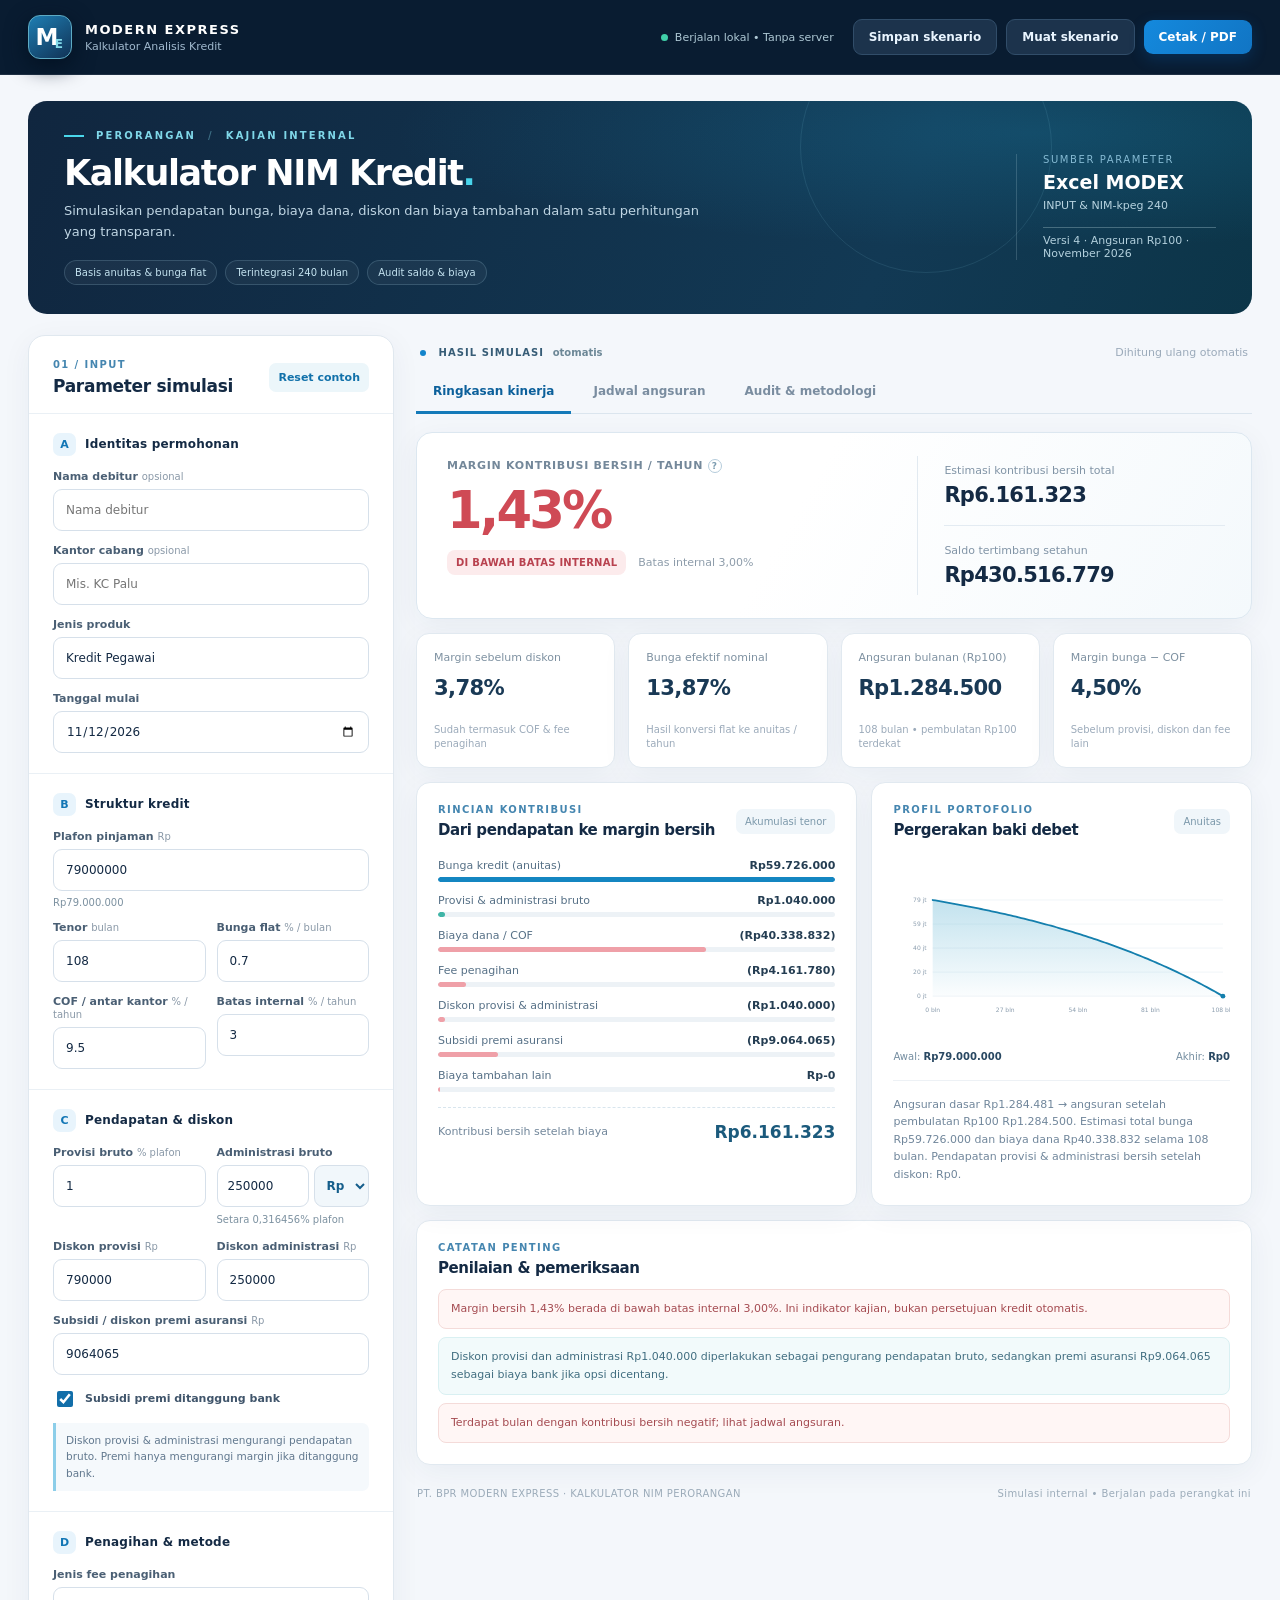
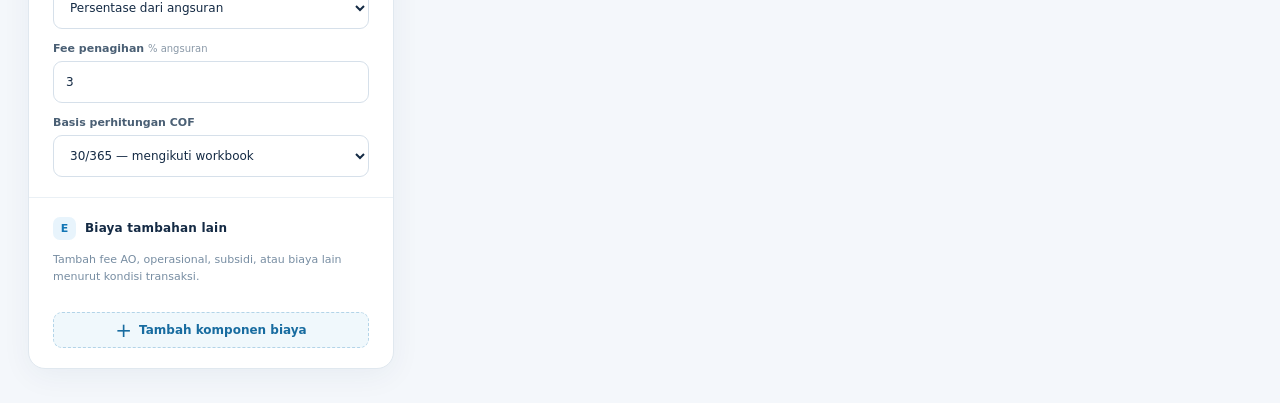
==== kalkulator-nim/index.html @ c5d316b3 "Publikasikan Kalkulator NIM MODEX V5 sebagai aplikasi web terpisah" ====
<!doctype html>
<html lang="id">
<head>
  <meta charset="utf-8">
  <meta name="viewport" content="width=device-width, initial-scale=1">
  <meta name="theme-color" content="#0a1c31">
  <meta name="description" content="Kalkulator estimasi NIM dan margin kontribusi kredit perorangan PT. BPR Modern Express — offline dan responsif.">
  <title>Kalkulator NIM Perorangan V5 | Modern Express</title>
  <style>
:root{--navy:#0c1d33;--ink:#142a44;--blue:#117ad1;--cyan:#12b7d9;--pale:#edf5fb;--bg:#f4f7fb;--line:#dce5ee;--muted:#708197;--soft:#91a1b1;--red:#cf4a55;--green:#158a73;--shadow:0 7px 30px rgba(15,47,83,.055);font-synthesis:none}
*{box-sizing:border-box}html{scroll-behavior:smooth}body{margin:0;font-family:Inter,ui-sans-serif,system-ui,-apple-system,"Segoe UI",Roboto,Arial,sans-serif;background:var(--bg);color:var(--ink);font-size:14px;-webkit-font-smoothing:antialiased}
button,input,select{font:inherit}button{cursor:pointer}button:focus-visible,input:focus-visible,select:focus-visible{outline:3px solid #7dc7ef;outline-offset:2px}input,select{width:100%;border:1px solid #d6e0ea;border-radius:9px;background:white;color:#142a44;padding:11px 12px;min-height:42px;transition:border-color .15s,box-shadow .15s}input:focus,select:focus{outline:0;border-color:#268dd6;box-shadow:0 0 0 3px rgba(17,122,209,.11)}input[type=checkbox]{width:16px;min-height:16px;height:16px;accent-color:#126ea9;flex-shrink:0}input[type=number]{font-variant-numeric:tabular-nums;appearance:textfield;-moz-appearance:textfield}
/* Hilangkan tombol panah/spinner bawaan pada seluruh kolom angka. */
input[type=number]::-webkit-outer-spin-button,input[type=number]::-webkit-inner-spin-button{-webkit-appearance:none;margin:0}
.administration-controls{display:grid;grid-template-columns:minmax(0,1fr) 55px;gap:5px;min-width:0}
.administration-controls>input{min-width:0;padding-left:10px;padding-right:8px}
.administration-controls>select{min-width:0;padding:10px 6px;background:#f1f7fb;color:#155e8b;font-weight:800;text-align:center;cursor:pointer}
.administration-controls:focus-within>select{border-color:#78b8df}
#administrationHint{display:block;line-height:1.35;min-height:14px;white-space:normal}select{appearance:auto}button{border:0}button:disabled{opacity:.6;cursor:not-allowed}
.topbar{height:75px;display:flex;align-items:center;justify-content:space-between;gap:16px;padding:0 max(28px,calc((100vw - 1550px)/2));background:#091c31;color:white;border-bottom:1px solid rgba(255,255,255,.09)}.brand{display:flex;align-items:center;gap:13px}.brandmark{width:44px;height:44px;display:grid;place-items:center;position:relative;border:1px solid #5dabc4;border-radius:12px;background:linear-gradient(145deg,#1e7eb3,#113255);color:white;box-shadow:0 7px 21px #031223}.brandmark span{font-weight:900;font-size:23px;transform:translateX(-3px)}.brandmark small{position:absolute;font-weight:900;right:8px;bottom:7px;font-size:12px;color:#83dbea}.brand-copy{display:flex;flex-direction:column;gap:3px}.brand-copy strong{font-weight:780;font-size:13px;letter-spacing:1.5px}.brand-copy span{font-size:11px;color:#a2bacf}.top-actions{display:flex;gap:9px;align-items:center}.offline{font-size:11px;color:#aec8d4;margin-right:10px;white-space:nowrap}.offline-dot{display:inline-block;width:7px;height:7px;border-radius:50%;background:#40d0a9;margin-right:7px}.button{display:inline-flex;align-items:center;justify-content:center;gap:7px;border-radius:9px;padding:10px 15px;font-size:12px;font-weight:730;text-decoration:none;white-space:nowrap;transition:transform .15s,background .15s}.button:hover{transform:translateY(-1px)}.button-muted{background:#1c334c;color:#e9f5ff;border:1px solid #314d69}.button-muted:hover{background:#254562}.button-primary{background:linear-gradient(125deg,#1489dd,#1175c4);color:white;box-shadow:0 5px 15px rgba(0,114,218,.22)}.button-secondary{background:#eef5fc;color:#175782;border:1px solid #d6e8f3}.button-secondary:hover{background:#dfeefa}.file-label{cursor:pointer}.shell{max-width:1606px;margin:0 auto;padding:26px 28px 34px}
.intro{min-height:182px;background:radial-gradient(ellipse at 82% 15%,rgba(30,150,195,.22),transparent 45%),linear-gradient(112deg,#10263f,#123954 70%,#0c3548);color:white;border-radius:19px;padding:29px 36px;display:flex;justify-content:space-between;align-items:center;gap:30px;position:relative;overflow:hidden}.intro:after{content:"";position:absolute;right:200px;top:-80px;width:250px;height:250px;border:1px solid rgba(152,230,255,.10);border-radius:50%;pointer-events:none}.intro-copy{z-index:1}.eyebrow{color:#7fd7e8;font-size:10px;letter-spacing:2.15px;font-weight:760;display:flex;align-items:center;gap:12px}.eyebrow-line{height:2px;width:20px;background:#4ad7eb}.eyebrow-sep{opacity:.4}.intro h1{margin:12px 0 8px;font-size:clamp(24px,2.8vw,35px);font-weight:790;letter-spacing:-1.4px}.title-dot{color:#48d4eb}.intro p{margin:0;color:#c0d6e4;max-width:660px;line-height:1.6;font-size:13px}.chips{display:flex;gap:8px;flex-wrap:wrap;margin-top:17px}.chips span{font-size:10px;color:#c4e3f0;border:1px solid rgba(164,211,229,.2);padding:6px 10px;border-radius:30px;background:rgba(255,255,255,.045)}.intro-stamp{z-index:1;width:200px;flex-shrink:0;border-left:1px solid rgba(225,248,255,.17);padding-left:26px;display:flex;flex-direction:column;gap:6px}.stamp-label{font-size:10px;letter-spacing:1.6px;color:#85bad3}.intro-stamp strong{font-size:19px}.intro-stamp>span:nth-child(3){font-size:11px;color:#b7d3e0}.stamp-line{height:1px;background:#466d7f;margin-top:9px}.intro-stamp small{font-size:11px;color:#b3d0dd}
.workspace{display:grid;grid-template-columns:minmax(310px,366px) minmax(0,1fr);align-items:start;gap:22px;margin-top:21px}.sidebar{background:white;border:1px solid #e0e8ef;border-radius:17px;box-shadow:var(--shadow);overflow:hidden}.side-heading{display:flex;align-items:center;justify-content:space-between;padding:23px 24px 17px}.side-heading p,.panel-head p{margin:0 0 6px;font-size:10px;letter-spacing:1.4px;font-weight:770;color:#4586b0}.side-heading h2{margin:0;font-size:17px;letter-spacing:-.3px}.text-button{font-size:11px;font-weight:750;color:#1171aa;background:#ecf6fa;padding:8px 9px;border-radius:7px}.input-section{border-top:1px solid #eaf0f5;padding:19px 24px 20px}.section-heading{display:flex;align-items:center;gap:9px;margin-bottom:14px}.section-num{width:23px;height:23px;border-radius:7px;display:grid;place-items:center;background:#e8f4fc;color:#1276b5;font-size:11px;font-weight:770}.section-heading h3{font-size:12px;letter-spacing:.2px;margin:0}.fields{display:flex;flex-direction:column;gap:13px}.field{display:flex;flex-direction:column;gap:6px;min-width:0}.field>span{color:#4a5f74;font-size:11px;font-weight:730}.field>span em{font-weight:500;color:#8998a7;font-size:10px;font-style:normal}.field input,.field select{font-size:12px}.two-fields{display:grid;grid-template-columns:1fr 1fr;gap:11px}.input-hint{color:#7c91a0;font-size:10px;min-height:10px}.checkrow{display:flex;align-items:center;gap:9px;font-size:11px;font-weight:670;color:#40556b}.help-note{border-left:3px solid #8ccee9;color:#61788e;background:#f5f9fc;border-radius:0 7px 7px 0;padding:9px 10px;font-size:10.5px;line-height:1.6}.section-caption{color:#778da2;font-size:11px;line-height:1.55;margin:-3px 0 14px}.extra-list{display:flex;flex-direction:column;gap:11px}.extra-item{border:1px solid #dfebf3;background:#f7fafc;border-radius:10px;padding:12px}.extra-item-head{display:flex;justify-content:space-between;align-items:center;gap:5px;margin-bottom:9px}.extra-item-head label{display:flex;gap:7px;align-items:center;font-size:11px;font-weight:750;color:#405f76}.remove-cost{color:#af3945;background:transparent;padding:5px 7px;border-radius:6px;font-size:11px}.remove-cost:hover{background:#fceced}.extra-fields{display:grid;grid-template-columns:1fr 1fr;gap:8px}.extra-fields .field:first-child{grid-column:1 / -1}.extra-fields input,.extra-fields select{padding:8px 9px;min-height:36px}.button-add{margin-top:13px;width:100%;border:1px dashed #b3d4e8;color:#186ca0;background:#f0f8fc}.add-icon{font-size:20px;line-height:12px;font-weight:400}
.results{min-width:0}.results-bar{display:flex;justify-content:space-between;align-items:center;padding:11px 4px 13px;font-size:10px;letter-spacing:1.05px;font-weight:800;color:#365c76}.results-bar strong{font-weight:550;letter-spacing:0;color:#6c8796;margin-left:4px}.blue-signal{display:inline-block;background:#1284cb;width:6px;height:6px;border-radius:50%;margin-right:8px}.small-muted{font-size:11px;color:#9baaba;font-weight:500;letter-spacing:0}.nav-tabs{display:flex;gap:5px;border-bottom:1px solid #dbe5ee;margin-bottom:18px}.tab{background:transparent;padding:12px 17px 13px;color:#7a8da0;border-bottom:3px solid transparent;margin-bottom:-1px;font-size:12px;font-weight:760}.tab.active{color:#0c609b;border-color:#147ab9}.tab:hover{color:#0b76ae}.tab-panel[hidden]{display:none!important}.kpi-hero{border:1px solid #dce7f0;border-radius:16px;background:linear-gradient(120deg,#fff 45%,#f4f9fc);box-shadow:var(--shadow);display:grid;grid-template-columns:1.5fr 1fr;overflow:hidden;min-height:187px}.kpi-main{padding:26px 30px}.kpi-eyebrow{color:#74889a;font-size:11px;font-weight:790;letter-spacing:.7px}.help-pop{display:inline-grid;place-items:center;border-radius:50%;width:14px;height:14px;color:#7c9cb0;border:1px solid #b5ccdb;font-weight:600;font-size:9px;cursor:help}.hero-value{font-size:clamp(40px,4vw,58px);font-weight:825;letter-spacing:-2.8px;color:#146896;margin:7px 0 10px;font-variant-numeric:tabular-nums}.hero-value.bad{color:var(--red)}.hero-value.good{color:var(--green)}.kpi-foot{display:flex;gap:12px;align-items:center;flex-wrap:wrap;color:#8d9caa;font-size:11px}.status-pill{display:inline-flex;align-items:center;border-radius:8px;background:#edf3fa;color:#537692;padding:7px 9px;font-size:10px;font-weight:820;letter-spacing:.25px}.status-pill.good{background:#e4f6f0;color:#137966}.status-pill.bad{background:#fcebec;color:#b8424f}.kpi-side{border-left:1px solid #e2eaf1;margin:23px 0;padding:8px 26px;display:flex;flex-direction:column;justify-content:center;gap:18px}.side-metric{display:flex;flex-direction:column;gap:6px}.side-metric span{font-size:11px;color:#8194a6}.side-metric strong{font-size:21px;font-weight:800;letter-spacing:-.7px;font-variant-numeric:tabular-nums}.side-divider{height:1px;background:#e3ebf2}.metric-grid{display:grid;grid-template-columns:repeat(4,minmax(0,1fr));gap:13px;margin:14px 0}.metric-card{border-radius:13px;background:white;border:1px solid #e1e9f0;box-shadow:var(--shadow);padding:17px 17px 16px;min-height:135px;display:flex;flex-direction:column;gap:11px}.metric-card span{font-size:11px;color:#7e91a1}.metric-card strong{font-size:clamp(16px,1.65vw,24px);color:#193955;font-weight:800;white-space:nowrap;letter-spacing:-.65px;font-variant-numeric:tabular-nums}.metric-card small{color:#9baaba;font-size:10px;line-height:1.4;margin-top:auto}.two-panels{display:grid;grid-template-columns:1.16fr 1fr;gap:14px}.panel{background:white;border:1px solid #e1e9f0;border-radius:14px;box-shadow:var(--shadow);padding:21px;min-width:0}.panel-head{display:flex;align-items:center;justify-content:space-between;gap:10px;margin-bottom:20px}.panel-head h3{margin:0;font-size:15px;letter-spacing:-.4px}.panel-tag{font-size:10px;color:#7b98aa;background:#f0f6fa;padding:7px 9px;border-radius:7px}.breakdown{display:flex;flex-direction:column;gap:12px}.bar-item{display:flex;flex-direction:column;gap:5px}.bar-label{display:flex;justify-content:space-between;gap:9px;font-size:11px;color:#567086}.bar-label strong{color:#243d52;white-space:nowrap;font-size:11px}.bar-track{height:5px;background:#edf2f6;border-radius:40px;overflow:hidden}.bar-fill{height:100%;border-radius:40px;background:#1486c1;min-width:2px}.bar-fill.cost{background:#efa0a8}.bar-fill.fee{background:#40b5a7}.breakdown-total{border-top:1px dashed #d8e5ee;margin-top:15px;padding-top:14px;display:flex;align-items:center;justify-content:space-between;gap:12px;font-size:11px;color:#71869a}.breakdown-total strong{font-size:17px;color:#1b5a7c;white-space:nowrap}.balance-chart{min-height:192px;display:flex;align-items:center}.balance-chart svg{display:block;width:100%;height:auto;max-height:220px}.chart-footer{display:flex;justify-content:space-between;gap:10px;font-size:10px;color:#748da0}.chart-footer b{color:#294862}.mini-insight{border-top:1px solid #edf1f5;margin-top:18px;padding-top:15px;color:#70869b;font-size:11px;line-height:1.6}.insight-panel{margin-top:14px}.insight-panel .panel-head{margin-bottom:12px}.warnings{display:flex;gap:8px;flex-direction:column}.warning{border-radius:8px;background:#f5f9fc;border:1px solid #e5edf5;padding:10px 12px;color:#60778a;line-height:1.65;font-size:11px}.warning.urgent{background:#fff6f5;color:#a54b51;border-color:#f4dbd9}.warning.info{background:#f2fafb;color:#416e80;border-color:#d9f0f2}.footer{display:flex;justify-content:space-between;gap:20px;color:#9babb9;font-size:10px;letter-spacing:.4px;padding:23px 1px}.errorbox{border-radius:12px;background:#fff0ef;border:1px solid #eccac9;color:#ae3f47;padding:14px;margin-top:17px;font-weight:700}
.panel-head-action{align-items:center;flex-wrap:wrap}.inline-buttons{display:flex;align-items:center;gap:8px;flex-wrap:wrap}.year-select{display:flex;align-items:center;gap:8px;font-size:11px;color:#688197}.year-select select{min-height:35px;padding:7px 10px;width:auto;font-size:11px}.schedule-intro{display:flex;justify-content:space-between;gap:10px;font-size:11px;color:#8497a7;margin-bottom:10px}.table-scroller{overflow:auto;max-height:640px;border-radius:8px;border:1px solid #e5edf3}.data-table{border-collapse:collapse;width:100%;white-space:nowrap;font-size:11px;font-variant-numeric:tabular-nums}.data-table thead th{position:sticky;top:0;background:#163956;color:#e9f9ff;text-align:left;padding:12px 11px;z-index:1;font-weight:730}.data-table th.num,.data-table td.num{text-align:right}.data-table td{padding:11px;border-bottom:1px solid #edf2f6;color:#4b657b}.data-table tr:nth-child(even) td{background:#f7fafc}.data-table tfoot td{font-weight:800;background:#e9f2f9!important;color:#204b68;padding:13px 11px}.data-table td.negative{color:#c74d56;font-weight:700}.data-table td.positive{color:#167c70}.audit-grid{display:grid;grid-template-columns:1fr 1.25fr;gap:14px}.audit-label{font-size:10px;border-radius:7px;background:#edf7f4;color:#208570;padding:8px}.audit-label.failed{background:#fceaea;color:#b7474f}.audit-checks{display:flex;flex-direction:column;gap:0}.audit-row{padding:12px 0;border-bottom:1px solid #eaf0f4;display:flex;align-items:center;justify-content:space-between;gap:12px;font-size:11px}.audit-row:last-child{border:0}.audit-row span{color:#5d7185}.audit-row strong{color:#17826f;white-space:nowrap}.audit-row strong.failed{color:#c14a55}.audit-rerun{margin-top:20px}.method-list>div{padding:0 0 13px;margin-bottom:12px;border-bottom:1px solid #eaf0f4}.method-list>div:last-child{border:0;margin:0;padding:0}.method-list strong{font-size:11px;color:#28445c}.method-list p{font-size:11px;line-height:1.7;color:#688094;margin:6px 0 0}.method-note{margin-top:14px;background:#eef5f9;border:1px solid #dbe9f0;color:#667c90;font-size:11px;line-height:1.75;border-radius:12px;padding:17px 18px}.method-note strong{color:#375772}.toast{position:fixed;bottom:20px;right:20px;background:#12354b;color:white;border-radius:10px;padding:13px 17px;box-shadow:0 10px 30px #09182733;pointer-events:none;opacity:0;transform:translateY(12px);transition:all .2s;z-index:30;font-size:12px}.toast.show{opacity:1;transform:translateY(0)}.print-area{display:none}
@media(max-width:1220px){.workspace{grid-template-columns:330px minmax(0,1fr)}.metric-grid{grid-template-columns:repeat(2,1fr)}.two-panels{grid-template-columns:1fr}.audit-grid{grid-template-columns:1fr}.hero-value{font-size:49px}}
@media(max-width:850px){.topbar{height:auto;min-height:68px;padding:12px 19px;flex-wrap:wrap}.top-actions{width:100%;overflow-x:auto;padding-bottom:2px}.offline{margin-right:auto}.shell{padding:16px}.workspace{grid-template-columns:1fr}.intro{padding:24px;min-height:auto}.intro-stamp{display:none}.sidebar{display:grid;grid-template-columns:repeat(2,minmax(0,1fr))}.side-heading{grid-column:1/-1}.input-section:nth-of-type(odd){border-left:1px solid #eaf0f5}.extra-section{grid-column:1/-1}.results{min-width:0}.results-bar{padding-top:4px}}
@media(max-width:560px){.shell{padding:12px}.topbar{padding:12px}.brand-copy strong{font-size:11px}.button{padding:9px 11px;font-size:11px}.intro{border-radius:13px}.intro h1{font-size:26px}.chips{gap:6px}.chips span{font-size:9px}.sidebar{display:block}.input-section{border-left:0!important;padding:18px}.side-heading{padding:19px 18px}.results-bar{margin-top:6px}.small-muted{display:none}.nav-tabs{overflow:auto;white-space:nowrap}.tab{padding:12px;font-size:11px}.kpi-hero{grid-template-columns:1fr}.kpi-main{padding:22px}.kpi-side{border-left:0;border-top:1px solid #e7eef5;display:grid;grid-template-columns:1fr 1fr;gap:10px;margin:0;padding:18px 20px}.side-divider{display:none}.side-metric strong{font-size:16px}.hero-value{font-size:45px}.metric-grid{gap:9px}.metric-card{padding:14px;min-height:125px}.metric-card strong{font-size:17px}.panel{padding:17px}.footer{flex-direction:column;gap:6px}.inline-buttons{width:100%}.panel-head-action{align-items:start}.schedule-intro{flex-direction:column}.extra-fields{grid-template-columns:1fr 1fr}}


[hidden]{display:none!important}
@media(max-width:560px){.top-actions{overflow:visible;flex-wrap:wrap;gap:6px}.top-actions .offline{width:100%;margin-right:0}.top-actions .button{flex:1;padding:9px 7px;font-size:10px;white-space:normal;text-align:center}}

/* Ekspor Excel; kontrol ringkas, tidak menutupi filter periode. */
.excel-controls{display:flex;align-items:center;gap:7px;flex-wrap:wrap}.excel-select{height:36px;max-width:175px;border:1px solid #c8dce8;border-radius:8px;background:#f8fcfa;color:#28536a;font-size:11px;font-weight:700;padding:7px 9px}.button-excel{background:#e2f5ed!important;border:1px solid #a9dfc9!important;color:#117259!important;font-weight:800!important}.button-excel:hover{background:#c9eedf!important;border-color:#78cbb0!important}.button-excel:disabled{opacity:.5;cursor:not-allowed}
@media(max-width:560px){.excel-controls{width:100%}.excel-select{flex:1;max-width:none}.excel-controls .button-excel{flex:0 0 auto}.inline-buttons .button-secondary{flex:1}}

@media print {
  /* Disiapkan untuk A4; mode potret atau lanskap dipilih saat tombol cetak diklik. */
  @page {size:A4 portrait; margin:12mm 13mm}
  html,body{margin:0!important;padding:0!important;width:auto!important;min-width:0!important;background:#fff!important;color:#172b43!important}
  body>*:not(.print-area){display:none!important}
  .print-area{display:block!important; width:100%!important; max-width:none!important; padding:0!important; margin:0!important; font:10pt/1.34 Arial,"Segoe UI",sans-serif!important; color:#17314b!important; -webkit-print-color-adjust:exact;print-color-adjust:exact}
  .print-area *{box-sizing:border-box}
  .report-shell{width:100%;margin:0 auto}
  .print-band{height:6px;border-radius:2px;background:linear-gradient(90deg,#092b48 0%,#0879bd 65%,#50bfd1 100%)!important;margin-bottom:13px}
  .print-header{display:flex;align-items:center;justify-content:space-between;gap:18px;padding-bottom:12px;border-bottom:1.5px solid #b9cede}
  .print-bank{display:flex;align-items:center;gap:11px;min-width:0}
  .print-mark{width:41px;height:41px;flex:0 0 41px;display:flex;align-items:center;justify-content:center;background:linear-gradient(145deg,#194d79,#0b2c48)!important;color:#fff!important;border:2px solid #6bbacc;border-radius:9px;font-weight:900;font-size:15px;box-shadow:2px 3px 0 #c7dae8}
  .print-bank strong{font-weight:900;color:#103a60;font-size:15px;letter-spacing:.2px;display:block}
  .print-bank span{font-size:8.6px;color:#698092;letter-spacing:.65px;display:block;margin-top:3px}
  .print-code{text-align:right;flex:0 0 auto}.print-code strong{font-size:11px;color:#1a5f8b;display:block;letter-spacing:.9px}.print-code small{font-size:9px;color:#678197;display:block;margin-top:4px}
  .print-doc-title{padding:13px 0 10px;display:flex;justify-content:space-between;align-items:end;gap:10px}
  .print-doc-title h2{margin:0;color:#163b59;font-size:16px;letter-spacing:-.2px}.print-doc-title p{margin:3px 0 0;color:#74889b;font-size:9px}
  .print-tag{font-size:8.5px;letter-spacing:.35px;color:#356d90;border:1px solid #b7d5e7;background:#eff7fb!important;border-radius:5px;padding:5px 8px;white-space:nowrap}
  .print-kpis{display:grid;grid-template-columns:1.5fr 1fr 1fr;gap:8px;margin-bottom:14px}
  .print-kpi{border:1px solid #d4e2ec;border-bottom:3px solid #b9cedb;border-radius:10px;background:linear-gradient(155deg,#fff,#f3f8fc)!important;box-shadow:2px 3px 0 #e5eef4;padding:10px 12px;min-width:0}
  .print-kpi.primary{background:linear-gradient(130deg,#123653,#1a6385)!important;color:#fff!important;border-color:#0f5075;border-bottom-color:#73bbcb}
  .print-kpi .pk-label{font-size:8.3px;letter-spacing:.45px;text-transform:uppercase;color:#697f91;font-weight:700;display:block}
  .print-kpi.primary .pk-label{color:#c4e2ef!important}
  .print-kpi .pk-value{font-size:17px;color:#173d5e;font-weight:900;display:block;margin:4px 0 1px;line-height:1.12;letter-spacing:-.3px;white-space:nowrap}
  .print-kpi.primary .pk-value{font-size:23px;color:#fff!important}
  .print-kpi .pk-caption{font-size:8px;color:#7b90a2;display:block;margin-top:5px}
  .print-kpi.primary .pk-caption{color:#d8e9f0!important}
  .print-section-heading{font-size:10.6px;color:#174f75;text-transform:uppercase;letter-spacing:.65px;border-left:4px solid #1a90c6;padding-left:8px;margin:12px 0 8px;font-weight:800;page-break-after:avoid}
  .print-profile{display:grid;grid-template-columns:repeat(3,minmax(0,1fr));border:1px solid #d5e1ea;border-radius:9px;overflow:hidden;background:white}
  .print-profile .profile-cell{padding:8px 10px;min-width:0;min-height:47px;border-right:1px solid #e5edf3;border-bottom:1px solid #e5edf3;background:linear-gradient(180deg,#fff,#fbfdff)!important}
  .print-profile .profile-cell:nth-child(3n){border-right:0}.print-profile .profile-cell:nth-last-child(-n+3){border-bottom:0}
  .print-profile .profile-label{display:block;font-size:8.3px;font-weight:700;color:#7b8e9e;margin-bottom:4px}
  .print-profile .profile-value{display:block;font-size:10px;color:#213f56;font-weight:800;line-height:1.2;overflow-wrap:anywhere}
  .print-table{border-collapse:collapse;width:100%;table-layout:auto;font-size:9.5px;margin:4px 0 0; font-variant-numeric:tabular-nums}
  .print-table th{background:#193d5a!important;color:#fff!important;font-size:9px;padding:8px 10px;text-align:left;font-weight:800;border:0}
  .print-table th:last-child{text-align:right}
  .print-table td{padding:6px 10px;border-bottom:1px solid #e4ebf1;color:#253f56;vertical-align:middle}
  .print-table td:last-child{text-align:right;font-weight:700;white-space:nowrap}
  .print-table tbody tr:nth-child(even){background:#f6f9fc!important}
  .print-table tbody tr.net-row{background:linear-gradient(90deg,#eaf5f9,#daeefa)!important}
  .print-table tbody tr.net-row td{border-top:2px solid #87b4d0;border-bottom:2px solid #87b4d0;font-size:10.5px;font-weight:900;color:#114e75;padding:9px 10px}
  .print-table .num-neg{color:#ba4653!important}.print-table .num-pos{color:#167969!important}
  .print-review{border:1px solid #d9e5ed;border-left:4px solid #1b83b4;border-radius:8px;background:linear-gradient(105deg,#f1f8fc,#fff)!important;padding:10px 12px;margin-top:12px;page-break-inside:avoid}
  .print-review.bad{border-left-color:#d76571;background:linear-gradient(105deg,#fdf2f2,#fff)!important}
  .print-review .review-top{display:flex;justify-content:space-between;gap:12px;align-items:center;font-size:10px;font-weight:900;color:#244963}
  .print-review.bad .review-top{color:#a13e49}
  .print-review p{font-size:9px;line-height:1.5;margin:5px 0 0;color:#516b7e}
  .print-disclaimer{margin:10px 0 0;padding-left:9px;border-left:2px solid #b3c7d8;font-size:8.2px;line-height:1.4;color:#728496;page-break-inside:avoid}
  .print-signatures{display:grid;grid-template-columns:repeat(2,1fr);gap:40px;margin:16px 12px 0;page-break-inside:avoid}
  .print-signatures .sig{text-align:center;font-size:9px;color:#5b7183;min-height:55px}
  .print-signatures .sig strong{display:block;font-size:9px;margin-bottom:37px;color:#294b63}
  .print-signatures .sig span{display:block;border-top:1px solid #9aaebe;margin:0 auto;padding-top:4px;max-width:175px}
  .print-bottom{border-top:1px solid #d8e4ec;margin-top:11px;padding-top:6px;display:flex;justify-content:space-between;gap:10px;font-size:8px;color:#8c9eae}
  .print-schedule-header{padding-bottom:8px}
  .print-schedule-meta{display:grid;grid-template-columns:repeat(4,minmax(0,1fr));gap:7px;margin:10px 0 13px}
  .print-schedule-meta .sm-item{padding:8px 10px;border:1px solid #dbe7ee;background:#f3f8fc!important;border-radius:6px;min-width:0}
  .print-schedule-meta span{display:block;font-size:8px;color:#788a99}.print-schedule-meta strong{font-size:10px;color:#204860;display:block;margin-top:2px;white-space:nowrap}
  .print-schedule-table{font-size:7.2px;table-layout:fixed;width:100%;margin-top:6px}
  .print-schedule-table thead{display:table-header-group}
  .print-schedule-table tfoot{display:table-footer-group}
  .print-schedule-table th{padding:7px 3px;font-size:7px;text-align:right;white-space:normal;line-height:1.15}
  .print-schedule-table td{padding:5px 3px;text-align:right;border-bottom:1px solid #e8edf2;white-space:nowrap;font-size:7.1px;font-weight:400!important}
  .print-schedule-table tr{break-inside:avoid;page-break-inside:avoid}
  .print-schedule-table th:first-child,.print-schedule-table td:first-child{text-align:center;width:4%}
  .print-schedule-table .sum-row td{background:#e5f1f8!important;color:#194d71;font-weight:800!important;border-top:2px solid #7faecc;padding-top:8px;padding-bottom:8px}
  .print-schedule-note{font-size:8.5px;color:#648092;margin:9px 0 2px;line-height:1.4}
  .print-schedule .print-bottom{margin-top:12px}
  .print-schedule .print-signatures{margin-top:16px}
  .print-schedule .report-shell{width:100%}
}

</style>
<style id="printPaperStyle">@media print{@page{size:A4 portrait;margin:12mm 13mm}}</style>
</head>
<body>
  <header class="topbar">
    <div class="brand">
      <div class="brandmark" aria-hidden="true"><span>M</span><small>E</small></div>
      <div class="brand-copy"><strong>MODERN EXPRESS</strong><span>Kalkulator Analisis Kredit</span></div>
    </div>
    <div class="top-actions">
      <span class="offline"><span class="offline-dot"></span>Berjalan lokal • Tanpa server</span>
      <button type="button" id="btnExportScenario" class="button button-muted">Simpan skenario</button>
      <label for="importScenario" class="button button-muted file-label">Muat skenario</label>
      <input id="importScenario" type="file" accept="application/json,.json" hidden>
      <button type="button" id="btnPrint" class="button button-primary">Cetak / PDF</button>
    </div>
  </header>

  <main class="shell">
    <section class="intro">
      <div class="intro-copy">
        <div class="eyebrow"><span class="eyebrow-line"></span> PERORANGAN <span class="eyebrow-sep">/</span> KAJIAN INTERNAL</div>
        <h1>Kalkulator NIM Kredit<span class="title-dot">.</span></h1>
        <p>Simulasikan pendapatan bunga, biaya dana, diskon dan biaya tambahan dalam satu perhitungan yang transparan.</p>
        <div class="chips"><span>Basis anuitas &amp; bunga flat</span><span>Terintegrasi 240 bulan</span><span>Audit saldo &amp; biaya</span></div>
      </div>
      <div class="intro-stamp" aria-label="Sumber data kalkulator">
        <span class="stamp-label">SUMBER PARAMETER</span>
        <strong>Excel MODEX</strong>
        <span>INPUT &amp; NIM-kpeg 240</span>
        <div class="stamp-line"></div>
        <small>Versi 4 · Angsuran Rp100 · November 2026</small>
      </div>
    </section>

    <div id="errorBox" class="errorbox" role="alert" hidden></div>
    <div class="workspace">
      <aside class="sidebar" aria-label="Form simulasi kredit">
        <div class="side-heading"><div><p>01 / INPUT</p><h2>Parameter simulasi</h2></div><button type="button" id="btnReset" class="text-button">Reset contoh</button></div>
        <section class="input-section">
          <div class="section-heading"><span class="section-num">A</span><h3>Identitas permohonan</h3></div>
          <div class="fields">
            <label class="field"><span>Nama debitur <em>opsional</em></span><input id="debtor" data-field="debtor" type="text" placeholder="Nama debitur" autocomplete="off" maxlength="100"></label>
            <label class="field"><span>Kantor cabang <em>opsional</em></span><input id="office" data-field="office" type="text" placeholder="Mis. KC Palu" maxlength="80"></label>
            <label class="field"><span>Jenis produk</span><input id="product" data-field="product" type="text" maxlength="80" value="Kredit Pegawai"></label>
            <label class="field"><span>Tanggal mulai</span><input id="startingDate" data-field="startingDate" type="date"></label>
          </div>
        </section>
        <section class="input-section">
          <div class="section-heading"><span class="section-num">B</span><h3>Struktur kredit</h3></div>
          <div class="fields">
            <label class="field field-wide"><span>Plafon pinjaman <em>Rp</em></span><input id="principal" data-field="principal" type="number" min="1" step="1000000" inputmode="numeric"><small id="principalHint" class="input-hint"></small></label>
            <div class="two-fields">
              <label class="field"><span>Tenor <em>bulan</em></span><input id="tenor" data-field="tenor" type="number" min="1" max="240" step="1"></label>
              <label class="field"><span>Bunga flat <em>% / bulan</em></span><input id="flatMonthlyPct" data-field="flatMonthlyPct" type="number" min="0" max="100" step="0.01"></label>
            </div>
            <div class="two-fields">
              <label class="field"><span>COF / antar kantor <em>% / tahun</em></span><input id="cofAnnualPct" data-field="cofAnnualPct" type="number" min="0" max="100" step="0.01"></label>
              <label class="field"><span>Batas internal <em>% / tahun</em></span><input id="minimumMarginPct" data-field="minimumMarginPct" type="number" min="0" max="100" step="0.1"></label>
            </div>
          </div>
        </section>
        <section class="input-section">
          <div class="section-heading"><span class="section-num">C</span><h3>Pendapatan &amp; diskon</h3></div>
          <div class="fields">
            <div class="two-fields">
              <label class="field"><span>Provisi bruto <em>% plafon</em></span><input id="provisionPct" data-field="provisionPct" type="number" min="0" step="0.01"></label>
              <div class="field"><span>Administrasi bruto</span>
                <div class="administration-controls">
                  <input id="administration" data-field="administration" type="number" min="0" step="any" inputmode="decimal" aria-label="Nilai administrasi bruto">
                  <select id="administrationMode" data-field="administrationMode" aria-label="Satuan administrasi bruto"><option value="nominal">Rp</option><option value="percent">%</option></select>
                </div>
                <small id="administrationHint" class="input-hint" aria-live="polite"></small>
              </div>
            </div>
            <div class="two-fields">
              <label class="field"><span>Diskon provisi <em>Rp</em></span><input id="discountProvision" data-field="discountProvision" type="number" min="0" step="10000"></label>
              <label class="field"><span>Diskon administrasi <em>Rp</em></span><input id="discountAdministration" data-field="discountAdministration" type="number" min="0" step="10000"></label>
            </div>
            <label class="field"><span>Subsidi / diskon premi asuransi <em>Rp</em></span><input id="insuranceSubsidy" data-field="insuranceSubsidy" type="number" min="0" step="10000"></label>
            <label class="checkrow"><input type="checkbox" id="insuranceBorne" data-field="insuranceBorne"><span>Subsidi premi ditanggung bank</span></label>
            <div class="help-note">Diskon provisi &amp; administrasi mengurangi pendapatan bruto. Premi hanya mengurangi margin jika ditanggung bank.</div>
          </div>
        </section>
        <section class="input-section">
          <div class="section-heading"><span class="section-num">D</span><h3>Penagihan &amp; metode</h3></div>
          <div class="fields">
            <label class="field"><span>Jenis fee penagihan</span><select id="collectionMode" data-field="collectionMode"><option value="percent">Persentase dari angsuran</option><option value="nominal">Nominal tetap per bulan</option></select></label>
            <label class="field" id="collectionPctWrap"><span>Fee penagihan <em>% angsuran</em></span><input id="collectionPct" data-field="collectionPct" type="number" min="0" step="0.1"></label>
            <label class="field" id="collectionNominalWrap" hidden><span>Fee penagihan <em>Rp / bulan</em></span><input id="collectionNominal" data-field="collectionNominal" type="number" min="0" step="10000"></label>
            <label class="field"><span>Basis perhitungan COF</span><select id="cofBasis" data-field="cofBasis"><option value="30/365">30/365 — mengikuti workbook</option><option value="1/12">1/12 — proporsi bulanan</option></select></label>
          </div>
        </section>
        <section class="input-section extra-section">
          <div class="section-heading"><span class="section-num">E</span><h3>Biaya tambahan lain</h3></div>
          <p class="section-caption">Tambah fee AO, operasional, subsidi, atau biaya lain menurut kondisi transaksi.</p>
          <div id="extraList" class="extra-list"></div>
          <button id="btnAddCost" type="button" class="button button-add"><span class="add-icon">+</span> Tambah komponen biaya</button>
        </section>
      </aside>

      <div class="results">
        <div class="results-bar"><span><span class="blue-signal"></span> HASIL SIMULASI <strong>otomatis</strong></span><span id="lastModified" class="small-muted">Setiap input dihitung ulang</span></div>
        <div class="nav-tabs" role="tablist" aria-label="Tampilan hasil">
          <button type="button" class="tab active" role="tab" aria-selected="true" data-tab="overview">Ringkasan kinerja</button>
          <button type="button" class="tab" role="tab" aria-selected="false" data-tab="schedule">Jadwal angsuran</button>
          <button type="button" class="tab" role="tab" aria-selected="false" data-tab="audit">Audit &amp; metodologi</button>
        </div>

        <section id="panelOverview" class="tab-panel">
          <div class="kpi-hero">
            <div class="kpi-main"><div class="kpi-eyebrow">MARGIN KONTRIBUSI BERSIH / TAHUN <span class="help-pop" title="Margin tertimbang berdasarkan saldo awal bulanan, termasuk biaya dan diskon yang dibebankan pada bank.">?</span></div>
              <div id="resultNim" class="hero-value">–</div>
              <div class="kpi-foot"><span id="decisionBadge" class="status-pill">–</span><span id="minimumLabel">Batas internal 3%</span></div>
            </div>
            <div class="kpi-side"><div class="side-metric"><span>Estimasi kontribusi bersih total</span><strong id="resultTotalNet">–</strong></div><div class="side-divider"></div><div class="side-metric"><span>Saldo tertimbang setahun</span><strong id="resultExposure">–</strong></div></div>
          </div>
          <div class="metric-grid">
            <div class="metric-card"><span>Margin sebelum diskon</span><strong id="resultBefore">–</strong><small>Sudah termasuk COF &amp; fee penagihan</small></div>
            <div class="metric-card"><span>Bunga efektif nominal</span><strong id="resultEffective">–</strong><small>Hasil konversi flat ke anuitas / tahun</small></div>
            <div class="metric-card"><span>Angsuran bulanan (Rp100)</span><strong id="resultPayment">–</strong><small id="resultTenor">–</small></div>
            <div class="metric-card"><span>Margin bunga − COF</span><strong id="resultGross">–</strong><small>Sebelum provisi, diskon dan fee lain</small></div>
          </div>
          <div class="two-panels">
            <section class="panel breakdown-panel"><div class="panel-head"><div><p>RINCIAN KONTRIBUSI</p><h3>Dari pendapatan ke margin bersih</h3></div><span class="panel-tag">Akumulasi tenor</span></div><div id="breakdown" class="breakdown"></div><div class="breakdown-total"><span>Kontribusi bersih setelah biaya</span><strong id="breakdownTotal">–</strong></div></section>
            <section class="panel"><div class="panel-head"><div><p>PROFIL PORTOFOLIO</p><h3>Pergerakan baki debet</h3></div><span class="panel-tag">Anuitas</span></div><div id="balanceChart" class="balance-chart" role="img" aria-label="Grafik posisi baki debet sepanjang tenor"></div><div class="chart-footer"><span>Awal: <b id="chartStart">–</b></span><span>Akhir: <b id="chartEnd">–</b></span></div><div class="mini-insight" id="summaryInsights">–</div></section>
          </div>
          <section class="panel insight-panel"><div class="panel-head"><div><p>CATATAN PENTING</p><h3>Penilaian &amp; pemeriksaan</h3></div></div><div id="warnings" class="warnings"></div></section>
        </section>

        <section id="panelSchedule" class="tab-panel" hidden>
          <div class="panel"><div class="panel-head panel-head-action"><div><p>REKAP POKOK &amp; BUNGA</p><h3>Jadwal angsuran terperinci</h3></div><div class="inline-buttons"><label class="year-select">Periode <select id="yearFilter" aria-label="Filter tahun angsuran"><option value="all">Seluruh tenor</option></select></label><div class="excel-controls"><select id="excelMode" class="excel-select" aria-label="Jenis laporan Excel"><option value="full">Laporan lengkap</option><option value="schedule">Jadwal sesuai periode</option><option value="summary">Ringkasan NIM</option></select><button type="button" id="btnExcel" class="button button-excel">Unduh Excel (.xlsx)</button></div><button type="button" id="btnCSV" class="button button-secondary">Unduh CSV</button><button type="button" id="btnPrintSchedule" class="button button-secondary">Cetak jadwal</button></div></div>
          <div class="schedule-intro"><span id="rowsLabel">–</span><span>Angsuran dibulatkan ke Rp100 terdekat dalam perhitungan. Komponen lain tampil dalam Rupiah penuh.</span></div>
          <div class="table-scroller"><table class="data-table" id="scheduleTable"><thead><tr><th>Bulan</th><th>Tgl angsuran</th><th class="num">Saldo awal</th><th class="num">Pokok</th><th class="num">Bunga</th><th class="num">Angsuran</th><th class="num">COF</th><th class="num">Fee penagihan</th><th class="num">Provisi &amp; adm neto</th><th class="num">Biaya lain</th><th class="num">Kontribusi bersih</th><th class="num">Saldo akhir</th></tr></thead><tbody id="scheduleBody"></tbody><tfoot id="scheduleFoot"></tfoot></table></div></div>
        </section>

        <section id="panelAudit" class="tab-panel" hidden>
          <div class="audit-grid"><section class="panel audit-panel"><div class="panel-head"><div><p>REKONSILIASI OTOMATIS</p><h3>Kontrol integritas perhitungan</h3></div><span id="auditStatus" class="audit-label">–</span></div><div id="auditChecks" class="audit-checks"></div><button type="button" id="btnRerun" class="button button-secondary audit-rerun">Jalankan ulang uji</button></section>
          <section class="panel audit-panel"><div class="panel-head"><div><p>KETERBUKAAN RUMUS</p><h3>Metodologi simulasi</h3></div></div><div class="method-list"><div><strong>1. Bunga flat dan pembulatan angsuran Rp100</strong><p>Bunga flat total = plafon × bunga flat bulanan × tenor. Angsuran dasar = (plafon + bunga flat total) / tenor. Angsuran yang digunakan = pembulatan ke kelipatan Rp100 terdekat (dibulatkan ke atas jika perlu agar pokok terlunasi).</p></div><div><strong>2. Konversi suku bunga efektif</strong><p>Bunga efektif bulanan diperoleh secara numerik berdasarkan <b>angsuran yang sudah dibulatkan</b>, bukan nominal sebelum pembulatan. Bunga nominal efektif tahunan = bunga efektif bulanan × 12. Angsuran terakhir disesuaikan untuk memastikan saldo akhir Rp0.</p></div><div><strong>3. Dana, fee dan diskon</strong><p>COF = saldo awal × COF tahunan × 30/365 (atau 1/12). Fee penagihan memakai % dari angsuran atau nominal tetap; provisi dihitung sebagai persentase plafon; administrasi dapat dipilih sebagai nominal Rp atau persentase plafon. Kedua komponen dialokasikan sekali sepanjang tenor.</p></div><div><strong>4. Biaya tambahan &amp; NIM internal</strong><p>Biaya sekali bayar dialokasikan selama tenor; biaya bulanan × tenor; biaya tahunan × tenor/12. Margin kontribusi tertimbang = total kontribusi bersih × 12 / total saldo awal bulanan × 100%.</p></div></div></section></div>
          <div class="method-note"><strong>Perhatian:</strong> Margin kontribusi perorangan ini merupakan alat pricing/kajian internal, bukan rasio NIM resmi laporan keuangan BPR. Pembebanan provisi, administrasi, fee dan biaya langsung dalam laporan akuntansi perlu mengikuti kebijakan serta metode suku bunga efektif yang berlaku. Pastikan seluruh diskon benar-benar merupakan pengurang pendapatan atau beban bank sebelum penilaian kredit.</div>
        </section>
        <footer class="footer"><span>PT. BPR MODERN EXPRESS · KALKULATOR NIM PERORANGAN</span><span>Simulasi internal • Berjalan pada perangkat ini</span></footer>
      </div>
    </div>
  </main>
  <div id="toast" class="toast" aria-live="polite"></div>
  <div id="printArea" class="print-area"></div>
  <script>
/* Kalkulator NIM Perorangan MODEX — mesin matematika murni, tanpa dependensi. */
(function (root, factory) {
  const value = factory();
  if (typeof module === 'object' && module.exports) module.exports = value;
  else root.NIMEngine = value;
})(typeof globalThis === 'object' ? globalThis : this, function () {
  'use strict';
  const SOURCE_DEFAULTS = Object.freeze({
    bank: 'PT. BPR Modern Express',
    office: '', debtor: '', product: 'Kredit Pegawai',
    principal: 79000000, tenor: 108, flatMonthlyPct: 0.7, cofAnnualPct: 9.5,
    provisionPct: 1, administration: 250000, administrationMode: 'nominal',
    discountProvision: 790000, discountAdministration: 250000,
    insuranceSubsidy: 9064065, insuranceBorne: true,
    collectionMode: 'percent', collectionPct: 3, collectionNominal: 0,
    cofBasis: '30/365', minimumMarginPct: 3,
    startingDate: '2026-11-12',
    extraCosts: []
  });

  function number(x) { const n = Number(x); return Number.isFinite(n) ? n : NaN; }
  function finiteNonnegative(x, label) {
    const n = number(x);
    if (!Number.isFinite(n) || n < 0) throw new Error(label + ' harus berupa angka ≥ 0.');
    return n;
  }
  function paymentFromRate(principal, monthlyRate, months) {
    if (Math.abs(monthlyRate) < 1e-13) return principal / months;
    const factor = Math.pow(1 + monthlyRate, -months);
    return principal * monthlyRate / (1 - factor);
  }
  function solveMonthlyRate(principal, payment, months) {
    if (payment < principal / months - 0.00001) throw new Error('Angsuran tidak cukup untuk melunasi pokok.');
    if (Math.abs(payment - principal / months) < 1e-8) return 0;
    let low = 0, high = 0.1;
    while (paymentFromRate(principal, high, months) < payment && high < 100) high *= 2;
    for (let i = 0; i < 100; i++) {
      const mid = (low + high) / 2;
      if (paymentFromRate(principal, mid, months) > payment) high = mid;
      else low = mid;
    }
    return (low + high) / 2;
  }
  function roundNearZero(x) { return Math.abs(x) < 1e-7 ? 0 : x; }
  function safeDivide(a, b) { return b > 0 ? a / b : 0; }
  function daysInMonth(d) { return new Date(d.getFullYear(), d.getMonth() + 1, 0).getDate(); }
  function plusMonths(iso, months) {
    const d = /^\d{4}-\d{2}-\d{2}$/.test(iso || '') ? new Date(iso + 'T12:00:00') : new Date('2026-11-12T12:00:00');
    if (Number.isNaN(d.valueOf())) throw new Error('Tanggal mulai tidak valid.');
    const target = new Date(d.getFullYear(), d.getMonth() + months, 1, 12);
    target.setDate(Math.min(d.getDate(), daysInMonth(target)));
    return target.getFullYear() + '-' + String(target.getMonth() + 1).padStart(2, '0') + '-' + String(target.getDate()).padStart(2, '0');
  }
  function calculate(raw) {
    const data = { ...SOURCE_DEFAULTS, ...(raw || {}) };
    const principal = finiteNonnegative(data.principal, 'Plafon');
    const tenor = number(data.tenor);
    if (principal <= 0) throw new Error('Plafon kredit harus lebih dari Rp0.');
    if (!Number.isInteger(tenor) || tenor < 1 || tenor > 240) throw new Error('Tenor harus 1–240 bulan.');
    const flatMonthlyPct = finiteNonnegative(data.flatMonthlyPct, 'Bunga flat bulanan');
    const cofAnnualPct = finiteNonnegative(data.cofAnnualPct, 'Bunga antar kantor/COF');
    if (flatMonthlyPct > 100 || cofAnnualPct > 100) throw new Error('Suku bunga tidak boleh lebih dari 100%.');
    const provisionPct = finiteNonnegative(data.provisionPct, 'Provisi');
    const administration = finiteNonnegative(data.administration, 'Administrasi');
    if (!['nominal', 'percent'].includes(data.administrationMode)) throw new Error('Satuan administrasi tidak valid. Pilih Rp atau %.');
    if (data.administrationMode === 'percent' && administration > 100) throw new Error('Administrasi dalam % tidak boleh melampaui 100% plafon.');
    const administrationNominal = data.administrationMode === 'percent' ? principal * administration / 100 : administration;
    const discountProvision = finiteNonnegative(data.discountProvision, 'Diskon provisi');
    const discountAdministration = finiteNonnegative(data.discountAdministration, 'Diskon administrasi');
    const insuranceSubsidy = finiteNonnegative(data.insuranceSubsidy, 'Subsidi premi asuransi');
    const collectionPct = finiteNonnegative(data.collectionPct, 'Fee penagihan (%)');
    const collectionNominal = finiteNonnegative(data.collectionNominal, 'Fee penagihan (Rp)');
    const minimumMarginPct = finiteNonnegative(data.minimumMarginPct, 'Batas margin');
    if (!['percent','nominal'].includes(data.collectionMode)) throw new Error('Jenis fee penagihan tidak valid.');
    if (!['30/365','1/12'].includes(data.cofBasis)) throw new Error('Basis COF tidak valid.');
    if (!Array.isArray(data.extraCosts)) throw new Error('Biaya tambahan tidak valid.');

    const extras = data.extraCosts.map((c, i) => {
      const amount = finiteNonnegative(c.amount, 'Biaya tambahan ' + (i+1));
      if (!['once','monthly','annual'].includes(c.frequency)) throw new Error('Frekuensi biaya tambahan tidak valid.');
      return { id: String(c.id || i), name: String(c.name || 'Biaya lain'), amount, frequency: c.frequency, enabled: c.enabled !== false };
    });
    const extraTotal = extras.reduce((sum, c) => sum + (c.enabled ? c.amount * (c.frequency === 'monthly' ? tenor : c.frequency === 'annual' ? tenor / 12 : 1) : 0), 0);
    const grossProvision = principal * provisionPct / 100;
    const grossFees = grossProvision + administrationNominal;
    const discountedFees = discountProvision + discountAdministration;
    const feesAfterDiscount = grossFees - discountedFees;
    const insuranceCost = data.insuranceBorne ? insuranceSubsidy : 0;
    const flatMonth = flatMonthlyPct / 100;
    const flatInterestTotal = principal * flatMonth * tenor;
    // Angsuran adalah nominal yang benar-benar dibayar, dibulatkan ke kelipatan Rp100.
    // Jangan hanya membulatkan tampilan: angsuran ini digunakan untuk EIR, pokok, bunga, fee, NIM dan ekspor.
    const installmentRaw = (principal + flatInterestTotal) / tenor;
    const roundingIncrement = 100;
    const installmentNearest = Math.round(installmentRaw / roundingIncrement) * roundingIncrement;
    const minimumAmortizingInstallment = Math.ceil((principal / tenor - 1e-10) / roundingIncrement) * roundingIncrement;
    // Pada bunga sangat rendah, pembulatan terdekat bisa kurang dari pokok/tenor.
    // Naikkan ke ratusan berikutnya agar tidak menghasilkan bunga negatif atau jadwal gagal lunas.
    const installment = Math.max(installmentNearest, minimumAmortizingInstallment);
    const roundingAdjustment = (installment - installmentRaw) * tenor;
    const effectiveMonthly = solveMonthlyRate(principal, installment, tenor);
    const cofAnnual = cofAnnualPct / 100;
    const schedule = [];
    const totals = { principal: 0, interest: 0, payment: 0, cof: 0, collection: 0, grossFees: 0, discountedFees: 0, insurance: 0, extras: 0, beforeDiscount: 0, net: 0, openingBalances: 0 };
    let opening = principal;
    let minNet = Number.POSITIVE_INFINITY;
    for (let month = 1; month <= tenor; month++) {
      const interest = opening * effectiveMonthly;
      const principalPart = month === tenor ? opening : installment - interest;
      const paid = month === tenor ? principalPart + interest : installment;
      const closing = roundNearZero(opening - principalPart);
      const cof = opening * cofAnnual * (data.cofBasis === '30/365' ? 30/365 : 1/12);
      const collection = data.collectionMode === 'percent' ? paid * collectionPct / 100 : collectionNominal;
      const grossMonthlyFees = grossFees / tenor;
      const discountedMonthlyFees = discountedFees / tenor;
      const monthlyInsurance = insuranceCost / tenor;
      const monthlyExtra = extraTotal / tenor;
      const beforeDiscount = interest + grossMonthlyFees - cof - collection;
      const net = beforeDiscount - discountedMonthlyFees - monthlyInsurance - monthlyExtra;
      const annualizedNetPct = opening > 0 ? (net * 12 / opening) * 100 : 0;
      const row = { month, date: plusMonths(data.startingDate, month), opening, principal: principalPart, interest, payment: paid, closing, cof, collection, grossFees: grossMonthlyFees, discountedFees: discountedMonthlyFees, insurance: monthlyInsurance, extras: monthlyExtra, beforeDiscount, net, annualizedNetPct };
      schedule.push(row);
      totals.principal += principalPart;
      totals.interest += interest;
      totals.payment += paid;
      totals.cof += cof;
      totals.collection += collection;
      totals.grossFees += grossMonthlyFees;
      totals.discountedFees += discountedMonthlyFees;
      totals.insurance += monthlyInsurance;
      totals.extras += monthlyExtra;
      totals.beforeDiscount += beforeDiscount;
      totals.net += net;
      totals.openingBalances += opening;
      minNet = Math.min(minNet, net);
      opening = closing;
    }
    // Sesuai sheet referensi: tahunan = 12 x jumlah pendapatan bersih / jumlah saldo awal bulanan.
    const yearExposure = totals.openingBalances / 12;
    const grossMarginPct = safeDivide(totals.interest - totals.cof, yearExposure) * 100;
    const beforeDiscountPct = safeDivide(totals.beforeDiscount, yearExposure) * 100;
    const netMarginPct = safeDivide(totals.net, yearExposure) * 100;
    const simpleMonthlyPct = schedule.reduce((sum, x) => sum + x.annualizedNetPct, 0) / tenor;
    const warnings = [];
    if (discountProvision > grossProvision + 0.01) warnings.push('Diskon provisi melampaui provisi bruto. Pastikan selisih merupakan subsidi bank dan tidak dibebankan dua kali.');
    if (discountAdministration > administrationNominal + 0.01) warnings.push('Diskon administrasi melampaui pendapatan administrasi. Periksa dasar biaya dan penanggungnya.');
    if (feesAfterDiscount < -0.01) warnings.push('Pendapatan provisi & administrasi setelah diskon bernilai negatif; kelebihan diskon diklasifikasikan sebagai beban dalam kalkulasi internal.');
    if (extraTotal > 0) warnings.push('Biaya tambahan tahunan dialokasikan prorata setara bulanan untuk analisis, bukan jadwal arus kas aktual.');
    if (minNet < 0) warnings.push('Terdapat bulan dengan kontribusi bersih negatif; lihat jadwal angsuran.');
    if (installment !== installmentNearest) warnings.push('Angsuran dibulatkan ke atas Rp100 untuk memastikan pokok dapat dilunasi tanpa bunga efektif negatif.');
    return {
      source: 'KALKULATOR_NIM_MODEX.xlsx / INPUT dan NIM-kpeg 240', data, extras, warnings,
      installment, installmentRaw, roundingIncrement, roundingAdjustment, effectiveMonthlyPct: effectiveMonthly * 100, effectiveNominalAnnualPct: effectiveMonthly * 1200,
      flatInterestTotal, grossProvision, administrationNominal, grossFees, feesAfterDiscount, discountedFees, insuranceCost, extraTotal,
      yearExposure, grossMarginPct, beforeDiscountPct, netMarginPct, simpleMonthlyPct,
      decision: netMarginPct >= minimumMarginPct ? 'MEMENUHI BATAS INTERNAL' : 'DI BAWAH BATAS INTERNAL',
      totals, schedule, reconciliation: { originalPrincipal: principal, endingBalance: schedule[schedule.length-1].closing, principalDifference: totals.principal - principal,
        netDifference: totals.interest + totals.grossFees - totals.cof - totals.collection - totals.discountedFees - totals.insurance - totals.extras - totals.net }
    };
  }
  return { SOURCE_DEFAULTS, calculate, solveMonthlyRate, paymentFromRate, plusMonths };
});

</script>
  <script>
/* MODEX XLSX Export — OOXML + ZIP (store), murni JavaScript; bekerja offline. */
(function(root, factory){
  const out = factory();
  if(typeof module==='object' && module.exports) module.exports=out;
  else root.NIMExcelExport=out;
})(typeof globalThis==='object'?globalThis:this,function(){
'use strict';
const enc=new TextEncoder();
const X='http://schemas.openxmlformats.org/spreadsheetml/2006/main';
const NR='http://schemas.openxmlformats.org/officeDocument/2006/relationships';
const F={plain:0,title:1,subtitle:2,section:3,header:4,label:5,text:6,num:7,pct:8,date:9,hero:10,positive:11,negative:12,input:13,totalLabel:14,totalNum:15,totalPct:16,note:17,lightLabel:18,lightNum:19,pass:20,fail:21,metricLabel:22,badPct:23};
const numFmt='#,##0;[Red](#,##0);"-"';
const pctFmt='0.00%;[Red](0.00%);"-"';
function esc(x){return String(x??'').replace(/[<>&"']/g,c=>({'<':'&lt;','>':'&gt;','&':'&amp;','"':'&quot;',"'":'&apos;'}[c]));}
function colName(n){let s='';for(;n>0;n=Math.floor((n-1)/26))s=String.fromCharCode(65+(n-1)%26)+s;return s;}
function serial(iso){const parts=String(iso).split('-').map(Number);return (Date.UTC(parts[0],parts[1]-1,parts[2])-Date.UTC(1899,11,30))/86400000;}
function unit(v){return Number.isFinite(v)?v:0;}
function cell(v,s=F.text,f){return {v,s,f};}
function sheet(name,widths){return {name,widths,rows:new Map(),merged:[],heights:new Map(),freeze:0,autoFilter:null,cf:null,orientation:'landscape'};}
function set(sh,r,c,v,sty=F.text,f){let row=sh.rows.get(r);if(!row){row=new Map();sh.rows.set(r,row);}row.set(c,cell(v,sty,f));}
function merge(sh,r,c1,c2,value,sty=F.text){set(sh,r,c1,value,sty);if(c2>c1) sh.merged.push(`${colName(c1)}${r}:${colName(c2)}${r}`);}
function heading(sh,title,subtitle,cols){merge(sh,1,1,cols,title,F.title);merge(sh,2,1,cols,subtitle,F.subtitle);sh.heights.set(1,34);sh.heights.set(2,24);}
function section(sh,row,title,lastCol=8){merge(sh,row,1,lastCol,title,F.section);sh.heights.set(row,25);}
function kv(sh,row,label,value,kind='text',col=1){merge(sh,row,col,col+2,label,F.label);merge(sh,row,col+3,col+3,value,kind==='num'?F.num:kind==='pct'?F.pct:kind==='date'?F.date:F.text);sh.heights.set(row,24);}
function simpleRow(sh,row,label,value,kind='text'){merge(sh,row,1,4,label,F.label);merge(sh,row,5,8,value,kind==='num'?F.num:kind==='pct'?F.pct:kind==='date'?F.date:F.text);sh.heights.set(row,23);}
function asPct(v){return unit(v)/100;}
function reportSummary(r,linkSchedule){
  const s=sheet('Ringkasan NIM',[22,19,18,19,18,18,18,18]);
  heading(s,'PT. BPR MODERN EXPRESS  |  KALKULATOR NIM PERORANGAN','LAPORAN SIMULASI INTERNAL  •  Semua nilai uang dalam Rupiah (Rp)  •  Bukan NIM resmi laporan keuangan',8);
  section(s,4,'RINGKASAN MARGIN & KEPUTUSAN');
  merge(s,5,1,4,'MARGIN KONTRIBUSI BERSIH / TAHUN',F.metricLabel);
  const totalRow=7+r.schedule.length;
  if(linkSchedule){
    set(s,5,5,asPct(r.netMarginPct),r.netMarginPct>=r.data.minimumMarginPct?F.hero:F.badPct,`IFERROR('Jadwal Angsuran'!M${totalRow}*12/'Jadwal Angsuran'!C${totalRow},0)`);
    s.merged.push('E5:H5');
  } else merge(s,5,5,8,asPct(r.netMarginPct),r.netMarginPct>=r.data.minimumMarginPct?F.hero:F.badPct);
  s.heights.set(5,36);
  merge(s,6,1,4,'Target minimum margin bersih / tahun',F.lightLabel);merge(s,6,5,8,asPct(r.data.minimumMarginPct),F.pct);
  merge(s,7,1,4,'Status kajian',F.lightLabel);merge(s,7,5,8,r.decision,r.netMarginPct>=r.data.minimumMarginPct?F.pass:F.fail);
  simpleRow(s,8,'Margin sebelum diskon & biaya tambahan',asPct(r.beforeDiscountPct),'pct');
  simpleRow(s,9,'Margin bunga setelah COF',asPct(r.grossMarginPct),'pct');
  simpleRow(s,10,'Suku bunga anuitas efektif nominal / tahun',asPct(r.effectiveNominalAnnualPct),'pct');
  simpleRow(s,11,'Angsuran setelah pembulatan Rp100',r.installment,'num');
  simpleRow(s,12,'Kontribusi bersih selama tenor',r.totals.net,'num');
  simpleRow(s,13,'Eksposur rerata tahunan (jumlah saldo awal / 12)',r.yearExposure,'num');
  simpleRow(s,14,'Angsuran sebelum pembulatan (Rp)',r.installmentRaw,'num');
  section(s,15,'IDENTITAS DAN STRUKTUR KREDIT');
  const entries=[
    ['Nama debitur',r.data.debtor||'Belum diisi','text'],
    ['Kantor cabang',r.data.office||'Belum diisi','text'],
    ['Jenis produk',r.data.product||'–','text'],
    ['Tanggal mulai kredit',r.data.startingDate,'date'],
    ['Plafon kredit',r.data.principal,'num'],
    ['Tenor (bulan)',r.data.tenor,'num'],
    ['Bunga flat per bulan',asPct(r.data.flatMonthlyPct),'pct'],
    ['COF / bunga antar kantor tahunan',asPct(r.data.cofAnnualPct),'pct'],
    ['Basis perhitungan COF',r.data.cofBasis,'text'],
    ['Provisi bruto terhadap plafon',asPct(r.data.provisionPct),'pct'],
    ['Administrasi bruto (ekuivalen Rp)',r.administrationNominal,'num'],
    ['Dasar input administrasi',r.data.administrationMode==='percent'?`${r.data.administration}% plafon`:'Nominal Rp','text'],
    ['Fee penagihan',r.data.collectionMode==='percent'?`${r.data.collectionPct}% dari angsuran`:`Rp${Math.round(r.data.collectionNominal)} / bulan`,'text'],
    ['Subsidi premi ditanggung bank',r.data.insuranceBorne?'YA':'TIDAK','text']
  ];
  entries.forEach(([k,v,t],i)=>{const row=16+i;if(t==='date'){if(/^\d{4}-\d{2}-\d{2}$/.test(String(v)))simpleRow(s,row,k,serial(v),'date');else simpleRow(s,row,k,'Tidak ditentukan','text');}else simpleRow(s,row,k,v,t);});
  section(s,32,'REKAP KONTRIBUSI DAN BIAYA (AKUMULASI TENOR)');
  const t=r.totals;
  const costs=[['Pendapatan bunga kredit',t.interest],['Pendapatan provisi & administrasi bruto',t.grossFees],['Biaya dana / COF',-t.cof],['Fee penagihan',-t.collection],['Diskon provisi & administrasi',-t.discountedFees],['Subsidi premi asuransi (beban bank)',-t.insurance],['Biaya tambahan lainnya',-t.extras]];
  costs.forEach(([name,val],i)=>simpleRow(s,33+i,name,val,'num'));
  merge(s,40,1,4,'TOTAL KONTRIBUSI BERSIH',F.totalLabel);merge(s,40,5,8,t.net,F.totalNum);s.heights.set(40,28);
  section(s,42,'CATATAN ANALISIS');
  merge(s,43,1,8,'Margin internal = akumulasi kontribusi bersih × 12 / jumlah saldo awal seluruh bulan. Hasil simulasi dapat berbeda dari NIM resmi BPR.',F.note);
  merge(s,44,1,8,'Diskon dan subsidi wajib dikonfirmasi penanggungnya; perhitungan ini mengalokasikan biaya secara rata selama tenor, bukan jurnal akuntansi EIR.',F.note);
  merge(s,45,1,8,'Angsuran dibulatkan ke kelipatan Rp100 terdekat sebelum EIR/jadwal dihitung. Angsuran terakhir menutup saldo tepat Rp0.',F.note);
  [43,44,45].forEach(x=>s.heights.set(x,28));s.freeze=4;
  return s;
}
function reportSchedule(r,onlyYear){
  const selected=r.schedule.filter(x=>onlyYear==='all'||Math.ceil(x.month/12)===Number(onlyYear));
  const title=onlyYear==='all'?'SELURUH TENOR':`PERIODE ANGSURAN TAHUN KE-${onlyYear}`;
  const s=sheet('Jadwal Angsuran',[9,17,18,18,18,19,18,18,20,19,18,18,21,19,16]);
  heading(s,'JADWAL ANGSURAN & KONTRIBUSI NIM','PT. BPR MODERN EXPRESS  •  '+title+'  •  Nilai uang Rp  •  Seluruh angka menggunakan presisi perhitungan',15);
  merge(s,4,1,15,`DEBITUR: ${r.data.debtor||'Belum diisi'}    |    CABANG: ${r.data.office||'Belum diisi'}    |    PRODUK: ${r.data.product}    |    TENOR: ${r.data.tenor} bulan`,F.note);
  merge(s,5,1,15,'Angsuran kelipatan Rp100 digunakan dalam perhitungan EIR, bunga, pokok, fee, NIM. Bulan terakhir disesuaikan untuk saldo akhir Rp0.',F.note);
  const heads=['Bulan','Tanggal','Saldo awal (Rp)','Pokok (Rp)','Bunga (Rp)','Angsuran (Rp)','COF (Rp)','Fee penagihan (Rp)','Prov & adm bruto (Rp)','Diskon prov & adm (Rp)','Subsidi premi (Rp)','Biaya tambahan (Rp)','Kontribusi bersih (Rp)','Saldo akhir (Rp)','Margin bln / tahun'];
  heads.forEach((v,i)=>set(s,6,i+1,v,F.header));s.heights.set(6,32);
  selected.forEach((x,i)=>{
    const row=7+i;
    const vals=[x.month,serial(x.date),x.opening,x.principal,x.interest,x.payment,x.cof,x.collection,x.grossFees,x.discountedFees,x.insurance,x.extras,x.net,x.closing,x.annualizedNetPct/100];
    vals.forEach((v,c)=>set(s,row,c+1,v,c===1?F.date:c===14?F.pct:c===12?(v<0?F.negative:F.positive):c===0?F.lightLabel:F.num));
  });
  const endRow=6+selected.length;
  const totalRow=endRow+1;
  set(s,totalRow,1,'TOTAL',F.totalLabel);s.merged.push(`A${totalRow}:B${totalRow}`);
  for(let c=3;c<=13;c++){
    let v=0;
    if(c===3) v=selected.reduce((acc,x)=>acc+x.opening,0);
    else {
      const fields=['','','opening','principal','interest','payment','cof','collection','grossFees','discountedFees','insurance','extras','net'];
      v=selected.reduce((acc,x)=>acc+x[fields[c]],0);
    }
    set(s,totalRow,c,v,F.totalNum,`SUM(${colName(c)}7:${colName(c)}${endRow})`);
  }
  set(s,totalRow,14,selected.length?selected[selected.length-1].closing:0,F.totalNum);
  const openingSum=selected.reduce((a,x)=>a+x.opening,0),netSum=selected.reduce((a,x)=>a+x.net,0);
  set(s,totalRow,15,openingSum?netSum*12/openingSum:0,F.totalPct,`IFERROR(M${totalRow}*12/C${totalRow},0)`);
  s.heights.set(totalRow,29);s.freeze=6;
  s.autoFilter=`A6:O${endRow}`;
  s.cf={ref:`M7:M${endRow}`,type:'negative'};
  merge(s,totalRow+2,1,15,'CATATAN: Saldo awal pada baris TOTAL dijumlah untuk dasar margin tertimbang, bukan saldo portofolio pada satu tanggal.',F.note);
  merge(s,totalRow+3,1,15,'Margin ini adalah estimasi pricing internal, bukan rasio NIM resmi berdasarkan laporan keuangan bank.',F.note);
  s.heights.set(totalRow+2,25);s.heights.set(totalRow+3,25);
  return s;
}
function reportCosts(r){
  const s=sheet('Rincian Biaya',[32,20,24,24,24,24,18,18]);
  heading(s,'RINCIAN PENDAPATAN, DISKON & BIAYA','PT. BPR MODERN EXPRESS  •  Alokasi analisis selama tenor  •  Dalam Rupiah (Rp)',8);
  section(s,4,'PENDAPATAN & POTONGAN');
  const items=[['Provisi bruto',r.grossProvision],['Administrasi bruto',r.administrationNominal],['TOTAL PENDAPATAN BIAYA BRUTO',r.grossFees],['Diskon provisi',-r.data.discountProvision],['Diskon administrasi',-r.data.discountAdministration],['PENDAPATAN BIAYA NETO',r.feesAfterDiscount],['Premi asuransi yang ditanggung bank',-r.insuranceCost],['Total seluruh biaya tambahan',-r.extraTotal]];
  items.forEach(([name,val],i)=>{const isTotal=[2,5].includes(i);merge(s,i+5,1,4,name,isTotal?F.totalLabel:F.label);merge(s,i+5,5,8,val,isTotal?F.totalNum:F.num);s.heights.set(i+5,23);});
  section(s,14,'DAFTAR BIAYA TAMBAHAN');
  const heads=['Nama biaya','Nominal input','Frekuensi','Status','Jumlah kejadian / prorata','Total dibebankan'];
  heads.forEach((v,i)=>set(s,15,i+1,v,F.header));s.heights.set(15,32);
  let ctotal=0;
  (r.extras.length?r.extras:[{name:'Tidak ada biaya tambahan',amount:0,frequency:'once',enabled:false}]).forEach((item,i)=>{
    const factor=item.frequency==='monthly'?r.data.tenor:item.frequency==='annual'?r.data.tenor/12:1;
    const val=item.enabled?item.amount*factor:0;
    const row=i+16;
    ctotal+=val;
    set(s,row,1,item.name,F.text);set(s,row,2,item.amount,F.num);set(s,row,3,item.frequency==='monthly'?'Bulanan':item.frequency==='annual'?'Tahunan':'Sekali',F.text);set(s,row,4,item.enabled?'Aktif':'Nonaktif',item.enabled?F.pass:F.lightLabel);set(s,row,5,factor,F.num);set(s,row,6,val,F.num);
    s.heights.set(row,22);
  });
  const totalRow=16+Math.max(1,r.extras.length);merge(s,totalRow,1,5,'TOTAL BIAYA TAMBAHAN',F.totalLabel);set(s,totalRow,6,ctotal,F.totalNum,`SUM(F16:F${totalRow-1})`);s.heights.set(totalRow,27);
  merge(s,totalRow+2,1,8,'Metodologi biaya: sekali = 1×; bulanan = tenor×; tahunan = tenor / 12×. Dialokasikan merata dalam simulasi kontribusi.',F.note);
  merge(s,totalRow+3,1,8,'Diskon provisi dan administrasi diperlakukan sebagai pengurang penghasilan. Jika melebihi komponen bruto, lakukan verifikasi subsidi.',F.note);
  s.freeze=15;return s;
}
function reportAudit(r){
  const s=sheet('Audit & Metode',[36,20,24,24,24,20,18,18]);
  heading(s,'AUDIT PERHITUNGAN & METODOLOGI','PT. BPR MODERN EXPRESS  •  Rekonsiliasi kalkulator kredit perorangan',8);
  section(s,4,'KONTROL OTOMATIS');
  const tests=[
    ['Pokok seluruh tenor sama dengan plafon',Math.abs(r.reconciliation.principalDifference)<0.01,r.reconciliation.principalDifference],
    ['Saldo akhir tepat nol',Math.abs(r.reconciliation.endingBalance)<0.01,r.reconciliation.endingBalance],
    ['Kontribusi bersih sudah direkonsiliasi',Math.abs(r.reconciliation.netDifference)<0.01,r.reconciliation.netDifference],
    ['Jumlah angsuran sesuai tenor',r.schedule.length===r.data.tenor,r.schedule.length],
    ['Angsuran merupakan kelipatan Rp100',Math.abs(r.installment/100-Math.round(r.installment/100))<1e-8,r.installment],
    ['Provisi bruto tidak diduplikasi',Math.abs(r.totals.grossFees-r.grossFees)<0.01,r.totals.grossFees],
    ['Administrasi sesuai Rp / %',Math.abs(r.grossFees-r.grossProvision-r.administrationNominal)<0.01,r.administrationNominal],
    ['Diskon tercatat sekali',Math.abs(r.totals.discountedFees-r.discountedFees)<0.01,r.discountedFees],
    ['Premi sesuai opsi biaya bank',Math.abs(r.totals.insurance-r.insuranceCost)<0.01,r.insuranceCost],
    ['Biaya tambahan dialokasikan penuh',Math.abs(r.totals.extras-r.extraTotal)<0.01,r.extraTotal],
    ['Tidak ada angka tak hingga',r.schedule.every(x=>Object.values(x).every(v=>typeof v!=='number'||Number.isFinite(v))),r.data.tenor]
  ];
  merge(s,6,1,4,'Pemeriksaan',F.header);set(s,6,5,'Status',F.header);merge(s,6,6,8,'Nilai pembanding (Rp / angka)',F.header);
  tests.forEach(([name,ok,value],i)=>{const row=i+7;merge(s,row,1,4,name,F.text);set(s,row,5,ok?'LULUS':'GAGAL',ok?F.pass:F.fail);merge(s,row,6,8,value,F.num);s.heights.set(row,27);});
  const done=tests.every(x=>x[1]);merge(s,18,1,4,'STATUS AUDIT KESELURUHAN',F.totalLabel);merge(s,18,5,8,done?`LULUS ${tests.length}/${tests.length}`:'PERLU PEMERIKSAAN',done?F.pass:F.fail);
  section(s,20,'ASUMSI & METODE');
  const methodology=[
    'Angsuran dasar = (plafon + plafon × bunga flat bulanan × tenor) / tenor; dibulatkan ke Rp100 terdekat.',
    'Bunga efektif dihitung dari angsuran yang telah dibulatkan Rp100; saldo akhir dilunasi pada tenor terakhir.',
    'COF bulanan = saldo awal × COF tahunan × 30/365 atau 1/12 sesuai pilihan.',
    'Provisi & administrasi bruto dikurangi diskon; dialokasikan selama tenor hanya untuk analisis margin.',
    'Margin tertimbang / tahun = jumlah kontribusi bersih × 12 / jumlah saldo awal bulanan.',
    'Biaya tambahan tahunan × tenor / 12; nominal bulanan × tenor; sekali bayar satu kali.',
    'Laporan ini bukan NIM resmi per OJK; pencatatan akuntansi bergantung metode EIR dan kebijakan bank.'
  ];
  methodology.forEach((x,i)=>{merge(s,21+i,1,8,`${i+1}. ${x}`,F.note);s.heights.set(21+i,29);});
  section(s,29,'PERINGATAN ANALISIS');
  (r.warnings.length?r.warnings:['Tidak ada peringatan dari model perhitungan.']).forEach((x,i)=>{merge(s,30+i,1,8,x,F.note);s.heights.set(30+i,29);});
  s.freeze=6;return s;
}
function stylesXML(){
  const rgb=x=>'FF'+x;
  const fonts=[
    ['000000',11,false],['FFFFFF',17,true],['4A6980',10,false],['FFFFFF',11,true],['FFFFFF',10,true],
    ['36536B',10,true],['233A53',10,false],['1C6B53',17,true],['067C71',10,true],['BC3446',10,true],['1C65B3',10,false],['BC3446',17,true]
  ];
  const fontXml=fonts.map(([c,size,b])=>`<font><sz val="${size}"/><color rgb="${rgb(c)}"/><name val="Aptos"/>${b?'<b/>':''}</font>`).join('');
  const fills=['FFFFFF','153C57','ECF4F9','DFECF5','E6F6F2','FFF2F1','FEF8E7','D7EAF5','F3F7FA'];
  const fillXml='<fill><patternFill patternType="none"/></fill><fill><patternFill patternType="gray125"/></fill>'+fills.slice(1).map(c=>`<fill><patternFill patternType="solid"><fgColor rgb="${rgb(c)}"/><bgColor indexed="64"/></patternFill></fill>`).join('');
  // fillId: 0=none, 1=gray, 2=navy, 3=slate, 4=light blue, 5=mint, 6=pale red, 7=yellow, 8=total blue, 9=light gray.
  const xfs=[
    [0,0,0,'left'],[1,2,0,'left'],[2,3,0,'left'],[3,2,0,'left'],[4,2,0,'center'],
    [5,0,0,'left'],[6,0,0,'left'],[6,0,164,'right'],[6,0,165,'right'],[6,0,166,'center'],
    [7,5,165,'right'],[8,0,164,'right'],[9,6,164,'right'],[10,7,164,'right'],
    [3,8,0,'left'],[3,8,164,'right'],[3,8,165,'right'],[2,9,0,'left'],
    [5,9,0,'left'],[6,9,164,'right'],[8,5,0,'center'],[9,6,0,'center'],[5,4,0,'left'],[11,6,165,'right']
  ];
  const xfXml=xfs.map(([fontId,fillId,numFmtId,hor])=>`<xf numFmtId="${numFmtId}" fontId="${fontId}" fillId="${fillId}" borderId="0" xfId="0" applyFont="1" applyFill="1" applyNumberFormat="1" applyAlignment="1"><alignment horizontal="${hor}" vertical="center" wrapText="1"/></xf>`).join('');
  return `<?xml version="1.0" encoding="UTF-8" standalone="yes"?><styleSheet xmlns="${X}"><numFmts count="3"><numFmt numFmtId="164" formatCode="${esc(numFmt)}"/><numFmt numFmtId="165" formatCode="${esc(pctFmt)}"/><numFmt numFmtId="166" formatCode="dd mmm yyyy"/></numFmts><fonts count="${fonts.length}">${fontXml}</fonts><fills count="${fills.length+1}">${fillXml}</fills><borders count="1"><border><left/><right/><top/><bottom/><diagonal/></border></borders><cellStyleXfs count="1"><xf numFmtId="0" fontId="0" fillId="0" borderId="0"/></cellStyleXfs><cellXfs count="${xfs.length}">${xfXml}</cellXfs><cellStyles count="1"><cellStyle name="Normal" xfId="0" builtinId="0"/></cellStyles><dxfs count="1"><dxf><font><color rgb="FFBB3D50"/></font><fill><patternFill patternType="solid"><fgColor rgb="FFFCECEC"/><bgColor indexed="64"/></patternFill></fill></dxf></dxfs></styleSheet>`;
}
function cellXML(obj,c,r){
  const ref=colName(c)+r,sty=` s="${obj.s}"`;
  if(obj.f){return `<c r="${ref}"${sty}><f>${esc(obj.f)}</f><v>${Number.isFinite(obj.v)?obj.v:0}</v></c>`;}
  if(typeof obj.v==='number')return `<c r="${ref}"${sty}><v>${unit(obj.v)}</v></c>`;
  if(typeof obj.v==='boolean')return `<c r="${ref}"${sty} t="b"><v>${obj.v?1:0}</v></c>`;
  return `<c r="${ref}"${sty} t="inlineStr"><is><t xml:space="preserve">${esc(obj.v)}</t></is></c>`;
}
function sheetXML(sh){
  const rows=[...sh.rows].sort((a,b)=>a[0]-b[0]);
  const last=rows.length?rows.at(-1)[0]:1;
  const cols=sh.widths.map((w,i)=>`<col min="${i+1}" max="${i+1}" width="${w}" customWidth="1"/>`).join('');
  const rowsXml=rows.map(([r,items])=>`<row r="${r}"${sh.heights.has(r)?` ht="${sh.heights.get(r)}" customHeight="1"`:''}>${[...items].sort((a,b)=>a[0]-b[0]).map(([c,obj])=>cellXML(obj,c,r)).join('')}</row>`).join('');
  const pane=sh.freeze?`<pane ySplit="${sh.freeze}" topLeftCell="A${sh.freeze+1}" activePane="bottomLeft" state="frozen"/><selection pane="bottomLeft" activeCell="A${sh.freeze+1}" sqref="A${sh.freeze+1}"/>`:'';
  const merges=sh.merged.length?`<mergeCells count="${sh.merged.length}">${sh.merged.map(ref=>`<mergeCell ref="${ref}"/>`).join('')}</mergeCells>`:'';
  const filter=sh.autoFilter?`<autoFilter ref="${sh.autoFilter}"/>`:'';
  const conditional=sh.cf?`<conditionalFormatting sqref="${sh.cf.ref}"><cfRule type="cellIs" dxfId="0" priority="1" operator="lessThan"><formula>0</formula></cfRule></conditionalFormatting>`:'';
  return `<?xml version="1.0" encoding="UTF-8" standalone="yes"?><worksheet xmlns="${X}"><dimension ref="A1:${colName(sh.widths.length)}${last}"/><sheetViews><sheetView showGridLines="0" workbookViewId="0">${pane}</sheetView></sheetViews><sheetFormatPr defaultRowHeight="19"/><cols>${cols}</cols><sheetData>${rowsXml}</sheetData>${merges}${conditional}${filter}<printOptions horizontalCentered="1"/><pageMargins left="0.35" right="0.35" top="0.50" bottom="0.50" header="0.20" footer="0.20"/><pageSetup paperSize="9" orientation="${sh.orientation}" fitToWidth="1" fitToHeight="0"/></worksheet>`;
}
function makeXmlFiles(sheets){
  const files={};
  const office='http://schemas.openxmlformats.org/officeDocument/2006/relationships';
  files['[Content_Types].xml']=`<?xml version="1.0" encoding="UTF-8" standalone="yes"?><Types xmlns="http://schemas.openxmlformats.org/package/2006/content-types"><Default Extension="rels" ContentType="application/vnd.openxmlformats-package.relationships+xml"/><Default Extension="xml" ContentType="application/xml"/><Override PartName="/xl/workbook.xml" ContentType="application/vnd.openxmlformats-officedocument.spreadsheetml.sheet.main+xml"/><Override PartName="/xl/styles.xml" ContentType="application/vnd.openxmlformats-officedocument.spreadsheetml.styles+xml"/>${sheets.map((_,i)=>`<Override PartName="/xl/worksheets/sheet${i+1}.xml" ContentType="application/vnd.openxmlformats-officedocument.spreadsheetml.worksheet+xml"/>`).join('')}<Override PartName="/docProps/core.xml" ContentType="application/vnd.openxmlformats-package.core-properties+xml"/><Override PartName="/docProps/app.xml" ContentType="application/vnd.openxmlformats-officedocument.extended-properties+xml"/></Types>`;
  files['_rels/.rels']=`<?xml version="1.0" encoding="UTF-8" standalone="yes"?><Relationships xmlns="http://schemas.openxmlformats.org/package/2006/relationships"><Relationship Id="rId1" Type="${office}/officeDocument" Target="xl/workbook.xml"/><Relationship Id="rId2" Type="http://schemas.openxmlformats.org/package/2006/relationships/metadata/core-properties" Target="docProps/core.xml"/><Relationship Id="rId3" Type="${office}/extended-properties" Target="docProps/app.xml"/></Relationships>`;
  files['xl/workbook.xml']=`<?xml version="1.0" encoding="UTF-8" standalone="yes"?><workbook xmlns="${X}" xmlns:r="${NR}"><bookViews><workbookView activeTab="0"/></bookViews><sheets>${sheets.map((sh,i)=>`<sheet name="${esc(sh.name)}" sheetId="${i+1}" r:id="rId${i+1}"/>`).join('')}</sheets><calcPr calcId="191029" fullCalcOnLoad="1"/></workbook>`;
  files['xl/_rels/workbook.xml.rels']=`<?xml version="1.0" encoding="UTF-8" standalone="yes"?><Relationships xmlns="http://schemas.openxmlformats.org/package/2006/relationships">${sheets.map((_,i)=>`<Relationship Id="rId${i+1}" Type="${office}/worksheet" Target="worksheets/sheet${i+1}.xml"/>`).join('')}<Relationship Id="rId${sheets.length+1}" Type="${office}/styles" Target="styles.xml"/></Relationships>`;
  files['xl/styles.xml']=stylesXML();
  sheets.forEach((sh,i)=>files[`xl/worksheets/sheet${i+1}.xml`]=sheetXML(sh));
  files['docProps/core.xml']=`<?xml version="1.0" encoding="UTF-8" standalone="yes"?><cp:coreProperties xmlns:cp="http://schemas.openxmlformats.org/package/2006/metadata/core-properties" xmlns:dc="http://purl.org/dc/elements/1.1/" xmlns:dcterms="http://purl.org/dc/terms/" xmlns:dcmitype="http://purl.org/dc/dcmitype/" xmlns:xsi="http://www.w3.org/2001/XMLSchema-instance"><dc:creator>PT. BPR Modern Express</dc:creator><cp:lastModifiedBy>Kalkulator NIM Perorangan</cp:lastModifiedBy><dc:title>Laporan Simulasi NIM Kredit Perorangan</dc:title><dc:description>Simulasi internal, bukan perhitungan NIM resmi laporan keuangan bank.</dc:description></cp:coreProperties>`;
  files['docProps/app.xml']=`<?xml version="1.0" encoding="UTF-8" standalone="yes"?><Properties xmlns="http://schemas.openxmlformats.org/officeDocument/2006/extended-properties" xmlns:vt="http://schemas.openxmlformats.org/officeDocument/2006/docPropsVTypes"><Application>Kalkulator NIM MODEX</Application><HeadingPairs><vt:vector size="2" baseType="variant"><vt:variant><vt:lpstr>Worksheets</vt:lpstr></vt:variant><vt:variant><vt:i4>${sheets.length}</vt:i4></vt:variant></vt:vector></HeadingPairs><TitlesOfParts><vt:vector size="${sheets.length}" baseType="lpstr">${sheets.map(sh=>`<vt:lpstr>${esc(sh.name)}</vt:lpstr>`).join('')}</vt:vector></TitlesOfParts></Properties>`;
  return files;
}
const crcTable=new Uint32Array(256);
for(let i=0;i<256;i++){let c=i;for(let j=0;j<8;j++)c=(c&1)?(0xEDB88320^(c>>>1)):(c>>>1);crcTable[i]=c>>>0;}
function crc32(buf){let c=-1;for(let i=0;i<buf.length;i++)c=crcTable[(c^buf[i])&255]^(c>>>8);return (c^(-1))>>>0;}
function u16(b,o,v){b[o]=v&255;b[o+1]=(v>>>8)&255;}
function u32(b,o,v){u16(b,o,v);u16(b,o+2,v>>>16);}
function concat(arrays){const size=arrays.reduce((a,b)=>a+b.length,0),out=new Uint8Array(size);let offset=0;for(const v of arrays){out.set(v,offset);offset+=v.length;}return out;}
function zipStore(files){
  const locals=[],central=[];let localOffset=0;let count=0;
  for(const [path,content] of Object.entries(files)){
    const name=enc.encode(path),data=enc.encode(content),crc=crc32(data);
    const local=new Uint8Array(30+name.length);u32(local,0,0x04034b50);u16(local,4,20);u16(local,6,0x0800);u16(local,8,0);u16(local,10,0);u16(local,12,0);u32(local,14,crc);u32(local,18,data.length);u32(local,22,data.length);u16(local,26,name.length);u16(local,28,0);local.set(name,30);
    locals.push(local,data);
    const cen=new Uint8Array(46+name.length);u32(cen,0,0x02014b50);u16(cen,4,20);u16(cen,6,20);u16(cen,8,0x0800);u16(cen,10,0);u16(cen,12,0);u16(cen,14,0);u32(cen,16,crc);u32(cen,20,data.length);u32(cen,24,data.length);u16(cen,28,name.length);u16(cen,30,0);u16(cen,32,0);u16(cen,34,0);u16(cen,36,0);u32(cen,38,0);u32(cen,42,localOffset);cen.set(name,46);central.push(cen);
    localOffset+=local.length+data.length;count++;
  }
  const centralBin=concat(central);const footer=new Uint8Array(22);u32(footer,0,0x06054b50);u16(footer,4,0);u16(footer,6,0);u16(footer,8,count);u16(footer,10,count);u32(footer,12,centralBin.length);u32(footer,16,localOffset);u16(footer,20,0);return concat([...locals,centralBin,footer]);
}
function exportWorkbook(result,mode,year='all'){
  if(!result||!result.schedule||!result.data)throw Error('Hitung simulasi terlebih dahulu.');
  let sheets;
  if(mode==='schedule')sheets=[reportSchedule(result,year)];
  else if(mode==='summary')sheets=[reportSummary(result,false)];
  else if(mode==='full')sheets=[reportSummary(result,true),reportSchedule(result,'all'),reportCosts(result),reportAudit(result)];
  else throw Error('Jenis laporan Excel tidak dikenal.');
  return zipStore(makeXmlFiles(sheets));
}
return {exportWorkbook, reportSummary, reportSchedule, reportCosts, reportAudit};
});

</script>
  <script>
(function () {
  'use strict';
  const engine = window.NIMEngine;
  const baseDefaults = structuredClone(engine.SOURCE_DEFAULTS);
  const STORAGE_KEY = 'modex_nim_personal_v1';
  const numberFields = new Set(['principal','tenor','flatMonthlyPct','cofAnnualPct','minimumMarginPct','provisionPct','administration','discountProvision','discountAdministration','insuranceSubsidy','collectionPct','collectionNominal']);
  const formFields = ['debtor','office','product','startingDate','principal','tenor','flatMonthlyPct','cofAnnualPct','provisionPct','administration','administrationMode','discountProvision','discountAdministration','insuranceSubsidy','insuranceBorne','collectionMode','collectionPct','collectionNominal','cofBasis','minimumMarginPct'];
  const fmtInt = new Intl.NumberFormat('id-ID', {maximumFractionDigits:0});
  const fmtPct = new Intl.NumberFormat('id-ID', {minimumFractionDigits:2, maximumFractionDigits:2});
  const fmtPrecisePct = new Intl.NumberFormat('id-ID', {maximumFractionDigits:6});
  const fmtDate = new Intl.DateTimeFormat('id-ID',{day:'2-digit',month:'short',year:'numeric'});
  let state = loadState();
  let current = null;
  let activeTab = 'overview';
  let costSeq = 0;
  let toastTimer;
  const $ = id => document.getElementById(id);
  const currency = n => (n < -0.5 ? '(Rp' + fmtInt.format(-n) + ')' : 'Rp' + fmtInt.format(n));
  const money = n => (n < -0.5 ? '(' + fmtInt.format(-n) + ')' : fmtInt.format(n));
  const percent = n => fmtPct.format(n) + '%';
  const escapeText = s => String(s ?? '').replace(/[&<>"']/g, c => ({'&':'&amp;','<':'&lt;','>':'&gt;','"':'&quot;',"'":'&#39;'}[c]));
  const finite = n => Number.isFinite(n) ? n : 0;
  function snapshotAllowed(data) {
    const obj = { ...baseDefaults };
    for (const field of formFields) if (Object.prototype.hasOwnProperty.call(data,field)) {
      const x = data[field];
      if (numberFields.has(field)) obj[field] = Number(x);
      else if (field==='insuranceBorne') obj[field]=Boolean(x);
      else obj[field] = String(x ?? '').slice(0,100);
    }
    obj.extraCosts = Array.isArray(data.extraCosts) ? data.extraCosts.slice(0,60).map((c,i)=>({id:String(c.id??(i+1)),name:String(c.name??'Biaya').slice(0,85),amount:Number(c.amount),frequency:String(c.frequency||'once'),enabled:c.enabled!==false})) : [];
    return obj;
  }
  function loadState() {
    try { const raw=localStorage.getItem(STORAGE_KEY); if(raw) return snapshotAllowed(JSON.parse(raw)); }
    catch(e) { /* Penyimpanan opsional untuk mode file lokal */ }
    return structuredClone(baseDefaults);
  }
  function persist() { try { localStorage.setItem(STORAGE_KEY,JSON.stringify(state)); } catch(e) { /* no-op */ } }
  function fillInputs() {
    for (const field of formFields) {
      const el=$(field); if (!el) continue;
      if (el.type==='checkbox') el.checked=Boolean(state[field]);
      else el.value=state[field];
    }
    $('collectionPctWrap').hidden = state.collectionMode !== 'percent';
    $('collectionNominalWrap').hidden = state.collectionMode !== 'nominal';
    renderAdministrationHint();
    renderCosts();
  }
  function renderAdministrationHint() {
    const value=Number(state.administration);
    const principal=Number(state.principal);
    const mode=state.administrationMode || 'nominal';
    const hint=$('administrationHint');
    if (!Number.isFinite(value) || value<0 || !Number.isFinite(principal) || principal<=0) {
      hint.textContent='Isi plafon dan administrasi yang valid.'; return;
    }
    hint.textContent=mode==='percent'
      ? 'Setara '+currency(principal*value/100)
      : 'Setara '+fmtPrecisePct.format(value/principal*100)+'% plafon';
  }
  function onFormEdit(e) {
    const el=e.target; const field=el.dataset.field;
    if (!field) return;
    if(field==='administrationMode') {
      const prev=state.administrationMode || 'nominal';
      const next=el.value;
      const previousAmount=Number(state.administration);
      const principal=Number(state.principal);
      if(prev!==next && Number.isFinite(previousAmount) && Number.isFinite(principal) && principal>0) {
        // Saat mengganti Rp ↔ %, pertahankan nilai administrasi ekuivalen.
        state.administration=prev==='nominal'
          ? Number((previousAmount/principal*100).toFixed(8))
          : Number((previousAmount*principal/100).toFixed(2));
      }
      state.administrationMode=next;
      $('administration').value=Number.isFinite(state.administration)?state.administration:'';
    } else {
      state[field]=el.type==='checkbox' ? el.checked : numberFields.has(field) ? (el.value===''?NaN:Number(el.value)) : el.value;
    }
    if(field==='collectionMode') { $('collectionPctWrap').hidden=state.collectionMode!=='percent';$('collectionNominalWrap').hidden=state.collectionMode!=='nominal'; }
    if(['administration','administrationMode','principal'].includes(field))renderAdministrationHint();
    persist(); update();
  }
  function addCost() {
    costSeq++;
    state.extraCosts.push({id:'biaya-'+Date.now()+'-'+costSeq,name:'Biaya operasional lainnya',amount:0,frequency:'once',enabled:true});
    renderCosts(); persist();update();toast('Baris biaya tambahan ditambahkan.');
  }
  function renderCosts() {
    $('extraList').innerHTML=state.extraCosts.map((c,i)=>`
      <div class="extra-item" data-cost-id="${escapeText(c.id)}">
        <div class="extra-item-head"><label><input type="checkbox" data-cost-prop="enabled" ${c.enabled?'checked':''} aria-label="Aktifkan ${escapeText(c.name)}"><span>Biaya #${i+1} ${c.enabled?'':'(nonaktif)'}</span></label><button type="button" class="remove-cost" data-remove-cost="${escapeText(c.id)}" aria-label="Hapus biaya">Hapus</button></div>
        <div class="extra-fields"><label class="field"><span>Nama komponen</span><input type="text" data-cost-prop="name" value="${escapeText(c.name)}" maxlength="85"></label><label class="field"><span>Nominal <em>Rp</em></span><input type="number" data-cost-prop="amount" min="0" step="10000" value="${escapeText(c.amount)}"></label><label class="field"><span>Frekuensi</span><select data-cost-prop="frequency"><option value="once" ${c.frequency==='once'?'selected':''}>Sekali bayar</option><option value="monthly" ${c.frequency==='monthly'?'selected':''}>Setiap bulan</option><option value="annual" ${c.frequency==='annual'?'selected':''}>Setiap tahun</option></select></label></div>
      </div>`).join('');
  }
  function onCostEdit(e) {
    const target=e.target;
    if (target.dataset.removeCost) {
      state.extraCosts=state.extraCosts.filter(x=>x.id!==target.dataset.removeCost);
      renderCosts();persist();update();return;
    }
    const prop=target.dataset.costProp;
    if (!prop) return;
    const parent=target.closest('[data-cost-id]');
    if(!parent)return;
    const cost=state.extraCosts.find(x=>x.id===parent.dataset.costId);
    if(!cost)return;
    cost[prop]=target.type==='checkbox'?target.checked:prop==='amount'?Number(target.value):target.value;
    if(prop==='enabled') renderCosts();
    persist(); update();
  }
  function update() {
    $('principalHint').textContent=Number.isFinite(Number(state.principal)) && state.principal>0 ? currency(Number(state.principal)) : 'Isi plafon lebih dari Rp0';
    try {
      const result=engine.calculate(state);
      current=result;
      $('errorBox').hidden=true;
      $('btnPrint').disabled=false;
      $('btnCSV').disabled=false;
      $('btnExcel').disabled=false;
      updateOverview(result);
      updateSchedule(result);
      updateAudit(result);
      $('lastModified').textContent='Dihitung ulang otomatis';
    } catch(e) {
      current=null;
      $('errorBox').hidden=false;
      $('errorBox').textContent='Periksa input: '+e.message;
      $('btnPrint').disabled=true;
      $('btnCSV').disabled=true;
      $('btnExcel').disabled=true;
    }
  }
  function updateOverview(r) {
    $('resultNim').textContent=percent(r.netMarginPct);
    $('resultNim').className='hero-value '+(r.netMarginPct>=r.data.minimumMarginPct?'good':'bad');
    $('decisionBadge').textContent=r.decision;
    $('decisionBadge').className='status-pill '+(r.netMarginPct>=r.data.minimumMarginPct?'good':'bad');
    $('minimumLabel').textContent='Batas internal '+percent(r.data.minimumMarginPct);
    $('resultTotalNet').textContent=currency(r.totals.net);
    $('resultExposure').textContent=currency(r.yearExposure);
    $('resultBefore').textContent=percent(r.beforeDiscountPct);
    $('resultEffective').textContent=percent(r.effectiveNominalAnnualPct);
    $('resultPayment').textContent=currency(r.installment);
    $('resultTenor').textContent=r.data.tenor+' bulan • pembulatan Rp100 terdekat';
    $('resultGross').textContent=percent(r.grossMarginPct);
    renderBreakdown(r);
    renderChart(r);
    const t=r.totals;
    $('summaryInsights').textContent='Angsuran dasar '+currency(r.installmentRaw)+' → angsuran setelah pembulatan Rp100 '+currency(r.installment)+'. Estimasi total bunga '+currency(t.interest)+' dan biaya dana '+currency(t.cof)+' selama '+r.data.tenor+' bulan. Pendapatan provisi & administrasi bersih setelah diskon: '+currency(r.feesAfterDiscount)+'.';
    const msg=[];
    msg.push({kind:r.netMarginPct>=r.data.minimumMarginPct?'info':'urgent',text:'Margin bersih '+percent(r.netMarginPct)+(r.netMarginPct>=r.data.minimumMarginPct?' memenuhi':' berada di bawah')+' batas internal '+percent(r.data.minimumMarginPct)+'. Ini indikator kajian, bukan persetujuan kredit otomatis.'});
    msg.push({kind:'info',text:'Diskon provisi dan administrasi '+currency(r.discountedFees)+' diperlakukan sebagai pengurang pendapatan bruto, sedangkan premi asuransi '+currency(r.insuranceCost)+' sebagai biaya bank jika opsi dicentang.'});
    for(const x of r.warnings) msg.push({kind:'urgent',text:x});
    $('warnings').innerHTML=msg.map(x=>'<div class="warning '+x.kind+'">'+escapeText(x.text)+'</div>').join('');
  }
  function renderBreakdown(r) {
    const t=r.totals;
    const items=[
      ['Bunga kredit (anuitas)',t.interest,'income'],
      ['Provisi & administrasi bruto',t.grossFees,'fee'],
      ['Biaya dana / COF',-t.cof,'cost'],
      ['Fee penagihan',-t.collection,'cost'],
      ['Diskon provisi & administrasi',-t.discountedFees,'cost'],
      ['Subsidi premi asuransi',-t.insurance,'cost'],
      ['Biaya tambahan lain',-t.extras,'cost']
    ];
    const max=Math.max(...items.map(x=>Math.abs(x[1])),1);
    $('breakdown').innerHTML=items.map(([label,value,kind])=>`<div class="bar-item"><div class="bar-label"><span>${escapeText(label)}</span><strong>${escapeText(currency(value))}</strong></div><div class="bar-track"><div class="bar-fill ${kind==='income'?'':kind}" style="width:${(Math.abs(value)/max*100).toFixed(2)}%"></div></div></div>`).join('');
    $('breakdownTotal').textContent=currency(t.net);
    $('breakdownTotal').style.color=t.net<0?'#c34a56':'#1b5a7c';
  }
  function renderChart(r) {
    const arr=[{month:0,closing:r.data.principal},...r.schedule];
    const w=560,h=210,padL=66,padR=11,padT=15,padB=35;
    const chartW=w-padL-padR,chartH=h-padT-padB;
    const x=i=>padL+chartW*i/r.data.tenor;
    const y=v=>padT+chartH*(1-v/r.data.principal);
    const points=arr.map(v=>x(v.month).toFixed(2)+','+y(v.closing).toFixed(2)).join(' ');
    const bottom=padT+chartH;
    const area=padL+','+bottom+' '+points+' '+x(r.data.tenor)+','+bottom;
    let grid='';
    for(let i=0;i<=4;i++){
      const yp=padT+chartH*i/4;
      const amount=r.data.principal*(1-i/4)/1000000;
      grid+=`<line x1="${padL}" y1="${yp}" x2="${w-padR}" y2="${yp}" stroke="#e6eef4" stroke-width="1"/><text x="${padL-10}" y="${yp+3}" font-size="10" text-anchor="end" fill="#8a9cad">${amount.toFixed(0)} jt</text>`;
    }
    for(let i=0;i<=4;i++) {const val=Math.round(r.data.tenor*i/4);grid+=`<text x="${x(r.data.tenor*i/4)}" y="${h-8}" text-anchor="middle" font-size="10" fill="#8a9cad">${val} bln</text>`;}
    $('balanceChart').innerHTML=`<svg viewBox="0 0 ${w} ${h}" xmlns="http://www.w3.org/2000/svg" aria-hidden="true"><defs><linearGradient id="area-fill" x1="0" y1="0" x2="0" y2="1"><stop offset="0" stop-color="#2e9cc5" stop-opacity=".29"/><stop offset="1" stop-color="#2e9cc5" stop-opacity=".02"/></linearGradient></defs>${grid}<polygon points="${area}" fill="url(#area-fill)"/><polyline points="${points}" fill="none" stroke="#147fad" stroke-width="3" stroke-linecap="round" stroke-linejoin="round"/><circle cx="${x(r.data.tenor)}" cy="${y(0)}" r="4" fill="#147fad"/></svg>`;
    $('chartStart').textContent=currency(r.data.principal);
    $('chartEnd').textContent=currency(r.schedule.at(-1).closing);
  }
  function fillYears(r) {
    const select=$('yearFilter');const chosen=select.value;
    const n=Math.ceil(r.data.tenor/12);
    select.innerHTML='<option value="all">Seluruh tenor</option>'+Array.from({length:n},(_,i)=>`<option value="${i+1}">Tahun ke-${i+1} (bln ${i*12+1}–${Math.min((i+1)*12,r.data.tenor)})</option>`).join('');
    select.value = chosen==='all'||(Number(chosen)>0&&Number(chosen)<=n) ? chosen : 'all';
  }
  function updateSchedule(r) {
    fillYears(r);
    const year=$('yearFilter').value;
    const shown=r.schedule.filter(row=>year==='all'||Math.ceil(row.month/12)===Number(year));
    const amountClass=n=>n<-.5?'negative':n>.5?'positive':'';
    const date=iso=>fmtDate.format(new Date(iso+'T12:00:00'));
    $('scheduleBody').innerHTML=shown.map(x=>`<tr><td><strong>${x.month}</strong></td><td>${date(x.date)}</td><td class="num">${money(x.opening)}</td><td class="num">${money(x.principal)}</td><td class="num">${money(x.interest)}</td><td class="num">${money(x.payment)}</td><td class="num">${money(x.cof)}</td><td class="num">${money(x.collection)}</td><td class="num ${amountClass(x.grossFees-x.discountedFees)}">${money(x.grossFees-x.discountedFees)}</td><td class="num">${money(x.insurance+x.extras)}</td><td class="num ${amountClass(x.net)}">${money(x.net)}</td><td class="num">${money(x.closing)}</td></tr>`).join('');
    $('rowsLabel').textContent=shown.length+' bulan angsuran ditampilkan';
    const aggregate=k=>shown.reduce((a,x)=>a+x[k],0);
    const last=shown.length?shown.at(-1).closing:0;
    $('scheduleFoot').innerHTML=`<tr><td colspan="2">TOTAL PILIHAN</td><td class="num">–</td><td class="num">${money(aggregate('principal'))}</td><td class="num">${money(aggregate('interest'))}</td><td class="num">${money(aggregate('payment'))}</td><td class="num">${money(aggregate('cof'))}</td><td class="num">${money(aggregate('collection'))}</td><td class="num">${money(aggregate('grossFees')-aggregate('discountedFees'))}</td><td class="num">${money(aggregate('insurance')+aggregate('extras'))}</td><td class="num">${money(aggregate('net'))}</td><td class="num">${money(last)}</td></tr>`;
  }
  function updateAudit(r) {
    const checks=[
      ['Total pokok = plafon',Math.abs(r.reconciliation.principalDifference)<.01,currency(r.totals.principal)],
      ['Saldo akhir tenor = Rp0',Math.abs(r.reconciliation.endingBalance)<.01,currency(r.reconciliation.endingBalance)],
      ['Rekonsiliasi kontribusi bersih',Math.abs(r.reconciliation.netDifference)<.01,currency(r.reconciliation.netDifference)],
      ['Jumlah tenor tepat',r.schedule.length===r.data.tenor,r.schedule.length+' bulan'],
      ['Angsuran kelipatan Rp100',Math.abs((r.installment / 100)-Math.round(r.installment / 100))<1e-8,currency(r.installment)],
      ['Angsuran akhir melunasi kredit',Math.abs(r.schedule.at(-1).closing)<.01,currency(r.schedule.at(-1).payment)],
      ['Pendapatan provisi tercatat sekali',Math.abs(r.totals.grossFees-r.grossFees)<.01,currency(r.totals.grossFees)],
      ['Administrasi sesuai pilihan Rp / %',Math.abs((r.grossFees-r.grossProvision)-r.administrationNominal)<.01,currency(r.administrationNominal)],
      ['Diskon sesuai input',Math.abs(r.totals.discountedFees-r.discountedFees)<.01,currency(r.totals.discountedFees)],
      ['Subsidi premi sesuai pilihan',Math.abs(r.totals.insurance-r.insuranceCost)<.01,currency(r.totals.insurance)],
      ['Biaya tambahan teralokasi penuh',Math.abs(r.totals.extras-r.extraTotal)<.01,currency(r.totals.extras)],
      ['Tidak ada angka NaN / tak hingga',r.schedule.every(x=>Object.values(x).every(v=>typeof v==='number'?Number.isFinite(v):true)),'Valid']
    ];
    const all=checks.every(x=>x[1]);
    $('auditStatus').textContent=all?'LULUS '+checks.length+'/'+checks.length:'PERLU PEMERIKSAAN';
    $('auditStatus').className='audit-label'+(all?'':' failed');
    $('auditChecks').innerHTML=checks.map(([label,valid,value])=>`<div class="audit-row"><span>${escapeText(label)}</span><strong class="${valid?'':'failed'}">${valid?'✓':'✕'} ${escapeText(value)}</strong></div>`).join('');
  }
  function switchTab(tab) {
    activeTab=tab;
    document.querySelectorAll('.tab').forEach(btn=>{const active=btn.dataset.tab===tab;btn.classList.toggle('active',active);btn.setAttribute('aria-selected',active?'true':'false');});
    $('panelOverview').hidden=tab!=='overview';$('panelSchedule').hidden=tab!=='schedule';$('panelAudit').hidden=tab!=='audit';
  }
  function downloadBlob(filename, content, type) {
    const blob=new Blob([content],{type}); const uri=URL.createObjectURL(blob);
    const link=document.createElement('a');link.href=uri;link.download=filename;document.body.appendChild(link);link.click();link.remove();setTimeout(()=>URL.revokeObjectURL(uri),2000);
  }
  function toast(message) { const el=$('toast');el.textContent=message;el.classList.add('show');clearTimeout(toastTimer);toastTimer=setTimeout(()=>el.classList.remove('show'),3000); }
  function exportScenario() {
    const date=new Date().toISOString().slice(0,10);
    const serialized={format:'MODEX_NIM_SIMULASI',version:1,exportedAt:new Date().toISOString(),scenario:state};
    downloadBlob('Skenario_NIM_MODEX_'+date+'.json',JSON.stringify(serialized,null,2),'application/json;charset=utf-8');toast('Skenario berhasil disimpan sebagai JSON.');
  }
  function exportExcel() {
    if (!current) { toast('Simulasi belum valid. Periksa input terlebih dahulu.'); return; }
    const mode=$('excelMode').value;
    const period=mode==='schedule' ? $('yearFilter').value : 'all';
    try {
      const bytes=window.NIMExcelExport.exportWorkbook(current,mode,period);
      const identity=[current.data.office,current.data.debtor].filter(Boolean).join('_').replace(/[^a-zA-Z0-9_-]/g,'_').slice(0,48);
      const kind=mode==='full'?'Laporan_Lengkap':mode==='schedule'?('Jadwal_'+(period==='all'?'Seluruh_Tenor':'Tahun_'+period)):'Ringkasan';
      const suffix=identity?('_'+identity):'';
      downloadBlob('NIM_MODEX_'+kind+suffix+'.xlsx',bytes,'application/vnd.openxmlformats-officedocument.spreadsheetml.sheet');
      toast('Laporan Excel '+(mode==='full'?'lengkap 4 sheet':mode==='schedule'?'jadwal periode':'ringkasan')+' berhasil diunduh.');
    } catch(e) {
      console.error('Excel export:',e);
      toast('Gagal membuat file Excel: '+e.message);
    }
  }
  function exportCSV() {
    if(!current)return;
    const r=current;const head=['Bulan','Tanggal','Saldo Awal (Rp)','Pokok (Rp)','Bunga (Rp)','Angsuran (Rp)','COF (Rp)','Fee Penagihan (Rp)','Prov & Adm Bruto (Rp)','Diskon Prov & Adm (Rp)','Subsidi Premi (Rp)','Biaya Tambahan (Rp)','Kontribusi Bersih (Rp)','Saldo Akhir (Rp)'];
    const data=r.schedule.map(x=>[x.month,x.date,x.opening,x.principal,x.interest,x.payment,x.cof,x.collection,x.grossFees,x.discountedFees,x.insurance,x.extras,x.net,x.closing]);
    const lines=[head,...data].map(row=>row.map(v=>'"'+String(v).replace(/"/g,'""')+'"').join(';')).join('\r\n');
    downloadBlob('Jadwal_NIM_MODEX_'+r.data.tenor+'bulan.csv','\ufeff'+lines,'text/csv;charset=utf-8');toast('Jadwal angsuran berhasil diunduh.');
  }
  function preparePrint(scheduleMode) {
    if (!current) return;
    const r = current, t = r.totals;
    const negative = v => v < -0.5 ? ' num-neg' : v > 0.5 ? ' num-pos' : '';
    const today = fmtDate.format(new Date());
    const bad = r.netMarginPct < r.data.minimumMarginPct;
    const diff = r.netMarginPct - r.data.minimumMarginPct;
    // Ukuran kertas mengikuti jenis laporan: ringkasan potret, jadwal lanskap.
    $('printPaperStyle').textContent = '@media print{@page{size:A4 '+(scheduleMode?'landscape;margin:10mm 9mm':'portrait;margin:12mm 13mm')+'}}';
    const top = `
      <div class="print-band"></div>
      <div class="print-header">
        <div class="print-bank">
          <div class="print-mark">ME</div>
          <div><strong>PT. BPR MODERN EXPRESS</strong><span>ANALISIS MARGIN KREDIT PERORANGAN</span></div>
        </div>
        <div class="print-code"><strong>${scheduleMode?'JADWAL ANGSURAN':'LAPORAN KAJIAN NIM'}</strong><small>Dicetak: ${escapeText(today)}</small></div>
      </div>`;
    let html;
    if (!scheduleMode) {
      const cells = [
        ['Kantor cabang',r.data.office || 'Belum diisi'],
        ['Nama debitur',r.data.debtor || 'Belum diisi'],
        ['Jenis produk',r.data.product || '–'],
        ['Plafon kredit',currency(r.data.principal)],
        ['Tenor / jangka waktu',r.data.tenor+' bulan'],
        ['Tanggal mulai',r.data.startingDate ? fmtDate.format(new Date(r.data.startingDate+'T12:00:00')) : '–'],
        ['Bunga flat per bulan',percent(r.data.flatMonthlyPct)],
        ['Bunga efektif (nominal/tahun)',percent(r.effectiveNominalAnnualPct)],
        ['COF / biaya dana per tahun',percent(r.data.cofAnnualPct)],
        ['Angsuran per bulan',currency(r.installment)],
        ['Provisi bruto',percent(r.data.provisionPct)+' plafon'],
        ['Administrasi bruto',currency(r.administrationNominal) + (r.data.administrationMode==='percent'?' ('+percent(r.data.administration)+' plafon)':'')]
      ];
      const rows = [
        ['Pendapatan bunga sepanjang tenor',t.interest],
        ['Provisi dan administrasi bruto',t.grossFees],
        ['Biaya dana / COF',-t.cof],
        ['Fee penagihan',-t.collection],
        ['Diskon provisi dan administrasi',-t.discountedFees],
        ['Subsidi premi asuransi',-t.insurance],
        ['Biaya tambahan lainnya',-t.extras]
      ];
      html = `<div class="report-shell print-summary">${top}
        <div class="print-doc-title"><div><h2>Ringkasan Kajian Margin Kredit</h2><p>Hasil simulasi otomatis berdasarkan parameter yang dimasukkan</p></div><span class="print-tag">INTERNAL • ESTIMASI</span></div>
        <section class="print-kpis">
          <div class="print-kpi primary"><span class="pk-label">Margin kontribusi bersih / tahun</span><span class="pk-value">${escapeText(percent(r.netMarginPct))}</span><span class="pk-caption">Setelah biaya, fee, dan diskon</span></div>
          <div class="print-kpi"><span class="pk-label">Target minimum internal</span><span class="pk-value">${escapeText(percent(r.data.minimumMarginPct))}</span><span class="pk-caption">Parameter, bukan aturan OJK</span></div>
          <div class="print-kpi"><span class="pk-label">Selisih dari target</span><span class="pk-value" style="color:${bad?'#ba4653':'#157c67'}">${diff>0?'+':''}${escapeText(percent(diff))}</span><span class="pk-caption">Poin persentase</span></div>
        </section>
        <h3 class="print-section-heading">01 / Data dan parameter kredit</h3>
        <section class="print-profile">${cells.map(([a,b])=>`<div class="profile-cell"><span class="profile-label">${escapeText(a)}</span><strong class="profile-value">${escapeText(b)}</strong></div>`).join('')}</section>
        <h3 class="print-section-heading">02 / Rekap pendapatan dan biaya</h3>
        <table class="print-table"><thead><tr><th>Komponen / akumulasi sepanjang tenor</th><th>Nilai (Rp)</th></tr></thead><tbody>
        ${rows.map(([a,b])=>`<tr><td>${escapeText(a)}</td><td class="${negative(b)}">${money(b)}</td></tr>`).join('')}
        <tr class="net-row"><td>JUMLAH KONTRIBUSI BERSIH</td><td class="${negative(t.net)}">${money(t.net)}</td></tr>
        </tbody></table>
        <section class="print-review ${bad?'bad':''}"><div class="review-top"><span>03 / Kesimpulan simulasi</span><span>${bad?'DI BAWAH TARGET':'MEMENUHI TARGET'}</span></div>
          <p>Margin sebelum diskon <b>${escapeText(percent(r.beforeDiscountPct))}</b>, margin setelah biaya <b>${escapeText(percent(r.netMarginPct))}</b>, dibanding target <b>${escapeText(percent(r.data.minimumMarginPct))}</b>. ${bad?'Hasil margin belum memenuhi ambang internal yang dimasukkan.':'Hasil margin memenuhi ambang internal yang dimasukkan.'} Penilaian kelayakan kredit tetap memerlukan pemeriksaan risiko dan kebijakan bank.</p></section>
        <p class="print-disclaimer">Catatan metode: margin kontribusi internal = jumlah kontribusi bersih × 12 ÷ jumlah saldo awal bulanan × 100%. Angsuran anuitas dibulatkan Rp100 terdekat; angsuran terakhir disesuaikan agar saldo akhir Rp0. Ini bukan NIM resmi laporan keuangan. Perlakuan diskon, fee, dan biaya harus diverifikasi sesuai kebijakan akuntansi bank.</p>
        <div class="print-signatures"><div class="sig"><strong>Disiapkan oleh</strong><span>Petugas / Analis Kredit</span></div><div class="sig"><strong>Diperiksa oleh</strong><span>Pejabat pemeriksa</span></div></div>
        <div class="print-bottom"><span>PT. BPR MODERN EXPRESS • KAJIAN INTERNAL</span><span>Dokumen simulasi • ${escapeText(today)}</span></div>
      </div>`;
    } else {
      const sums = [t.openingBalances,t.principal,t.interest,t.payment,t.cof,t.collection,t.grossFees-t.discountedFees,t.insurance+t.extras,t.net];
      const head = ['Ke-','Saldo awal','Pokok','Bunga','Angsuran','COF','Fee','Prov & adm neto','Premi & biaya','Kontribusi','Saldo akhir'];
      html = `<div class="report-shell print-schedule">${top}
        <div class="print-doc-title print-schedule-header"><div><h2>Jadwal Angsuran & Kontribusi NIM</h2><p>Rincian per bulan dan komponen pembentukan margin</p></div><span class="print-tag">${escapeText(String(r.data.tenor))} BULAN • ANUITAS</span></div>
        <div class="print-schedule-meta">
          <div class="sm-item"><span>Debitur / cabang</span><strong>${escapeText((r.data.debtor||'–')+' / '+(r.data.office||'–'))}</strong></div>
          <div class="sm-item"><span>Plafon</span><strong>${escapeText(currency(r.data.principal))}</strong></div>
          <div class="sm-item"><span>Angsuran normal</span><strong>${escapeText(currency(r.installment))}</strong></div>
          <div class="sm-item"><span>Margin bersih / tahun</span><strong>${escapeText(percent(r.netMarginPct))}</strong></div>
        </div>
        <table class="print-table print-schedule-table"><thead><tr>${head.map(h=>'<th>'+escapeText(h)+'</th>').join('')}</tr></thead><tbody>
        ${r.schedule.map(x=>`<tr><td>${x.month}</td><td>${money(x.opening)}</td><td>${money(x.principal)}</td><td>${money(x.interest)}</td><td>${money(x.payment)}</td><td>${money(x.cof)}</td><td>${money(x.collection)}</td><td>${money(x.grossFees-x.discountedFees)}</td><td>${money(x.insurance+x.extras)}</td><td class="${negative(x.net)}">${money(x.net)}</td><td>${money(x.closing)}</td></tr>`).join('')}
        <tr class="sum-row"><td>TOTAL</td><td>–</td><td>${money(t.principal)}</td><td>${money(t.interest)}</td><td>${money(t.payment)}</td><td>${money(t.cof)}</td><td>${money(t.collection)}</td><td>${money(t.grossFees-t.discountedFees)}</td><td>${money(t.insurance+t.extras)}</td><td>${money(t.net)}</td><td>${money(r.schedule.at(-1).closing)}</td></tr>
        </tbody></table>
        <p class="print-schedule-note">Angsuran normal dibulatkan ke Rp100 terdekat. Angsuran terakhir menyesuaikan sisa saldo, sehingga baki debet akhir Rp0. Nilai ditampilkan dalam Rupiah tanpa desimal.</p>
        <div class="print-signatures"><div class="sig"><strong>Disiapkan oleh</strong><span>Petugas / Analis Kredit</span></div><div class="sig"><strong>Diperiksa oleh</strong><span>Pejabat pemeriksa</span></div></div>
        <div class="print-bottom"><span>PT. BPR MODERN EXPRESS • JADWAL ANGSURAN</span><span>Dicetak: ${escapeText(today)}</span></div>
      </div>`;
    }
    $('printArea').innerHTML = html;
    window.print();
  }
  function importScenario(file) {
    if(!file)return;
    if(file.size>2*1024*1024){toast('File terlalu besar. Maksimal 2 MB.');return;}
    const reader=new FileReader();
    reader.onload=()=>{
      try {
        const doc=JSON.parse(reader.result);
        if(doc.format!=='MODEX_NIM_SIMULASI'||!doc.scenario)throw Error('Format skenario tidak dikenali.');
        const candidate=snapshotAllowed(doc.scenario);
        engine.calculate(candidate);
        state=candidate;fillInputs();persist();update();toast('Skenario berhasil dimuat.');
      }catch(e){toast('Tidak dapat memuat skenario: '+e.message);}
    };
    reader.readAsText(file);
  }
  function initialize(){
    fillInputs();
    document.querySelectorAll('[data-field]').forEach(el=>el.addEventListener(el.tagName==='SELECT'||el.type==='checkbox'?'change':'input',onFormEdit));
    $('extraList').addEventListener('input',onCostEdit);
    $('extraList').addEventListener('change',onCostEdit);
    $('extraList').addEventListener('click',onCostEdit);
    $('btnAddCost').addEventListener('click',addCost);
    $('btnReset').addEventListener('click',()=>{if(!window.confirm('Kembalikan seluruh parameter dan biaya ke contoh dari Excel?'))return;state=structuredClone(baseDefaults);fillInputs();persist();update();toast('Parameter contoh dipulihkan.');});
    document.querySelectorAll('.tab').forEach(b=>b.addEventListener('click',()=>switchTab(b.dataset.tab)));
    $('yearFilter').addEventListener('change',()=>{if(current)updateSchedule(current);});
    $('btnCSV').addEventListener('click',exportCSV);
    $('btnExcel').addEventListener('click',exportExcel);
    $('btnExportScenario').addEventListener('click',exportScenario);
    $('importScenario').addEventListener('change',e=>{importScenario(e.target.files[0]);e.target.value='';});
    $('btnPrint').addEventListener('click',()=>preparePrint(false));
    $('btnPrintSchedule').addEventListener('click',()=>preparePrint(true));
    $('btnRerun').addEventListener('click',()=>{update();toast('Rekonsiliasi rumus telah dijalankan.');});
    update();
  }
  initialize();
})();

</script>
</body>
</html>
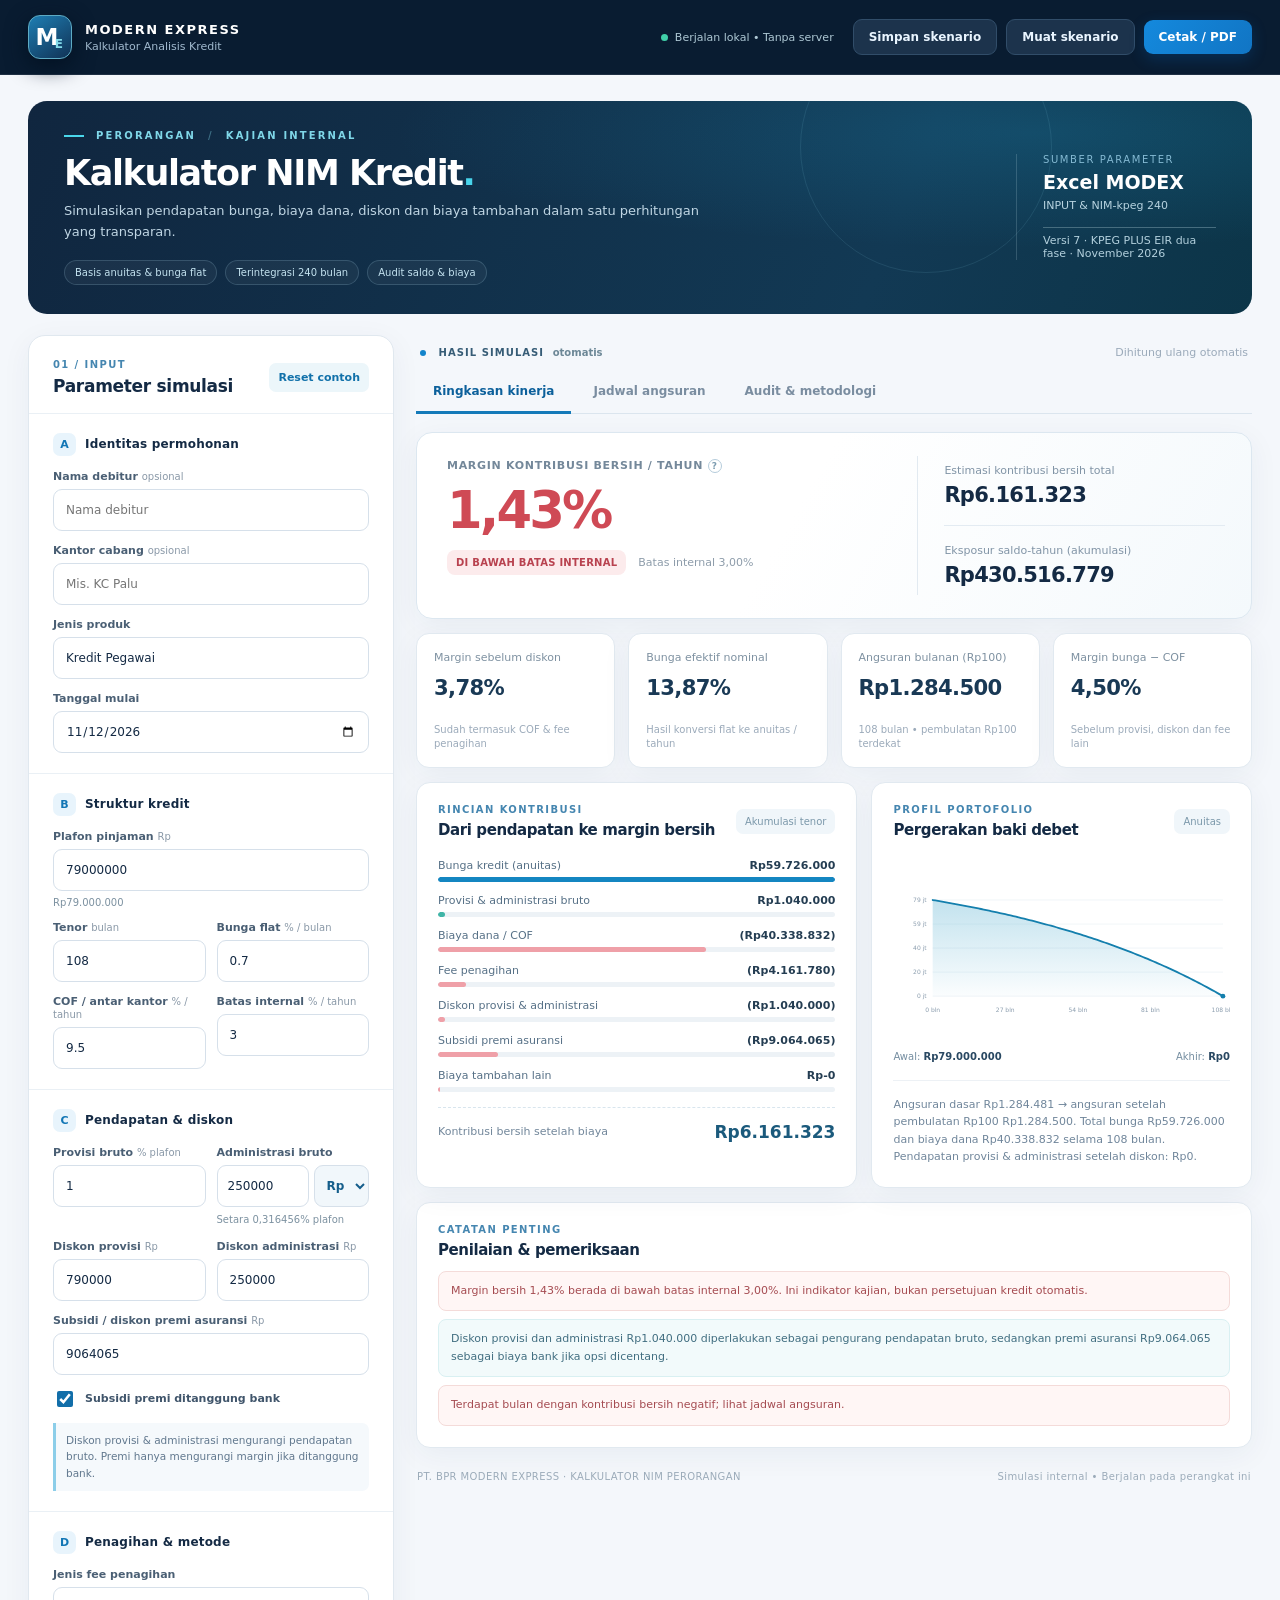
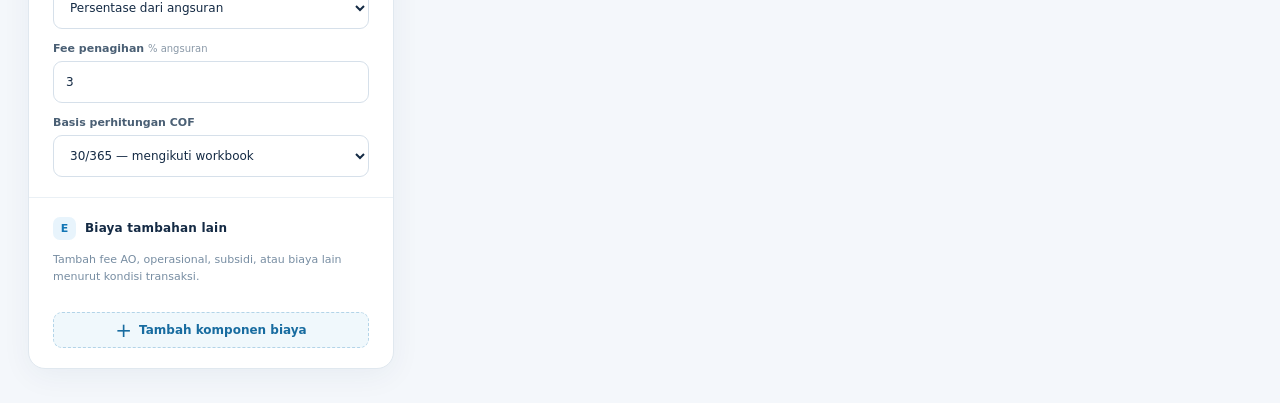
==== commit a317909d: "Kalkulator NIM V7: bunga EIR KPEG PLUS dua fase sesuai jadwal referensi, fee pensiun, audit dan eksp" ====
--- a/kalkulator-nim/index.html
+++ b/kalkulator-nim/index.html
@@ -5,7 +5,7 @@
   <meta name="viewport" content="width=device-width, initial-scale=1">
   <meta name="theme-color" content="#0a1c31">
   <meta name="description" content="Kalkulator estimasi NIM dan margin kontribusi kredit perorangan PT. BPR Modern Express — offline dan responsif.">
-  <title>Kalkulator NIM Perorangan V5 | Modern Express</title>
+  <title>Kalkulator NIM MODEX V7 KPEG PLUS | Modern Express</title>
   <style>
 :root{--navy:#0c1d33;--ink:#142a44;--blue:#117ad1;--cyan:#12b7d9;--pale:#edf5fb;--bg:#f4f7fb;--line:#dce5ee;--muted:#708197;--soft:#91a1b1;--red:#cf4a55;--green:#158a73;--shadow:0 7px 30px rgba(15,47,83,.055);font-synthesis:none}
 *{box-sizing:border-box}html{scroll-behavior:smooth}body{margin:0;font-family:Inter,ui-sans-serif,system-ui,-apple-system,"Segoe UI",Roboto,Arial,sans-serif;background:var(--bg);color:var(--ink);font-size:14px;-webkit-font-smoothing:antialiased}
@@ -105,8 +105,42 @@
   .print-schedule .report-shell{width:100%}
 }
 
+/* KPEG PLUS — transparansi fee pra dan pascapensiun, tanpa mengubah layout lama. */
+.kpeg-box{border:1px solid #bcd8ea;border-radius:12px;background:linear-gradient(145deg,#f4faff,#eaf4fc);padding:14px;display:flex;flex-direction:column;gap:12px;box-shadow:0 4px 12px rgba(21,107,169,.04)}
+.kpeg-box[hidden],.kpeg-insight[hidden]{display:none!important}
+.kpeg-box strong{color:#175e8b;font-size:12px}
+.kpeg-box .hint{font-size:10.5px;color:#516c82;line-height:1.6}
+.kpeg-box .kpeg-chip{background:#d9eaf7;border-radius:6px;padding:4px 7px;color:#15648f;font-size:10px;font-weight:750;white-space:nowrap}
+.kpeg-insight{border:1px solid #d0e2f0;background:linear-gradient(110deg,#fff,#f1f8fd);padding:16px 18px;margin-bottom:16px;border-radius:13px;box-shadow:var(--shadow)}
+.kpeg-insight h3{margin:0 0 7px;font-size:13px;color:#174a6b}
+.kpeg-fee-grid{display:grid;grid-template-columns:repeat(2,minmax(0,1fr));gap:12px;margin-top:8px}
+.kpeg-fee-grid>div{border-left:3px solid #249ac6;padding-left:10px;min-width:0}
+.kpeg-fee-grid>div:last-child{border-color:#138878}
+.kpeg-fee-grid span{display:block;color:#6c8094;font-size:10px}
+.kpeg-fee-grid strong{display:block;font-size:18px;margin-top:4px;color:#123b5e;font-variant-numeric:tabular-nums}
+.kpeg-fee-grid small{display:block;font-size:10px;color:#748da2;margin-top:4px}
+.phase-chip{display:inline-block;padding:4px 7px;border-radius:5px;background:#e9f3fa;font-size:10px;font-weight:750;color:#1b6a9c;white-space:nowrap}
+.phase-chip.pension{color:#086a5a;background:#e3f6ed}
+@media(max-width:520px){.kpeg-fee-grid{grid-template-columns:1fr}}
 </style>
-<style id="printPaperStyle">@media print{@page{size:A4 portrait;margin:12mm 13mm}}</style>
+<style id="printPaperStyle">@media print{@page{size:A4 portrait;margin:12mm 13mm}}/* KPEG PLUS — transparansi fee pra dan pascapensiun, tanpa mengubah layout lama. */
+.kpeg-box{border:1px solid #bcd8ea;border-radius:12px;background:linear-gradient(145deg,#f4faff,#eaf4fc);padding:14px;display:flex;flex-direction:column;gap:12px;box-shadow:0 4px 12px rgba(21,107,169,.04)}
+.kpeg-box[hidden],.kpeg-insight[hidden]{display:none!important}
+.kpeg-box strong{color:#175e8b;font-size:12px}
+.kpeg-box .hint{font-size:10.5px;color:#516c82;line-height:1.6}
+.kpeg-box .kpeg-chip{background:#d9eaf7;border-radius:6px;padding:4px 7px;color:#15648f;font-size:10px;font-weight:750;white-space:nowrap}
+.kpeg-insight{border:1px solid #d0e2f0;background:linear-gradient(110deg,#fff,#f1f8fd);padding:16px 18px;margin-bottom:16px;border-radius:13px;box-shadow:var(--shadow)}
+.kpeg-insight h3{margin:0 0 7px;font-size:13px;color:#174a6b}
+.kpeg-fee-grid{display:grid;grid-template-columns:repeat(2,minmax(0,1fr));gap:12px;margin-top:8px}
+.kpeg-fee-grid>div{border-left:3px solid #249ac6;padding-left:10px;min-width:0}
+.kpeg-fee-grid>div:last-child{border-color:#138878}
+.kpeg-fee-grid span{display:block;color:#6c8094;font-size:10px}
+.kpeg-fee-grid strong{display:block;font-size:18px;margin-top:4px;color:#123b5e;font-variant-numeric:tabular-nums}
+.kpeg-fee-grid small{display:block;font-size:10px;color:#748da2;margin-top:4px}
+.phase-chip{display:inline-block;padding:4px 7px;border-radius:5px;background:#e9f3fa;font-size:10px;font-weight:750;color:#1b6a9c;white-space:nowrap}
+.phase-chip.pension{color:#086a5a;background:#e3f6ed}
+@media(max-width:520px){.kpeg-fee-grid{grid-template-columns:1fr}}
+</style>
 </head>
 <body>
   <header class="topbar">
@@ -136,7 +170,7 @@
         <strong>Excel MODEX</strong>
         <span>INPUT &amp; NIM-kpeg 240</span>
         <div class="stamp-line"></div>
-        <small>Versi 4 · Angsuran Rp100 · November 2026</small>
+        <small>Versi 7 · KPEG PLUS EIR dua fase · November 2026</small>
       </div>
     </section>
 
@@ -149,7 +183,7 @@
           <div class="fields">
             <label class="field"><span>Nama debitur <em>opsional</em></span><input id="debtor" data-field="debtor" type="text" placeholder="Nama debitur" autocomplete="off" maxlength="100"></label>
             <label class="field"><span>Kantor cabang <em>opsional</em></span><input id="office" data-field="office" type="text" placeholder="Mis. KC Palu" maxlength="80"></label>
-            <label class="field"><span>Jenis produk</span><input id="product" data-field="product" type="text" maxlength="80" value="Kredit Pegawai"></label>
+            <label class="field"><span>Jenis produk</span><input id="product" data-field="product" type="text" list="productOptions" maxlength="80" value="Kredit Pegawai"><datalist id="productOptions"><option value="Kredit Pegawai"><option value="KPEG PLUS M1"><option value="KPEG PLUS M2"><option value="KPEG PLUS M3"><option value="Kredit Pensiun"></datalist></label>
             <label class="field"><span>Tanggal mulai</span><input id="startingDate" data-field="startingDate" type="date"></label>
           </div>
         </section>
@@ -159,7 +193,19 @@
             <label class="field field-wide"><span>Plafon pinjaman <em>Rp</em></span><input id="principal" data-field="principal" type="number" min="1" step="1000000" inputmode="numeric"><small id="principalHint" class="input-hint"></small></label>
             <div class="two-fields">
               <label class="field"><span>Tenor <em>bulan</em></span><input id="tenor" data-field="tenor" type="number" min="1" max="240" step="1"></label>
-              <label class="field"><span>Bunga flat <em>% / bulan</em></span><input id="flatMonthlyPct" data-field="flatMonthlyPct" type="number" min="0" max="100" step="0.01"></label>
+              <label class="field" id="flatInterestWrap"><span>Bunga flat <em>% / bulan</em></span><input id="flatMonthlyPct" data-field="flatMonthlyPct" type="number" min="0" max="100" step="0.01"></label>
+            </div>
+            <div id="plusInterestBox" class="kpeg-box" hidden>
+              <div><span class="kpeg-chip">BUNGA KPEG PLUS — EIR</span> <strong>Jadwal anuitas dua tahap</strong></div>
+              <p class="hint">Bunga dihitung dari saldo awal kredit × bunga efektif tahunan ÷ 12. Angsuran masa aktif dan masa pensiun dapat berbeda. Angsuran dari referensi dibukukan dalam Rupiah penuh (tanpa pembulatan Rp100) agar cocok dengan jadwal inti.</p>
+              <label class="field"><span>Suku bunga efektif nominal <em>% per tahun</em></span><input id="plusEirAnnualPct" data-field="plusEirAnnualPct" type="number" min="0" max="100" step="0.01"></label>
+              <div class="two-fields">
+                <label class="field"><span>Angsuran masa aktif <em>Rp/bulan</em></span><input id="plusPaymentActive" data-field="plusPaymentActive" type="number" min="0" step="1" placeholder="Otomatis jika kosong"></label>
+                <label class="field"><span>Angsuran masa pensiun <em>Rp/bulan</em></span><input id="plusPaymentPension" data-field="plusPaymentPension" type="number" min="0" step="1" placeholder="Otomatis jika kosong"></label>
+              </div>
+              <label class="field"><span>Pembulatan angsuran KPEG PLUS</span><select id="plusRounding" data-field="plusRounding"><option value="reference">Rupiah penuh (sesuai jadwal referensi)</option><option value="100">Kelipatan Rp100</option></select></label>
+              <button type="button" id="btnLoadKpegExample" class="button button-add">Gunakan contoh jadwal KPEG PLUS 120 bulan</button>
+              <p class="hint">Referensi: jadwal kpeg plus 1.pdf (sumber yang pernah dibagikan). Angsuran fase pertama Rp4.451.137 (bulan 1–25) dan Rp4.649.835 mulai bulan ke-26. Perubahan angsuran mengikuti tanggal efektif pensiun pada bagian D.</p>
             </div>
             <div class="two-fields">
               <label class="field"><span>COF / antar kantor <em>% / tahun</em></span><input id="cofAnnualPct" data-field="cofAnnualPct" type="number" min="0" max="100" step="0.01"></label>
@@ -195,6 +241,14 @@
             <label class="field"><span>Jenis fee penagihan</span><select id="collectionMode" data-field="collectionMode"><option value="percent">Persentase dari angsuran</option><option value="nominal">Nominal tetap per bulan</option></select></label>
             <label class="field" id="collectionPctWrap"><span>Fee penagihan <em>% angsuran</em></span><input id="collectionPct" data-field="collectionPct" type="number" min="0" step="0.1"></label>
             <label class="field" id="collectionNominalWrap" hidden><span>Fee penagihan <em>Rp / bulan</em></span><input id="collectionNominal" data-field="collectionNominal" type="number" min="0" step="10000"></label>
+            <div id="kpegPlusBox" class="kpeg-box" hidden>
+              <div><span class="kpeg-chip">KPEG PLUS M1 / M2 / M3</span> <strong>Fee berbeda setelah pensiun</strong></div>
+              <label class="field"><span>Tanggal efektif mulai pensiun <em>juga menjadi tanggal perubahan angsuran</em></span><input type="date" id="retirementDate" data-field="retirementDate"></label>
+              <label class="field"><span>Metode fee penagihan setelah pensiun</span><select id="pensionCollectionMode" data-field="pensionCollectionMode"><option value="percent">% dari angsuran</option><option value="nominal">Nominal Rp per bulan</option></select></label>
+              <label class="field" id="pensionCollectionPctWrap"><span>Fee setelah pensiun <em>% dari angsuran</em></span><input type="number" step="0.01" min="0" placeholder="Isi tarif resmi (0 boleh)" id="pensionCollectionPct" data-field="pensionCollectionPct"></label>
+              <label class="field" id="pensionCollectionNominalWrap" hidden><span>Fee setelah pensiun <em>Rp / bulan</em></span><input type="number" step="100" min="0" placeholder="Isi nilai resmi (0 boleh)" id="pensionCollectionNominal" data-field="pensionCollectionNominal"></label>
+              <div class="hint">Tanggal efektif mengubah besaran angsuran KPEG PLUS sekaligus dasar fee. Fee sebelum pensiun menggunakan isian di atas. Fee setelah pensiun baru berlaku untuk tanggal angsuran <b>pada atau sesudah</b> tanggal efektif pensiun. Tarif setelah pensiun harus diisi sesuai kebijakan bank; sistem tidak menganggap fee otomatis nol.</div>
+            </div>
             <label class="field"><span>Basis perhitungan COF</span><select id="cofBasis" data-field="cofBasis"><option value="30/365">30/365 — mengikuti workbook</option><option value="1/12">1/12 — proporsi bulanan</option></select></label>
           </div>
         </section>
@@ -220,14 +274,18 @@
               <div id="resultNim" class="hero-value">–</div>
               <div class="kpi-foot"><span id="decisionBadge" class="status-pill">–</span><span id="minimumLabel">Batas internal 3%</span></div>
             </div>
-            <div class="kpi-side"><div class="side-metric"><span>Estimasi kontribusi bersih total</span><strong id="resultTotalNet">–</strong></div><div class="side-divider"></div><div class="side-metric"><span>Saldo tertimbang setahun</span><strong id="resultExposure">–</strong></div></div>
+            <div class="kpi-side"><div class="side-metric"><span>Estimasi kontribusi bersih total</span><strong id="resultTotalNet">–</strong></div><div class="side-divider"></div><div class="side-metric"><span>Eksposur saldo-tahun (akumulasi)</span><strong id="resultExposure">–</strong></div></div>
           </div>
           <div class="metric-grid">
             <div class="metric-card"><span>Margin sebelum diskon</span><strong id="resultBefore">–</strong><small>Sudah termasuk COF &amp; fee penagihan</small></div>
             <div class="metric-card"><span>Bunga efektif nominal</span><strong id="resultEffective">–</strong><small>Hasil konversi flat ke anuitas / tahun</small></div>
-            <div class="metric-card"><span>Angsuran bulanan (Rp100)</span><strong id="resultPayment">–</strong><small id="resultTenor">–</small></div>
+            <div class="metric-card"><span id="paymentTitle">Angsuran bulanan (Rp100)</span><strong id="resultPayment">–</strong><small id="resultTenor">–</small></div>
             <div class="metric-card"><span>Margin bunga − COF</span><strong id="resultGross">–</strong><small>Sebelum provisi, diskon dan fee lain</small></div>
           </div>
+          <section id="kpegFeeSummary" class="kpeg-insight" hidden>
+            <h3>Rincian fee penagihan KPEG PLUS · sebelum dan setelah pensiun</h3>
+            <div id="kpegFeeItems" class="kpeg-fee-grid"></div>
+          </section>
           <div class="two-panels">
             <section class="panel breakdown-panel"><div class="panel-head"><div><p>RINCIAN KONTRIBUSI</p><h3>Dari pendapatan ke margin bersih</h3></div><span class="panel-tag">Akumulasi tenor</span></div><div id="breakdown" class="breakdown"></div><div class="breakdown-total"><span>Kontribusi bersih setelah biaya</span><strong id="breakdownTotal">–</strong></div></section>
             <section class="panel"><div class="panel-head"><div><p>PROFIL PORTOFOLIO</p><h3>Pergerakan baki debet</h3></div><span class="panel-tag">Anuitas</span></div><div id="balanceChart" class="balance-chart" role="img" aria-label="Grafik posisi baki debet sepanjang tenor"></div><div class="chart-footer"><span>Awal: <b id="chartStart">–</b></span><span>Akhir: <b id="chartEnd">–</b></span></div><div class="mini-insight" id="summaryInsights">–</div></section>
@@ -237,13 +295,13 @@
 
         <section id="panelSchedule" class="tab-panel" hidden>
           <div class="panel"><div class="panel-head panel-head-action"><div><p>REKAP POKOK &amp; BUNGA</p><h3>Jadwal angsuran terperinci</h3></div><div class="inline-buttons"><label class="year-select">Periode <select id="yearFilter" aria-label="Filter tahun angsuran"><option value="all">Seluruh tenor</option></select></label><div class="excel-controls"><select id="excelMode" class="excel-select" aria-label="Jenis laporan Excel"><option value="full">Laporan lengkap</option><option value="schedule">Jadwal sesuai periode</option><option value="summary">Ringkasan NIM</option></select><button type="button" id="btnExcel" class="button button-excel">Unduh Excel (.xlsx)</button></div><button type="button" id="btnCSV" class="button button-secondary">Unduh CSV</button><button type="button" id="btnPrintSchedule" class="button button-secondary">Cetak jadwal</button></div></div>
-          <div class="schedule-intro"><span id="rowsLabel">–</span><span>Angsuran dibulatkan ke Rp100 terdekat dalam perhitungan. Komponen lain tampil dalam Rupiah penuh.</span></div>
-          <div class="table-scroller"><table class="data-table" id="scheduleTable"><thead><tr><th>Bulan</th><th>Tgl angsuran</th><th class="num">Saldo awal</th><th class="num">Pokok</th><th class="num">Bunga</th><th class="num">Angsuran</th><th class="num">COF</th><th class="num">Fee penagihan</th><th class="num">Provisi &amp; adm neto</th><th class="num">Biaya lain</th><th class="num">Kontribusi bersih</th><th class="num">Saldo akhir</th></tr></thead><tbody id="scheduleBody"></tbody><tfoot id="scheduleFoot"></tfoot></table></div></div>
+          <div class="schedule-intro"><span id="rowsLabel">–</span><span id="scheduleMethodLabel">Angsuran dibulatkan ke Rp100 terdekat dalam perhitungan. Komponen lain tampil dalam Rupiah penuh.</span></div>
+          <div class="table-scroller"><table class="data-table" id="scheduleTable"><thead><tr><th>Bulan</th><th>Fase tagihan</th><th>Tgl angsuran</th><th class="num">Saldo awal</th><th class="num">Pokok</th><th class="num">Bunga</th><th class="num">Angsuran</th><th class="num">COF</th><th class="num">Fee penagihan</th><th class="num">Provisi &amp; adm neto</th><th class="num">Biaya lain</th><th class="num">Kontribusi bersih</th><th class="num">Saldo akhir</th></tr></thead><tbody id="scheduleBody"></tbody><tfoot id="scheduleFoot"></tfoot></table></div></div>
         </section>
 
         <section id="panelAudit" class="tab-panel" hidden>
           <div class="audit-grid"><section class="panel audit-panel"><div class="panel-head"><div><p>REKONSILIASI OTOMATIS</p><h3>Kontrol integritas perhitungan</h3></div><span id="auditStatus" class="audit-label">–</span></div><div id="auditChecks" class="audit-checks"></div><button type="button" id="btnRerun" class="button button-secondary audit-rerun">Jalankan ulang uji</button></section>
-          <section class="panel audit-panel"><div class="panel-head"><div><p>KETERBUKAAN RUMUS</p><h3>Metodologi simulasi</h3></div></div><div class="method-list"><div><strong>1. Bunga flat dan pembulatan angsuran Rp100</strong><p>Bunga flat total = plafon × bunga flat bulanan × tenor. Angsuran dasar = (plafon + bunga flat total) / tenor. Angsuran yang digunakan = pembulatan ke kelipatan Rp100 terdekat (dibulatkan ke atas jika perlu agar pokok terlunasi).</p></div><div><strong>2. Konversi suku bunga efektif</strong><p>Bunga efektif bulanan diperoleh secara numerik berdasarkan <b>angsuran yang sudah dibulatkan</b>, bukan nominal sebelum pembulatan. Bunga nominal efektif tahunan = bunga efektif bulanan × 12. Angsuran terakhir disesuaikan untuk memastikan saldo akhir Rp0.</p></div><div><strong>3. Dana, fee dan diskon</strong><p>COF = saldo awal × COF tahunan × 30/365 (atau 1/12). Fee penagihan memakai % dari angsuran atau nominal tetap; provisi dihitung sebagai persentase plafon; administrasi dapat dipilih sebagai nominal Rp atau persentase plafon. Kedua komponen dialokasikan sekali sepanjang tenor.</p></div><div><strong>4. Biaya tambahan &amp; NIM internal</strong><p>Biaya sekali bayar dialokasikan selama tenor; biaya bulanan × tenor; biaya tahunan × tenor/12. Margin kontribusi tertimbang = total kontribusi bersih × 12 / total saldo awal bulanan × 100%.</p></div></div></section></div>
+          <section class="panel audit-panel"><div class="panel-head"><div><p>KETERBUKAAN RUMUS</p><h3>Metodologi simulasi</h3></div></div><div class="method-list"><div><strong>1. Bunga kredit sesuai jenis produk</strong><p><b>Kredit Pegawai reguler:</b> bunga flat dikonversi ke anuitas dengan angsuran Rp100. <b>KPEG PLUS:</b> bunga EIR nominal per tahun dibagi 12 atas baki debet awal; angsuran aktif/pensiun berbeda sesuai tanggal efektif pensiun.</p></div><div><strong>2. Jadwal angsuran dan rekonsiliasi</strong><p><b>Reguler:</b> konversi flat→EIR dari angsuran Rp100. <b>KPEG PLUS:</b> suku bunga EIR langsung dari input, bunga bulanan dibulatkan ke Rupiah, dan angsuran dua fase dapat diinput berdasarkan jadwal inti. Selisih kecil pada bunga terakhir ditampilkan di audit.</p></div><div><strong>3. Dana, fee dan diskon</strong><p>COF = saldo awal × COF tahunan × 30/365 (atau 1/12). Fee penagihan memakai % dari angsuran atau nominal tetap. <b>KPEG PLUS</b> memakai tarif sebelum pensiun untuk angsuran sebelum tanggal efektif pensiun, lalu tarif setelah pensiun mulai angsuran pada/sesudah tanggal itu. Provisi dan administrasi dialokasikan sekali sepanjang tenor.</p></div><div><strong>4. Biaya tambahan &amp; NIM internal</strong><p>Biaya sekali bayar dialokasikan selama tenor; biaya bulanan × tenor; biaya tahunan × tenor/12. Margin kontribusi tertimbang = total kontribusi bersih × 12 / total saldo awal bulanan × 100%.</p></div></div></section></div>
           <div class="method-note"><strong>Perhatian:</strong> Margin kontribusi perorangan ini merupakan alat pricing/kajian internal, bukan rasio NIM resmi laporan keuangan BPR. Pembebanan provisi, administrasi, fee dan biaya langsung dalam laporan akuntansi perlu mengikuti kebijakan serta metode suku bunga efektif yang berlaku. Pastikan seluruh diskon benar-benar merupakan pengurang pendapatan atau beban bank sebelum penilaian kredit.</div>
         </section>
         <footer class="footer"><span>PT. BPR MODERN EXPRESS · KALKULATOR NIM PERORANGAN</span><span>Simulasi internal • Berjalan pada perangkat ini</span></footer>
@@ -268,6 +326,8 @@
     discountProvision: 790000, discountAdministration: 250000,
     insuranceSubsidy: 9064065, insuranceBorne: true,
     collectionMode: 'percent', collectionPct: 3, collectionNominal: 0,
+    plusEirAnnualPct: 13.5, plusPaymentActive: '', plusPaymentPension: '', plusRounding: 'reference',
+    retirementDate: '', pensionCollectionMode: 'percent', pensionCollectionPct: '', pensionCollectionNominal: '',
     cofBasis: '30/365', minimumMarginPct: 3,
     startingDate: '2026-11-12',
     extraCosts: []
@@ -306,6 +366,7 @@
     target.setDate(Math.min(d.getDate(), daysInMonth(target)));
     return target.getFullYear() + '-' + String(target.getMonth() + 1).padStart(2, '0') + '-' + String(target.getDate()).padStart(2, '0');
   }
+  function isKpegPlus(product){ return /(?:\bKPEG\s*(?:PLUS|\+)\b|\bPEGAWAI\s*PLUS\b)/i.test(String(product||'')); }
   function calculate(raw) {
     const data = { ...SOURCE_DEFAULTS, ...(raw || {}) };
     const principal = finiteNonnegative(data.principal, 'Plafon');
@@ -327,6 +388,19 @@
     const collectionNominal = finiteNonnegative(data.collectionNominal, 'Fee penagihan (Rp)');
     const minimumMarginPct = finiteNonnegative(data.minimumMarginPct, 'Batas margin');
     if (!['percent','nominal'].includes(data.collectionMode)) throw new Error('Jenis fee penagihan tidak valid.');
+    const isPlus = isKpegPlus(data.product);
+    const plusAnnual = isPlus ? finiteNonnegative(data.plusEirAnnualPct, 'Suku bunga EIR KPEG PLUS') : 0;
+    if(isPlus && plusAnnual>100) throw new Error('Suku bunga efektif tahunan KPEG PLUS tidak boleh lebih dari 100%.');
+    if(isPlus && !['reference','100'].includes(data.plusRounding)) throw new Error('Pilihan pembulatan KPEG PLUS tidak valid.');
+    if(isPlus && !/^\d{4}-\d{2}-\d{2}$/.test(data.retirementDate||'')) throw new Error('KPEG PLUS: masukkan tanggal efektif pensiun (boleh setelah jatuh tempo kredit).');
+    if(isPlus && !['percent','nominal'].includes(data.pensionCollectionMode)) throw new Error('Metode fee setelah pensiun tidak valid.');
+    const lastDue = plusMonths(data.startingDate,tenor);
+    const pensionMonthsExpected=isPlus && data.retirementDate<=lastDue;
+    const pensionFeeRaw = data.pensionCollectionMode==='nominal' ? data.pensionCollectionNominal : data.pensionCollectionPct;
+    if(pensionMonthsExpected && (pensionFeeRaw==='' || pensionFeeRaw===null || pensionFeeRaw===undefined))
+      throw new Error('KPEG PLUS: isi nilai fee setelah pensiun sesuai ketentuan bank. Nilai 0 harus ditulis 0 secara sengaja.');
+    const pensionFee = pensionMonthsExpected ? finiteNonnegative(pensionFeeRaw, 'Fee setelah pensiun') : 0;
+    if(pensionMonthsExpected && data.pensionCollectionMode==='percent' && pensionFee>100) throw new Error('Fee penagihan setelah pensiun tidak boleh lebih dari 100%.');
     if (!['30/365','1/12'].includes(data.cofBasis)) throw new Error('Basis COF tidak valid.');
     if (!Array.isArray(data.extraCosts)) throw new Error('Biaya tambahan tidak valid.');
 
@@ -343,29 +417,74 @@
     const insuranceCost = data.insuranceBorne ? insuranceSubsidy : 0;
     const flatMonth = flatMonthlyPct / 100;
     const flatInterestTotal = principal * flatMonth * tenor;
-    // Angsuran adalah nominal yang benar-benar dibayar, dibulatkan ke kelipatan Rp100.
-    // Jangan hanya membulatkan tampilan: angsuran ini digunakan untuk EIR, pokok, bunga, fee, NIM dan ekspor.
-    const installmentRaw = (principal + flatInterestTotal) / tenor;
-    const roundingIncrement = 100;
-    const installmentNearest = Math.round(installmentRaw / roundingIncrement) * roundingIncrement;
-    const minimumAmortizingInstallment = Math.ceil((principal / tenor - 1e-10) / roundingIncrement) * roundingIncrement;
-    // Pada bunga sangat rendah, pembulatan terdekat bisa kurang dari pokok/tenor.
-    // Naikkan ke ratusan berikutnya agar tidak menghasilkan bunga negatif atau jadwal gagal lunas.
-    const installment = Math.max(installmentNearest, minimumAmortizingInstallment);
-    const roundingAdjustment = (installment - installmentRaw) * tenor;
-    const effectiveMonthly = solveMonthlyRate(principal, installment, tenor);
+    const regularRaw = (principal + flatInterestTotal) / tenor;
+    const roundingIncrement = isPlus ? (data.plusRounding==='100'?100:1) : 100;
+    const regularNearest = Math.round(regularRaw / 100) * 100;
+    const minimumAmortizingInstallment = Math.ceil((principal / tenor - 1e-10) / 100) * 100;
+    const regularInstallment = Math.max(regularNearest,minimumAmortizingInstallment);
+    // KPEG PLUS memakai EIR input langsung, bukan estimasi EIR hasil konversi flat.
+    // Ketika dua fase memiliki angsuran berbeda, nilai angsuran dapat dimasukkan sesuai jadwal referensi.
+    const effectiveMonthly = isPlus ? plusAnnual / 1200 : solveMonthlyRate(principal,regularInstallment,tenor);
+    const activeMonths = isPlus ? Array.from({length:tenor},(_,i)=>plusMonths(data.startingDate,i+1)).filter(d=>d<data.retirementDate).length : tenor;
+    const pensionMonths = tenor-activeMonths;
+    const roundPayment = n=>Math.round(n/roundingIncrement)*roundingIncrement;
+    const manual = name=>{const v=data[name];return v==='' || v===null || v===undefined ? null : finiteNonnegative(v,name);};
+    let plusActive=0,plusPension=0;
+    if(isPlus){
+      const enteredActive=manual('plusPaymentActive'),enteredPension=manual('plusPaymentPension');
+      const discount=(t)=>Math.pow(1+effectiveMonthly,-t);
+      const factorActive=Array.from({length:activeMonths},(_,i)=>discount(i+1)).reduce((a,b)=>a+b,0);
+      const factorPension=Array.from({length:pensionMonths},(_,i)=>discount(activeMonths+i+1)).reduce((a,b)=>a+b,0);
+      const annuity=paymentFromRate(principal,effectiveMonthly,tenor);
+      plusActive=enteredActive===null ? annuity : enteredActive;
+      plusPension=enteredPension===null ? annuity : enteredPension;
+      if(enteredActive!==null && enteredPension===null && factorPension>0) plusPension=(principal-enteredActive*factorActive)/factorPension;
+      if(enteredPension!==null && enteredActive===null && factorActive>0) plusActive=(principal-enteredPension*factorPension)/factorActive;
+      if(plusActive<0 || plusPension<0 || !Number.isFinite(plusActive) || !Number.isFinite(plusPension)) throw new Error('Angsuran KPEG PLUS tidak memungkinkan pelunasan sesuai tenor. Periksa angka dua fase.');
+      plusActive=roundPayment(plusActive);plusPension=roundPayment(plusPension);
+    }
+    const installmentRaw = isPlus ? plusActive : regularRaw;
+    const installment = isPlus ? plusActive : regularInstallment;
+    const roundingAdjustment = isPlus ? 0 : (installment-regularRaw)*tenor;
     const cofAnnual = cofAnnualPct / 100;
+    let lastInterestAdjustment=0,lastPaymentAdjustment=0;
     const schedule = [];
-    const totals = { principal: 0, interest: 0, payment: 0, cof: 0, collection: 0, grossFees: 0, discountedFees: 0, insurance: 0, extras: 0, beforeDiscount: 0, net: 0, openingBalances: 0 };
+    const totals = { principal: 0, interest: 0, payment: 0, cof: 0, collection: 0, collectionBefore: 0, collectionAfter: 0, monthsBefore: 0, monthsAfter: 0, grossFees: 0, discountedFees: 0, insurance: 0, extras: 0, beforeDiscount: 0, net: 0, openingBalances: 0 };
     let opening = principal;
     let minNet = Number.POSITIVE_INFINITY;
     for (let month = 1; month <= tenor; month++) {
-      const interest = opening * effectiveMonthly;
-      const principalPart = month === tenor ? opening : installment - interest;
-      const paid = month === tenor ? principalPart + interest : installment;
+      const date=plusMonths(data.startingDate,month);
+      const afterPension=isPlus && date>=data.retirementDate;
+      const planned = isPlus ? (afterPension ? plusPension : plusActive) : installment;
+      let interest=isPlus?Math.round(opening*effectiveMonthly):opening*effectiveMonthly;
+      let paid=planned;
+      let principalPart=paid-interest;
+      if(month===tenor){
+        if(isPlus){
+          const due=opening+interest;
+          // Referensi core banking KPEG PLUS menjaga angsuran final tetap sesuai fase.
+          // Selisih pembulatan kecil (<0,1% angsuran atau paling sedikit Rp5.000)
+          // direkonsiliasi sebagai penyesuaian bunga terakhir dan diungkapkan dalam audit.
+          const diff=planned-due;
+          const tolerance=Math.max(5000,planned*.001);
+          if(planned>=opening && Math.abs(diff)<=tolerance){
+            lastInterestAdjustment=diff;interest+=diff;principalPart=opening;
+          } else {
+            paid=due;principalPart=opening;lastPaymentAdjustment=paid-planned;
+          }
+        } else {principalPart=opening;paid=principalPart+interest;}
+      } else if(isPlus && principalPart <= 0){
+        throw new Error('Angsuran fase '+(afterPension?'pensiun':'aktif')+' lebih kecil/sama dengan bunga bulanan pada bulan '+month+'.');
+      } else if(isPlus && principalPart>=opening){
+        throw new Error('Angsuran KPEG PLUS melunasi kredit sebelum tenor. Periksa nominal fase aktif/pensiun.');
+      }
+      if(interest < -0.01) throw new Error('Bunga terakhir negatif. Periksa angsuran fase pensiun dan tenor.');
       const closing = roundNearZero(opening - principalPart);
       const cof = opening * cofAnnual * (data.cofBasis === '30/365' ? 30/365 : 1/12);
-      const collection = data.collectionMode === 'percent' ? paid * collectionPct / 100 : collectionNominal;
+      const collection = afterPension
+        ? (data.pensionCollectionMode==='percent' ? paid*pensionFee/100 : pensionFee)
+        : (data.collectionMode==='percent' ? paid*collectionPct/100 : collectionNominal);
+      const phase=isPlus ? (afterPension?'Pensiun':'Pra-pensiun') : 'Reguler';
       const grossMonthlyFees = grossFees / tenor;
       const discountedMonthlyFees = discountedFees / tenor;
       const monthlyInsurance = insuranceCost / tenor;
@@ -373,13 +492,15 @@
       const beforeDiscount = interest + grossMonthlyFees - cof - collection;
       const net = beforeDiscount - discountedMonthlyFees - monthlyInsurance - monthlyExtra;
       const annualizedNetPct = opening > 0 ? (net * 12 / opening) * 100 : 0;
-      const row = { month, date: plusMonths(data.startingDate, month), opening, principal: principalPart, interest, payment: paid, closing, cof, collection, grossFees: grossMonthlyFees, discountedFees: discountedMonthlyFees, insurance: monthlyInsurance, extras: monthlyExtra, beforeDiscount, net, annualizedNetPct };
+      const row = { month, date, phase, opening, principal: principalPart, interest, payment: paid, closing, cof, collection, grossFees: grossMonthlyFees, discountedFees: discountedMonthlyFees, insurance: monthlyInsurance, extras: monthlyExtra, beforeDiscount, net, annualizedNetPct };
       schedule.push(row);
       totals.principal += principalPart;
       totals.interest += interest;
       totals.payment += paid;
       totals.cof += cof;
       totals.collection += collection;
+      if(afterPension){ totals.collectionAfter+=collection; totals.monthsAfter++; }
+      else { totals.collectionBefore+=collection; totals.monthsBefore++; }
       totals.grossFees += grossMonthlyFees;
       totals.discountedFees += discountedMonthlyFees;
       totals.insurance += monthlyInsurance;
@@ -402,18 +523,22 @@
     if (feesAfterDiscount < -0.01) warnings.push('Pendapatan provisi & administrasi setelah diskon bernilai negatif; kelebihan diskon diklasifikasikan sebagai beban dalam kalkulasi internal.');
     if (extraTotal > 0) warnings.push('Biaya tambahan tahunan dialokasikan prorata setara bulanan untuk analisis, bukan jadwal arus kas aktual.');
     if (minNet < 0) warnings.push('Terdapat bulan dengan kontribusi bersih negatif; lihat jadwal angsuran.');
-    if (installment !== installmentNearest) warnings.push('Angsuran dibulatkan ke atas Rp100 untuk memastikan pokok dapat dilunasi tanpa bunga efektif negatif.');
+    if(!isPlus && installment !== regularNearest) warnings.push('Angsuran dibulatkan ke atas Rp100 untuk memastikan pokok dapat dilunasi tanpa bunga efektif negatif.');
+    if(isPlus && lastInterestAdjustment!==0) warnings.push('Jadwal KPEG PLUS: bunga bulan terakhir disesuaikan '+Math.round(lastInterestAdjustment)+' Rupiah agar angsuran dua fase dan saldo akhir sesuai referensi; bunga final tidak persis saldo × EIR.');
+    if(isPlus && lastPaymentAdjustment!==0) warnings.push('Jadwal KPEG PLUS: angsuran terakhir disesuaikan '+Math.round(lastPaymentAdjustment)+' Rupiah untuk memastikan saldo akhir nol.');
+    if(isPlus && !totals.monthsAfter) warnings.push('KPEG PLUS: tanggal pensiun berada setelah angsuran terakhir. Seluruh tenor masih menggunakan fee sebelum pensiun.');
     return {
       source: 'KALKULATOR_NIM_MODEX.xlsx / INPUT dan NIM-kpeg 240', data, extras, warnings,
       installment, installmentRaw, roundingIncrement, roundingAdjustment, effectiveMonthlyPct: effectiveMonthly * 100, effectiveNominalAnnualPct: effectiveMonthly * 1200,
+      plusActive,plusPension,lastInterestAdjustment,lastPaymentAdjustment,interestMethod:isPlus?'EIR KPEG PLUS dua fase':'Flat ke EIR anuitas',
       flatInterestTotal, grossProvision, administrationNominal, grossFees, feesAfterDiscount, discountedFees, insuranceCost, extraTotal,
-      yearExposure, grossMarginPct, beforeDiscountPct, netMarginPct, simpleMonthlyPct,
+      yearExposure, grossMarginPct, beforeDiscountPct, netMarginPct, simpleMonthlyPct, isKpegPlus:isPlus,
       decision: netMarginPct >= minimumMarginPct ? 'MEMENUHI BATAS INTERNAL' : 'DI BAWAH BATAS INTERNAL',
       totals, schedule, reconciliation: { originalPrincipal: principal, endingBalance: schedule[schedule.length-1].closing, principalDifference: totals.principal - principal,
         netDifference: totals.interest + totals.grossFees - totals.cof - totals.collection - totals.discountedFees - totals.insurance - totals.extras - totals.net }
     };
   }
-  return { SOURCE_DEFAULTS, calculate, solveMonthlyRate, paymentFromRate, plusMonths };
+  return { SOURCE_DEFAULTS, calculate, solveMonthlyRate, paymentFromRate, plusMonths, isKpegPlus };
 });
 
 </script>
@@ -460,10 +585,10 @@
   simpleRow(s,8,'Margin sebelum diskon & biaya tambahan',asPct(r.beforeDiscountPct),'pct');
   simpleRow(s,9,'Margin bunga setelah COF',asPct(r.grossMarginPct),'pct');
   simpleRow(s,10,'Suku bunga anuitas efektif nominal / tahun',asPct(r.effectiveNominalAnnualPct),'pct');
-  simpleRow(s,11,'Angsuran setelah pembulatan Rp100',r.installment,'num');
+  simpleRow(s,11,r.isKpegPlus?'Angsuran sebelum pensiun (Rp)':'Angsuran setelah pembulatan Rp100',r.installment,'num');
   simpleRow(s,12,'Kontribusi bersih selama tenor',r.totals.net,'num');
-  simpleRow(s,13,'Eksposur rerata tahunan (jumlah saldo awal / 12)',r.yearExposure,'num');
-  simpleRow(s,14,'Angsuran sebelum pembulatan (Rp)',r.installmentRaw,'num');
+  simpleRow(s,13,'Eksposur saldo-tahun (jumlah saldo awal / 12)',r.yearExposure,'num');
+  simpleRow(s,14,r.isKpegPlus?'Angsuran setelah pensiun (Rp)':'Angsuran sebelum pembulatan (Rp)',r.isKpegPlus?r.plusPension:r.installmentRaw,'num');
   section(s,15,'IDENTITAS DAN STRUKTUR KREDIT');
   const entries=[
     ['Nama debitur',r.data.debtor||'Belum diisi','text'],
@@ -472,7 +597,7 @@
     ['Tanggal mulai kredit',r.data.startingDate,'date'],
     ['Plafon kredit',r.data.principal,'num'],
     ['Tenor (bulan)',r.data.tenor,'num'],
-    ['Bunga flat per bulan',asPct(r.data.flatMonthlyPct),'pct'],
+    [r.isKpegPlus?'Suku bunga EIR nominal/tahun':'Bunga flat per bulan',asPct(r.isKpegPlus?r.data.plusEirAnnualPct:r.data.flatMonthlyPct),'pct'],
     ['COF / bunga antar kantor tahunan',asPct(r.data.cofAnnualPct),'pct'],
     ['Basis perhitungan COF',r.data.cofBasis,'text'],
     ['Provisi bruto terhadap plafon',asPct(r.data.provisionPct),'pct'],
@@ -482,6 +607,16 @@
     ['Subsidi premi ditanggung bank',r.data.insuranceBorne?'YA':'TIDAK','text']
   ];
   entries.forEach(([k,v,t],i)=>{const row=16+i;if(t==='date'){if(/^\d{4}-\d{2}-\d{2}$/.test(String(v)))simpleRow(s,row,k,serial(v),'date');else simpleRow(s,row,k,'Tidak ditentukan','text');}else simpleRow(s,row,k,v,t);});
+  if(r.isKpegPlus){
+    section(s,47,'KPEG PLUS - PERUBAHAN FEE KETIKA MASUK PENSIUN');
+    simpleRow(s,48,'Tanggal mulai fase pensiun',serial(r.data.retirementDate),'date');
+    simpleRow(s,49,'Jumlah angsuran pra pensiun',r.totals.monthsBefore,'num');
+    simpleRow(s,50,'Jumlah angsuran setelah pensiun',r.totals.monthsAfter,'num');
+    simpleRow(s,51,'Total fee pra pensiun',r.totals.collectionBefore,'num');
+    simpleRow(s,52,'Total fee setelah pensiun',r.totals.collectionAfter,'num');
+    simpleRow(s,53,'Bunga: penyesuaian bulan terakhir (Rp)',r.lastInterestAdjustment,'num');
+    merge(s,54,1,8,'Tanggal efektif adalah batas transisi. Fee pascapensiun harus mengikuti tarif resmi yang diinput petugas.',F.note);
+  }
   section(s,32,'REKAP KONTRIBUSI DAN BIAYA (AKUMULASI TENOR)');
   const t=r.totals;
   const costs=[['Pendapatan bunga kredit',t.interest],['Pendapatan provisi & administrasi bruto',t.grossFees],['Biaya dana / COF',-t.cof],['Fee penagihan',-t.collection],['Diskon provisi & administrasi',-t.discountedFees],['Subsidi premi asuransi (beban bank)',-t.insurance],['Biaya tambahan lainnya',-t.extras]];
@@ -490,23 +625,24 @@
   section(s,42,'CATATAN ANALISIS');
   merge(s,43,1,8,'Margin internal = akumulasi kontribusi bersih × 12 / jumlah saldo awal seluruh bulan. Hasil simulasi dapat berbeda dari NIM resmi BPR.',F.note);
   merge(s,44,1,8,'Diskon dan subsidi wajib dikonfirmasi penanggungnya; perhitungan ini mengalokasikan biaya secara rata selama tenor, bukan jurnal akuntansi EIR.',F.note);
-  merge(s,45,1,8,'Angsuran dibulatkan ke kelipatan Rp100 terdekat sebelum EIR/jadwal dihitung. Angsuran terakhir menutup saldo tepat Rp0.',F.note);
+  merge(s,45,1,8,r.isKpegPlus?'KPEG PLUS: bunga = baki debet × suku bunga EIR nominal / 12; angsuran dua fase dan penyesuaian akhir diungkapkan.':'Angsuran dibulatkan ke kelipatan Rp100 terdekat sebelum EIR/jadwal dihitung. Angsuran terakhir menutup saldo tepat Rp0.',F.note);
   [43,44,45].forEach(x=>s.heights.set(x,28));s.freeze=4;
   return s;
 }
 function reportSchedule(r,onlyYear){
   const selected=r.schedule.filter(x=>onlyYear==='all'||Math.ceil(x.month/12)===Number(onlyYear));
   const title=onlyYear==='all'?'SELURUH TENOR':`PERIODE ANGSURAN TAHUN KE-${onlyYear}`;
-  const s=sheet('Jadwal Angsuran',[9,17,18,18,18,19,18,18,20,19,18,18,21,19,16]);
+  const s=sheet('Jadwal Angsuran',[9,17,18,18,18,19,18,18,20,19,18,18,21,19,16,17]);
   heading(s,'JADWAL ANGSURAN & KONTRIBUSI NIM','PT. BPR MODERN EXPRESS  •  '+title+'  •  Nilai uang Rp  •  Seluruh angka menggunakan presisi perhitungan',15);
-  merge(s,4,1,15,`DEBITUR: ${r.data.debtor||'Belum diisi'}    |    CABANG: ${r.data.office||'Belum diisi'}    |    PRODUK: ${r.data.product}    |    TENOR: ${r.data.tenor} bulan`,F.note);
-  merge(s,5,1,15,'Angsuran kelipatan Rp100 digunakan dalam perhitungan EIR, bunga, pokok, fee, NIM. Bulan terakhir disesuaikan untuk saldo akhir Rp0.',F.note);
-  const heads=['Bulan','Tanggal','Saldo awal (Rp)','Pokok (Rp)','Bunga (Rp)','Angsuran (Rp)','COF (Rp)','Fee penagihan (Rp)','Prov & adm bruto (Rp)','Diskon prov & adm (Rp)','Subsidi premi (Rp)','Biaya tambahan (Rp)','Kontribusi bersih (Rp)','Saldo akhir (Rp)','Margin bln / tahun'];
+  merge(s,4,1,16,`DEBITUR: ${r.data.debtor||'Belum diisi'}    |    CABANG: ${r.data.office||'Belum diisi'}    |    PRODUK: ${r.data.product}    |    TENOR: ${r.data.tenor} bulan`,F.note);
+  merge(s,5,1,16,r.isKpegPlus?'KPEG PLUS: bunga saldo awal × EIR tahunan/12; angsuran berubah saat masuk pensiun, saldo akhir Rp0.':'Angsuran kelipatan Rp100 digunakan dalam perhitungan EIR, bunga, pokok, fee, NIM. Bulan terakhir disesuaikan untuk saldo akhir Rp0.',F.note);
+  const heads=['Bulan','Tanggal','Saldo awal (Rp)','Pokok (Rp)','Bunga (Rp)','Angsuran (Rp)','COF (Rp)','Fee penagihan (Rp)','Prov & adm bruto (Rp)','Diskon prov & adm (Rp)','Subsidi premi (Rp)','Biaya tambahan (Rp)','Kontribusi bersih (Rp)','Saldo akhir (Rp)','Margin bln / tahun','Fase fee tagihan'];
   heads.forEach((v,i)=>set(s,6,i+1,v,F.header));s.heights.set(6,32);
   selected.forEach((x,i)=>{
     const row=7+i;
     const vals=[x.month,serial(x.date),x.opening,x.principal,x.interest,x.payment,x.cof,x.collection,x.grossFees,x.discountedFees,x.insurance,x.extras,x.net,x.closing,x.annualizedNetPct/100];
-    vals.forEach((v,c)=>set(s,row,c+1,v,c===1?F.date:c===14?F.pct:c===12?(v<0?F.negative:F.positive):c===0?F.lightLabel:F.num));
+    vals.push(x.phase);
+    vals.forEach((v,c)=>set(s,row,c+1,v,c===15?F.text:c===1?F.date:c===14?F.pct:c===12?(v<0?F.negative:F.positive):c===0?F.lightLabel:F.num));
   });
   const endRow=6+selected.length;
   const totalRow=endRow+1;
@@ -521,13 +657,14 @@
     set(s,totalRow,c,v,F.totalNum,`SUM(${colName(c)}7:${colName(c)}${endRow})`);
   }
   set(s,totalRow,14,selected.length?selected[selected.length-1].closing:0,F.totalNum);
+  set(s,totalRow,16,'TOTAL',F.totalLabel);
   const openingSum=selected.reduce((a,x)=>a+x.opening,0),netSum=selected.reduce((a,x)=>a+x.net,0);
   set(s,totalRow,15,openingSum?netSum*12/openingSum:0,F.totalPct,`IFERROR(M${totalRow}*12/C${totalRow},0)`);
   s.heights.set(totalRow,29);s.freeze=6;
-  s.autoFilter=`A6:O${endRow}`;
+  s.autoFilter=`A6:P${endRow}`;
   s.cf={ref:`M7:M${endRow}`,type:'negative'};
-  merge(s,totalRow+2,1,15,'CATATAN: Saldo awal pada baris TOTAL dijumlah untuk dasar margin tertimbang, bukan saldo portofolio pada satu tanggal.',F.note);
-  merge(s,totalRow+3,1,15,'Margin ini adalah estimasi pricing internal, bukan rasio NIM resmi berdasarkan laporan keuangan bank.',F.note);
+  merge(s,totalRow+2,1,16,'CATATAN: Saldo awal pada baris TOTAL dijumlah untuk dasar margin tertimbang, bukan saldo portofolio pada satu tanggal.',F.note);
+  merge(s,totalRow+3,1,16,'Margin ini adalah estimasi pricing internal, bukan rasio NIM resmi berdasarkan laporan keuangan bank.',F.note);
   s.heights.set(totalRow+2,25);s.heights.set(totalRow+3,25);
   return s;
 }
@@ -552,6 +689,14 @@
   const totalRow=16+Math.max(1,r.extras.length);merge(s,totalRow,1,5,'TOTAL BIAYA TAMBAHAN',F.totalLabel);set(s,totalRow,6,ctotal,F.totalNum,`SUM(F16:F${totalRow-1})`);s.heights.set(totalRow,27);
   merge(s,totalRow+2,1,8,'Metodologi biaya: sekali = 1×; bulanan = tenor×; tahunan = tenor / 12×. Dialokasikan merata dalam simulasi kontribusi.',F.note);
   merge(s,totalRow+3,1,8,'Diskon provisi dan administrasi diperlakukan sebagai pengurang penghasilan. Jika melebihi komponen bruto, lakukan verifikasi subsidi.',F.note);
+  if(r.isKpegPlus){
+    const f=totalRow+5;
+    section(s,f,'FEE PENAGIHAN KPEG PLUS PER FASE');
+    simpleRow(s,f+1,'Fee sebelum pensiun (total)',r.totals.collectionBefore,'num');
+    simpleRow(s,f+2,'Fee setelah pensiun (total)',r.totals.collectionAfter,'num');
+    simpleRow(s,f+3,'Total fee penagihan',r.totals.collection,'num');
+    merge(s,f+4,1,8,'Awal fase pensiun '+r.data.retirementDate+'; fee mengikuti tanggal angsuran.',F.note);
+  }
   s.freeze=15;return s;
 }
 function reportAudit(r){
@@ -563,7 +708,7 @@
     ['Saldo akhir tepat nol',Math.abs(r.reconciliation.endingBalance)<0.01,r.reconciliation.endingBalance],
     ['Kontribusi bersih sudah direkonsiliasi',Math.abs(r.reconciliation.netDifference)<0.01,r.reconciliation.netDifference],
     ['Jumlah angsuran sesuai tenor',r.schedule.length===r.data.tenor,r.schedule.length],
-    ['Angsuran merupakan kelipatan Rp100',Math.abs(r.installment/100-Math.round(r.installment/100))<1e-8,r.installment],
+    ['Angsuran sesuai pembulatan terpilih',r.isKpegPlus?([r.plusActive,r.plusPension].every(v=>Math.abs(v/r.roundingIncrement-Math.round(v/r.roundingIncrement))<1e-8)):Math.abs(r.installment/100-Math.round(r.installment/100))<1e-8,r.installment],
     ['Provisi bruto tidak diduplikasi',Math.abs(r.totals.grossFees-r.grossFees)<0.01,r.totals.grossFees],
     ['Administrasi sesuai Rp / %',Math.abs(r.grossFees-r.grossProvision-r.administrationNominal)<0.01,r.administrationNominal],
     ['Diskon tercatat sekali',Math.abs(r.totals.discountedFees-r.discountedFees)<0.01,r.discountedFees],
@@ -576,8 +721,8 @@
   const done=tests.every(x=>x[1]);merge(s,18,1,4,'STATUS AUDIT KESELURUHAN',F.totalLabel);merge(s,18,5,8,done?`LULUS ${tests.length}/${tests.length}`:'PERLU PEMERIKSAAN',done?F.pass:F.fail);
   section(s,20,'ASUMSI & METODE');
   const methodology=[
-    'Angsuran dasar = (plafon + plafon × bunga flat bulanan × tenor) / tenor; dibulatkan ke Rp100 terdekat.',
-    'Bunga efektif dihitung dari angsuran yang telah dibulatkan Rp100; saldo akhir dilunasi pada tenor terakhir.',
+    r.isKpegPlus?'KPEG PLUS: bunga dihitung dari saldo awal kredit × bunga EIR nominal per tahun / 12, dengan pembulatan bunga tiap bulan ke Rupiah penuh.':'Angsuran dasar = (plafon + plafon × bunga flat bulanan × tenor) / tenor; dibulatkan ke Rp100 terdekat.',
+    r.isKpegPlus?'KPEG PLUS: angsuran terpisah masa aktif dan masa pensiun; perubahan mengikuti tanggal pensiun, rekonsiliasi bunga/pay final tercatat di audit.':'Bunga efektif dihitung dari angsuran yang telah dibulatkan Rp100; saldo akhir dilunasi pada tenor terakhir.',
     'COF bulanan = saldo awal × COF tahunan × 30/365 atau 1/12 sesuai pilihan.',
     'Provisi & administrasi bruto dikurangi diskon; dialokasikan selama tenor hanya untuk analisis margin.',
     'Margin tertimbang / tahun = jumlah kontribusi bersih × 12 / jumlah saldo awal bulanan.',
@@ -676,8 +821,8 @@
   const engine = window.NIMEngine;
   const baseDefaults = structuredClone(engine.SOURCE_DEFAULTS);
   const STORAGE_KEY = 'modex_nim_personal_v1';
-  const numberFields = new Set(['principal','tenor','flatMonthlyPct','cofAnnualPct','minimumMarginPct','provisionPct','administration','discountProvision','discountAdministration','insuranceSubsidy','collectionPct','collectionNominal']);
-  const formFields = ['debtor','office','product','startingDate','principal','tenor','flatMonthlyPct','cofAnnualPct','provisionPct','administration','administrationMode','discountProvision','discountAdministration','insuranceSubsidy','insuranceBorne','collectionMode','collectionPct','collectionNominal','cofBasis','minimumMarginPct'];
+  const numberFields = new Set(['plusEirAnnualPct','plusPaymentActive','plusPaymentPension','pensionCollectionPct','pensionCollectionNominal','principal','tenor','flatMonthlyPct','cofAnnualPct','minimumMarginPct','provisionPct','administration','discountProvision','discountAdministration','insuranceSubsidy','collectionPct','collectionNominal']);
+  const formFields = ['plusEirAnnualPct','plusPaymentActive','plusPaymentPension','plusRounding','retirementDate','pensionCollectionMode','pensionCollectionPct','pensionCollectionNominal','debtor','office','product','startingDate','principal','tenor','flatMonthlyPct','cofAnnualPct','provisionPct','administration','administrationMode','discountProvision','discountAdministration','insuranceSubsidy','insuranceBorne','collectionMode','collectionPct','collectionNominal','cofBasis','minimumMarginPct'];
   const fmtInt = new Intl.NumberFormat('id-ID', {maximumFractionDigits:0});
   const fmtPct = new Intl.NumberFormat('id-ID', {minimumFractionDigits:2, maximumFractionDigits:2});
   const fmtPrecisePct = new Intl.NumberFormat('id-ID', {maximumFractionDigits:6});
@@ -697,7 +842,7 @@
     const obj = { ...baseDefaults };
     for (const field of formFields) if (Object.prototype.hasOwnProperty.call(data,field)) {
       const x = data[field];
-      if (numberFields.has(field)) obj[field] = Number(x);
+      if (numberFields.has(field)) obj[field] = (x==='' || x===null || x===undefined) && (field==='pensionCollectionPct' || field==='pensionCollectionNominal') ? '' : Number(x);
       else if (field==='insuranceBorne') obj[field]=Boolean(x);
       else obj[field] = String(x ?? '').slice(0,100);
     }
@@ -717,9 +862,20 @@
       else el.value=state[field];
     }
     $('collectionPctWrap').hidden = state.collectionMode !== 'percent';
+    toggleKpegFields();
     $('collectionNominalWrap').hidden = state.collectionMode !== 'nominal';
     renderAdministrationHint();
     renderCosts();
+  }
+  function toggleKpegFields(){
+    const plus=engine.isKpegPlus(state.product);
+    $('kpegPlusBox').hidden=!plus;
+    $('plusInterestBox').hidden=!plus;
+    $('flatInterestWrap').hidden=plus;
+    $('pensionCollectionPctWrap').hidden=state.pensionCollectionMode!=='percent';
+    $('pensionCollectionNominalWrap').hidden=state.pensionCollectionMode!=='nominal';
+    $('collectionPctWrap').querySelector('span').innerHTML=plus?'Fee sebelum pensiun <em>% angsuran</em>':'Fee penagihan <em>% angsuran</em>';
+    $('collectionNominalWrap').querySelector('span').innerHTML=plus?'Fee sebelum pensiun <em>Rp / bulan</em>':'Fee penagihan <em>Rp / bulan</em>';
   }
   function renderAdministrationHint() {
     const value=Number(state.administration);
@@ -750,8 +906,9 @@
       state.administrationMode=next;
       $('administration').value=Number.isFinite(state.administration)?state.administration:'';
     } else {
-      state[field]=el.type==='checkbox' ? el.checked : numberFields.has(field) ? (el.value===''?NaN:Number(el.value)) : el.value;
+      state[field]=el.type==='checkbox' ? el.checked : numberFields.has(field) ? (el.value==='' ? (field.startsWith('pensionCollection')||field.startsWith('plusPayment')?'':NaN) : Number(el.value)) : el.value;
     }
+    if(['collectionMode','product','pensionCollectionMode'].includes(field)) toggleKpegFields();
     if(field==='collectionMode') { $('collectionPctWrap').hidden=state.collectionMode!=='percent';$('collectionNominalWrap').hidden=state.collectionMode!=='nominal'; }
     if(['administration','administrationMode','principal'].includes(field))renderAdministrationHint();
     persist(); update();
@@ -815,15 +972,20 @@
     $('resultTotalNet').textContent=currency(r.totals.net);
     $('resultExposure').textContent=currency(r.yearExposure);
     $('resultBefore').textContent=percent(r.beforeDiscountPct);
+    const box=$('kpegFeeSummary');box.hidden=!r.isKpegPlus;
+    if(r.isKpegPlus) $('kpegFeeItems').innerHTML='<div><span>Fee pra-pensiun · '+r.totals.monthsBefore+' bulan</span><strong>'+currency(r.totals.collectionBefore)+'</strong><small>Tarif sebelum pensiun dari kolom penagihan utama</small></div><div><span>Fee pascapensiun · '+r.totals.monthsAfter+' bulan</span><strong>'+currency(r.totals.collectionAfter)+'</strong><small>Efektif sejak '+escapeText(r.data.retirementDate)+'</small></div>';
     $('resultEffective').textContent=percent(r.effectiveNominalAnnualPct);
     $('resultPayment').textContent=currency(r.installment);
-    $('resultTenor').textContent=r.data.tenor+' bulan • pembulatan Rp100 terdekat';
+    $('paymentTitle').textContent=r.isKpegPlus?'Angsuran masa aktif':'Angsuran bulanan (Rp100)';
+    $('resultTenor').textContent=r.isKpegPlus ? ('Pensiun '+currency(r.plusPension)+' • '+r.data.tenor+' bulan') : r.data.tenor+' bulan • pembulatan Rp100 terdekat';
     $('resultGross').textContent=percent(r.grossMarginPct);
     renderBreakdown(r);
     renderChart(r);
     const t=r.totals;
-    $('summaryInsights').textContent='Angsuran dasar '+currency(r.installmentRaw)+' → angsuran setelah pembulatan Rp100 '+currency(r.installment)+'. Estimasi total bunga '+currency(t.interest)+' dan biaya dana '+currency(t.cof)+' selama '+r.data.tenor+' bulan. Pendapatan provisi & administrasi bersih setelah diskon: '+currency(r.feesAfterDiscount)+'.';
+    $('summaryInsights').textContent=(r.isKpegPlus ? 'KPEG PLUS EIR '+percent(r.data.plusEirAnnualPct)+' per tahun: angsuran masa aktif '+currency(r.plusActive)+' dan masa pensiun '+currency(r.plusPension)+'. ' : 'Angsuran dasar '+currency(r.installmentRaw)+' → angsuran setelah pembulatan Rp100 '+currency(r.installment)+'. ')+ 'Total bunga '+currency(t.interest)+' dan biaya dana '+currency(t.cof)+' selama '+r.data.tenor+' bulan. Pendapatan provisi & administrasi setelah diskon: '+currency(r.feesAfterDiscount)+'.';
     const msg=[];
+    if(r.isKpegPlus) msg.push({kind:'info',text:'KPEG PLUS: EIR efektif nominal '+percent(r.data.plusEirAnnualPct)+'; angsuran '+currency(r.plusActive)+' sebelum dan '+currency(r.plusPension)+' setelah pensiun. Bunga dari baki debet/12.'});
+    if(r.isKpegPlus) msg.push({kind:'info',text:'KPEG PLUS: fee sebelum pensiun '+currency(r.totals.collectionBefore)+' ('+r.totals.monthsBefore+' bulan) dan fee setelah pensiun '+currency(r.totals.collectionAfter)+' ('+r.totals.monthsAfter+' bulan). Tanggal transisi '+r.data.retirementDate+'.'});
     msg.push({kind:r.netMarginPct>=r.data.minimumMarginPct?'info':'urgent',text:'Margin bersih '+percent(r.netMarginPct)+(r.netMarginPct>=r.data.minimumMarginPct?' memenuhi':' berada di bawah')+' batas internal '+percent(r.data.minimumMarginPct)+'. Ini indikator kajian, bukan persetujuan kredit otomatis.'});
     msg.push({kind:'info',text:'Diskon provisi dan administrasi '+currency(r.discountedFees)+' diperlakukan sebagai pengurang pendapatan bruto, sedangkan premi asuransi '+currency(r.insuranceCost)+' sebagai biaya bank jika opsi dicentang.'});
     for(const x of r.warnings) msg.push({kind:'urgent',text:x});
@@ -877,11 +1039,12 @@
     const shown=r.schedule.filter(row=>year==='all'||Math.ceil(row.month/12)===Number(year));
     const amountClass=n=>n<-.5?'negative':n>.5?'positive':'';
     const date=iso=>fmtDate.format(new Date(iso+'T12:00:00'));
-    $('scheduleBody').innerHTML=shown.map(x=>`<tr><td><strong>${x.month}</strong></td><td>${date(x.date)}</td><td class="num">${money(x.opening)}</td><td class="num">${money(x.principal)}</td><td class="num">${money(x.interest)}</td><td class="num">${money(x.payment)}</td><td class="num">${money(x.cof)}</td><td class="num">${money(x.collection)}</td><td class="num ${amountClass(x.grossFees-x.discountedFees)}">${money(x.grossFees-x.discountedFees)}</td><td class="num">${money(x.insurance+x.extras)}</td><td class="num ${amountClass(x.net)}">${money(x.net)}</td><td class="num">${money(x.closing)}</td></tr>`).join('');
+    $('scheduleBody').innerHTML=shown.map(x=>`<tr><td><strong>${x.month}</strong></td><td><span class="phase-chip ${x.phase==='Pensiun'?'pension':''}">${escapeText(x.phase)}</span></td><td>${date(x.date)}</td><td class="num">${money(x.opening)}</td><td class="num">${money(x.principal)}</td><td class="num">${money(x.interest)}</td><td class="num">${money(x.payment)}</td><td class="num">${money(x.cof)}</td><td class="num">${money(x.collection)}</td><td class="num ${amountClass(x.grossFees-x.discountedFees)}">${money(x.grossFees-x.discountedFees)}</td><td class="num">${money(x.insurance+x.extras)}</td><td class="num ${amountClass(x.net)}">${money(x.net)}</td><td class="num">${money(x.closing)}</td></tr>`).join('');
     $('rowsLabel').textContent=shown.length+' bulan angsuran ditampilkan';
+    $('scheduleMethodLabel').textContent=r.isKpegPlus?('KPEG PLUS: bunga dari saldo awal × EIR '+percent(r.data.plusEirAnnualPct)+' / 12; angsuran '+currency(r.plusActive)+' / '+currency(r.plusPension)+' per fase.'): 'Angsuran dibulatkan ke Rp100 terdekat dalam perhitungan. Komponen lain tampil dalam Rupiah penuh.';
     const aggregate=k=>shown.reduce((a,x)=>a+x[k],0);
     const last=shown.length?shown.at(-1).closing:0;
-    $('scheduleFoot').innerHTML=`<tr><td colspan="2">TOTAL PILIHAN</td><td class="num">–</td><td class="num">${money(aggregate('principal'))}</td><td class="num">${money(aggregate('interest'))}</td><td class="num">${money(aggregate('payment'))}</td><td class="num">${money(aggregate('cof'))}</td><td class="num">${money(aggregate('collection'))}</td><td class="num">${money(aggregate('grossFees')-aggregate('discountedFees'))}</td><td class="num">${money(aggregate('insurance')+aggregate('extras'))}</td><td class="num">${money(aggregate('net'))}</td><td class="num">${money(last)}</td></tr>`;
+    $('scheduleFoot').innerHTML=`<tr><td colspan="3">TOTAL PILIHAN</td><td class="num">–</td><td class="num">${money(aggregate('principal'))}</td><td class="num">${money(aggregate('interest'))}</td><td class="num">${money(aggregate('payment'))}</td><td class="num">${money(aggregate('cof'))}</td><td class="num">${money(aggregate('collection'))}</td><td class="num">${money(aggregate('grossFees')-aggregate('discountedFees'))}</td><td class="num">${money(aggregate('insurance')+aggregate('extras'))}</td><td class="num">${money(aggregate('net'))}</td><td class="num">${money(last)}</td></tr>`;
   }
   function updateAudit(r) {
     const checks=[
@@ -889,14 +1052,19 @@
       ['Saldo akhir tenor = Rp0',Math.abs(r.reconciliation.endingBalance)<.01,currency(r.reconciliation.endingBalance)],
       ['Rekonsiliasi kontribusi bersih',Math.abs(r.reconciliation.netDifference)<.01,currency(r.reconciliation.netDifference)],
       ['Jumlah tenor tepat',r.schedule.length===r.data.tenor,r.schedule.length+' bulan'],
-      ['Angsuran kelipatan Rp100',Math.abs((r.installment / 100)-Math.round(r.installment / 100))<1e-8,currency(r.installment)],
+      ['Angsuran sesuai satuan pembulatan',r.isKpegPlus?[r.plusActive,r.plusPension].every(v=>Math.abs(v/r.roundingIncrement-Math.round(v/r.roundingIncrement))<1e-8):Math.abs((r.installment / 100)-Math.round(r.installment / 100))<1e-8,currency(r.installment)],
       ['Angsuran akhir melunasi kredit',Math.abs(r.schedule.at(-1).closing)<.01,currency(r.schedule.at(-1).payment)],
       ['Pendapatan provisi tercatat sekali',Math.abs(r.totals.grossFees-r.grossFees)<.01,currency(r.totals.grossFees)],
       ['Administrasi sesuai pilihan Rp / %',Math.abs((r.grossFees-r.grossProvision)-r.administrationNominal)<.01,currency(r.administrationNominal)],
       ['Diskon sesuai input',Math.abs(r.totals.discountedFees-r.discountedFees)<.01,currency(r.totals.discountedFees)],
       ['Subsidi premi sesuai pilihan',Math.abs(r.totals.insurance-r.insuranceCost)<.01,currency(r.totals.insurance)],
       ['Biaya tambahan teralokasi penuh',Math.abs(r.totals.extras-r.extraTotal)<.01,currency(r.totals.extras)],
-      ['Tidak ada angka NaN / tak hingga',r.schedule.every(x=>Object.values(x).every(v=>typeof v==='number'?Number.isFinite(v):true)),'Valid']
+      ['Tidak ada angka NaN / tak hingga',r.schedule.every(x=>Object.values(x).every(v=>typeof v==='number'?Number.isFinite(v):true)),'Valid'],
+      ['Fee sebelum dan setelah pensiun sesuai total',Math.abs(r.totals.collectionBefore+r.totals.collectionAfter-r.totals.collection)<0.01,currency(r.totals.collection)],
+      ['Jumlah bulan fase fee sesuai tenor',r.totals.monthsBefore+r.totals.monthsAfter===r.data.tenor,r.totals.monthsBefore+' + '+r.totals.monthsAfter+' bulan'],
+      ['Peralihan fee dan angsuran sesuai tanggal pensiun',!r.isKpegPlus || r.schedule.every(x=>(x.phase==='Pensiun')===(x.date>=r.data.retirementDate)),'Valid'],
+      ['Bunga KPEG PLUS dari baki debet × EIR/12 (kecuali penyesuaian akhir)',!r.isKpegPlus || r.schedule.slice(0,-1).every(x=>Math.abs(x.interest-Math.round(x.opening*r.data.plusEirAnnualPct/1200))<=1),'Valid'],
+      ['Angsuran dua fase KPEG PLUS konsisten',!r.isKpegPlus || r.schedule.slice(0,-1).every(x=>Math.abs(x.payment-(x.phase==='Pensiun'?r.plusPension:r.plusActive))<=.01),'Valid']
     ];
     const all=checks.every(x=>x[1]);
     $('auditStatus').textContent=all?'LULUS '+checks.length+'/'+checks.length:'PERLU PEMERIKSAAN';
@@ -936,8 +1104,8 @@
   }
   function exportCSV() {
     if(!current)return;
-    const r=current;const head=['Bulan','Tanggal','Saldo Awal (Rp)','Pokok (Rp)','Bunga (Rp)','Angsuran (Rp)','COF (Rp)','Fee Penagihan (Rp)','Prov & Adm Bruto (Rp)','Diskon Prov & Adm (Rp)','Subsidi Premi (Rp)','Biaya Tambahan (Rp)','Kontribusi Bersih (Rp)','Saldo Akhir (Rp)'];
-    const data=r.schedule.map(x=>[x.month,x.date,x.opening,x.principal,x.interest,x.payment,x.cof,x.collection,x.grossFees,x.discountedFees,x.insurance,x.extras,x.net,x.closing]);
+    const r=current;const head=['Bulan','Fase fee','Tanggal','Saldo Awal (Rp)','Pokok (Rp)','Bunga (Rp)','Angsuran (Rp)','COF (Rp)','Fee Penagihan (Rp)','Prov & Adm Bruto (Rp)','Diskon Prov & Adm (Rp)','Subsidi Premi (Rp)','Biaya Tambahan (Rp)','Kontribusi Bersih (Rp)','Saldo Akhir (Rp)'];
+    const data=r.schedule.map(x=>[x.month,x.phase,x.date,x.opening,x.principal,x.interest,x.payment,x.cof,x.collection,x.grossFees,x.discountedFees,x.insurance,x.extras,x.net,x.closing]);
     const lines=[head,...data].map(row=>row.map(v=>'"'+String(v).replace(/"/g,'""')+'"').join(';')).join('\r\n');
     downloadBlob('Jadwal_NIM_MODEX_'+r.data.tenor+'bulan.csv','\ufeff'+lines,'text/csv;charset=utf-8');toast('Jadwal angsuran berhasil diunduh.');
   }
@@ -968,12 +1136,14 @@
         ['Plafon kredit',currency(r.data.principal)],
         ['Tenor / jangka waktu',r.data.tenor+' bulan'],
         ['Tanggal mulai',r.data.startingDate ? fmtDate.format(new Date(r.data.startingDate+'T12:00:00')) : '–'],
-        ['Bunga flat per bulan',percent(r.data.flatMonthlyPct)],
+        [r.isKpegPlus?'Bunga EIR nominal/tahun':'Bunga flat per bulan',percent(r.isKpegPlus?r.data.plusEirAnnualPct:r.data.flatMonthlyPct)],
         ['Bunga efektif (nominal/tahun)',percent(r.effectiveNominalAnnualPct)],
         ['COF / biaya dana per tahun',percent(r.data.cofAnnualPct)],
-        ['Angsuran per bulan',currency(r.installment)],
+        [r.isKpegPlus?'Angsuran masa aktif':'Angsuran per bulan',currency(r.installment)],
+        ...(r.isKpegPlus?[['Angsuran masa pensiun',currency(r.plusPension)]]:[]),
         ['Provisi bruto',percent(r.data.provisionPct)+' plafon'],
-        ['Administrasi bruto',currency(r.administrationNominal) + (r.data.administrationMode==='percent'?' ('+percent(r.data.administration)+' plafon)':'')]
+        ['Administrasi bruto',currency(r.administrationNominal) + (r.data.administrationMode==='percent'?' ('+percent(r.data.administration)+' plafon)':'')],
+        ...(r.isKpegPlus?[['Mulai pensiun',r.data.retirementDate],['Fee pra/pascapensiun',currency(r.totals.collectionBefore)+' / '+currency(r.totals.collectionAfter)]]:[])
       ];
       const rows = [
         ['Pendapatan bunga sepanjang tenor',t.interest],
@@ -1000,7 +1170,8 @@
         </tbody></table>
         <section class="print-review ${bad?'bad':''}"><div class="review-top"><span>03 / Kesimpulan simulasi</span><span>${bad?'DI BAWAH TARGET':'MEMENUHI TARGET'}</span></div>
           <p>Margin sebelum diskon <b>${escapeText(percent(r.beforeDiscountPct))}</b>, margin setelah biaya <b>${escapeText(percent(r.netMarginPct))}</b>, dibanding target <b>${escapeText(percent(r.data.minimumMarginPct))}</b>. ${bad?'Hasil margin belum memenuhi ambang internal yang dimasukkan.':'Hasil margin memenuhi ambang internal yang dimasukkan.'} Penilaian kelayakan kredit tetap memerlukan pemeriksaan risiko dan kebijakan bank.</p></section>
-        <p class="print-disclaimer">Catatan metode: margin kontribusi internal = jumlah kontribusi bersih × 12 ÷ jumlah saldo awal bulanan × 100%. Angsuran anuitas dibulatkan Rp100 terdekat; angsuran terakhir disesuaikan agar saldo akhir Rp0. Ini bukan NIM resmi laporan keuangan. Perlakuan diskon, fee, dan biaya harus diverifikasi sesuai kebijakan akuntansi bank.</p>
+        ${r.isKpegPlus?'<p class="print-disclaimer">KPEG PLUS: transisi fee pada '+escapeText(r.data.retirementDate)+'. Pra pensiun '+escapeText(String(r.totals.monthsBefore))+' bulan: '+escapeText(currency(r.totals.collectionBefore))+'; pascapensiun '+escapeText(String(r.totals.monthsAfter))+' bulan: '+escapeText(currency(r.totals.collectionAfter))+'. Nominal berdasarkan tarif yang diinput analis.</p>':''}
+        <p class="print-disclaimer">Catatan metode: margin kontribusi internal = jumlah kontribusi bersih × 12 ÷ jumlah saldo awal bulanan × 100%. ${r.isKpegPlus?'KPEG PLUS: bunga EIR nominal/12 atas baki debet; angsuran dua fase mengikuti tanggal pensiun, dengan penyesuaian akhir yang diungkapkan.':'Angsuran anuitas dibulatkan Rp100 terdekat; angsuran terakhir disesuaikan agar saldo akhir Rp0.'} Ini bukan NIM resmi laporan keuangan. Perlakuan diskon, fee, dan biaya harus diverifikasi sesuai kebijakan akuntansi bank.</p>
         <div class="print-signatures"><div class="sig"><strong>Disiapkan oleh</strong><span>Petugas / Analis Kredit</span></div><div class="sig"><strong>Diperiksa oleh</strong><span>Pejabat pemeriksa</span></div></div>
         <div class="print-bottom"><span>PT. BPR MODERN EXPRESS • KAJIAN INTERNAL</span><span>Dokumen simulasi • ${escapeText(today)}</span></div>
       </div>`;
@@ -1008,18 +1179,18 @@
       const sums = [t.openingBalances,t.principal,t.interest,t.payment,t.cof,t.collection,t.grossFees-t.discountedFees,t.insurance+t.extras,t.net];
       const head = ['Ke-','Saldo awal','Pokok','Bunga','Angsuran','COF','Fee','Prov & adm neto','Premi & biaya','Kontribusi','Saldo akhir'];
       html = `<div class="report-shell print-schedule">${top}
-        <div class="print-doc-title print-schedule-header"><div><h2>Jadwal Angsuran & Kontribusi NIM</h2><p>Rincian per bulan dan komponen pembentukan margin</p></div><span class="print-tag">${escapeText(String(r.data.tenor))} BULAN • ANUITAS</span></div>
+        <div class="print-doc-title print-schedule-header"><div><h2>Jadwal Angsuran & Kontribusi NIM</h2><p>Rincian per bulan dan komponen pembentukan margin${r.isKpegPlus?' • Transisi pensiun '+escapeText(r.data.retirementDate):''}</p></div><span class="print-tag">${escapeText(String(r.data.tenor))} BULAN • ANUITAS</span></div>
         <div class="print-schedule-meta">
           <div class="sm-item"><span>Debitur / cabang</span><strong>${escapeText((r.data.debtor||'–')+' / '+(r.data.office||'–'))}</strong></div>
           <div class="sm-item"><span>Plafon</span><strong>${escapeText(currency(r.data.principal))}</strong></div>
-          <div class="sm-item"><span>Angsuran normal</span><strong>${escapeText(currency(r.installment))}</strong></div>
+          <div class="sm-item"><span>${r.isKpegPlus?'Aktif / pensiun':'Angsuran normal'}</span><strong>${escapeText(r.isKpegPlus?(currency(r.plusActive)+' / '+currency(r.plusPension)):currency(r.installment))}</strong></div>
           <div class="sm-item"><span>Margin bersih / tahun</span><strong>${escapeText(percent(r.netMarginPct))}</strong></div>
         </div>
         <table class="print-table print-schedule-table"><thead><tr>${head.map(h=>'<th>'+escapeText(h)+'</th>').join('')}</tr></thead><tbody>
         ${r.schedule.map(x=>`<tr><td>${x.month}</td><td>${money(x.opening)}</td><td>${money(x.principal)}</td><td>${money(x.interest)}</td><td>${money(x.payment)}</td><td>${money(x.cof)}</td><td>${money(x.collection)}</td><td>${money(x.grossFees-x.discountedFees)}</td><td>${money(x.insurance+x.extras)}</td><td class="${negative(x.net)}">${money(x.net)}</td><td>${money(x.closing)}</td></tr>`).join('')}
         <tr class="sum-row"><td>TOTAL</td><td>–</td><td>${money(t.principal)}</td><td>${money(t.interest)}</td><td>${money(t.payment)}</td><td>${money(t.cof)}</td><td>${money(t.collection)}</td><td>${money(t.grossFees-t.discountedFees)}</td><td>${money(t.insurance+t.extras)}</td><td>${money(t.net)}</td><td>${money(r.schedule.at(-1).closing)}</td></tr>
         </tbody></table>
-        <p class="print-schedule-note">Angsuran normal dibulatkan ke Rp100 terdekat. Angsuran terakhir menyesuaikan sisa saldo, sehingga baki debet akhir Rp0. Nilai ditampilkan dalam Rupiah tanpa desimal.</p>
+        <p class="print-schedule-note">${r.isKpegPlus?'KPEG PLUS: fee sebelum pensiun '+escapeText(currency(r.totals.collectionBefore))+'; setelah pensiun '+escapeText(currency(r.totals.collectionAfter))+'; tanggal efektif '+escapeText(r.data.retirementDate)+'. ':''}${r.isKpegPlus?'Angsuran dua fase KPEG PLUS mengikuti metode Rupiah penuh / Rp100 pilihan dan bunga EIR nominal atas saldo awal, dengan rekonsiliasi akhir.':'Angsuran normal dibulatkan ke Rp100 terdekat. Angsuran terakhir menyesuaikan sisa saldo, sehingga baki debet akhir Rp0.'} Nilai ditampilkan dalam Rupiah tanpa desimal.</p>
         <div class="print-signatures"><div class="sig"><strong>Disiapkan oleh</strong><span>Petugas / Analis Kredit</span></div><div class="sig"><strong>Diperiksa oleh</strong><span>Pejabat pemeriksa</span></div></div>
         <div class="print-bottom"><span>PT. BPR MODERN EXPRESS • JADWAL ANGSURAN</span><span>Dicetak: ${escapeText(today)}</span></div>
       </div>`;
@@ -1042,8 +1213,15 @@
     };
     reader.readAsText(file);
   }
+  function loadKpegReference(){
+    if(!window.confirm('Muat contoh PDF KPEG PLUS 120 bulan? Parameter simulasi yang sedang digunakan akan diganti.'))return;
+    const d=structuredClone(baseDefaults);
+    Object.assign(d,{product:'KPEG PLUS M1',principal:301051000,tenor:120,startingDate:'2026-10-21',retirementDate:'2028-12-21',plusEirAnnualPct:13.5,plusPaymentActive:4451137,plusPaymentPension:4649835,plusRounding:'reference',collectionMode:'percent',collectionPct:0,pensionCollectionMode:'percent',pensionCollectionPct:0,discountProvision:0,discountAdministration:0,insuranceSubsidy:0,insuranceBorne:false});
+    state=d;fillInputs();persist();update();toast('Contoh jadwal KPEG PLUS 120 bulan dimuat. Ganti tarif fee sesuai ketentuan bank.');
+  }
   function initialize(){
     fillInputs();
+    $('btnLoadKpegExample').addEventListener('click',loadKpegReference);
     document.querySelectorAll('[data-field]').forEach(el=>el.addEventListener(el.tagName==='SELECT'||el.type==='checkbox'?'change':'input',onFormEdit));
     $('extraList').addEventListener('input',onCostEdit);
     $('extraList').addEventListener('change',onCostEdit);
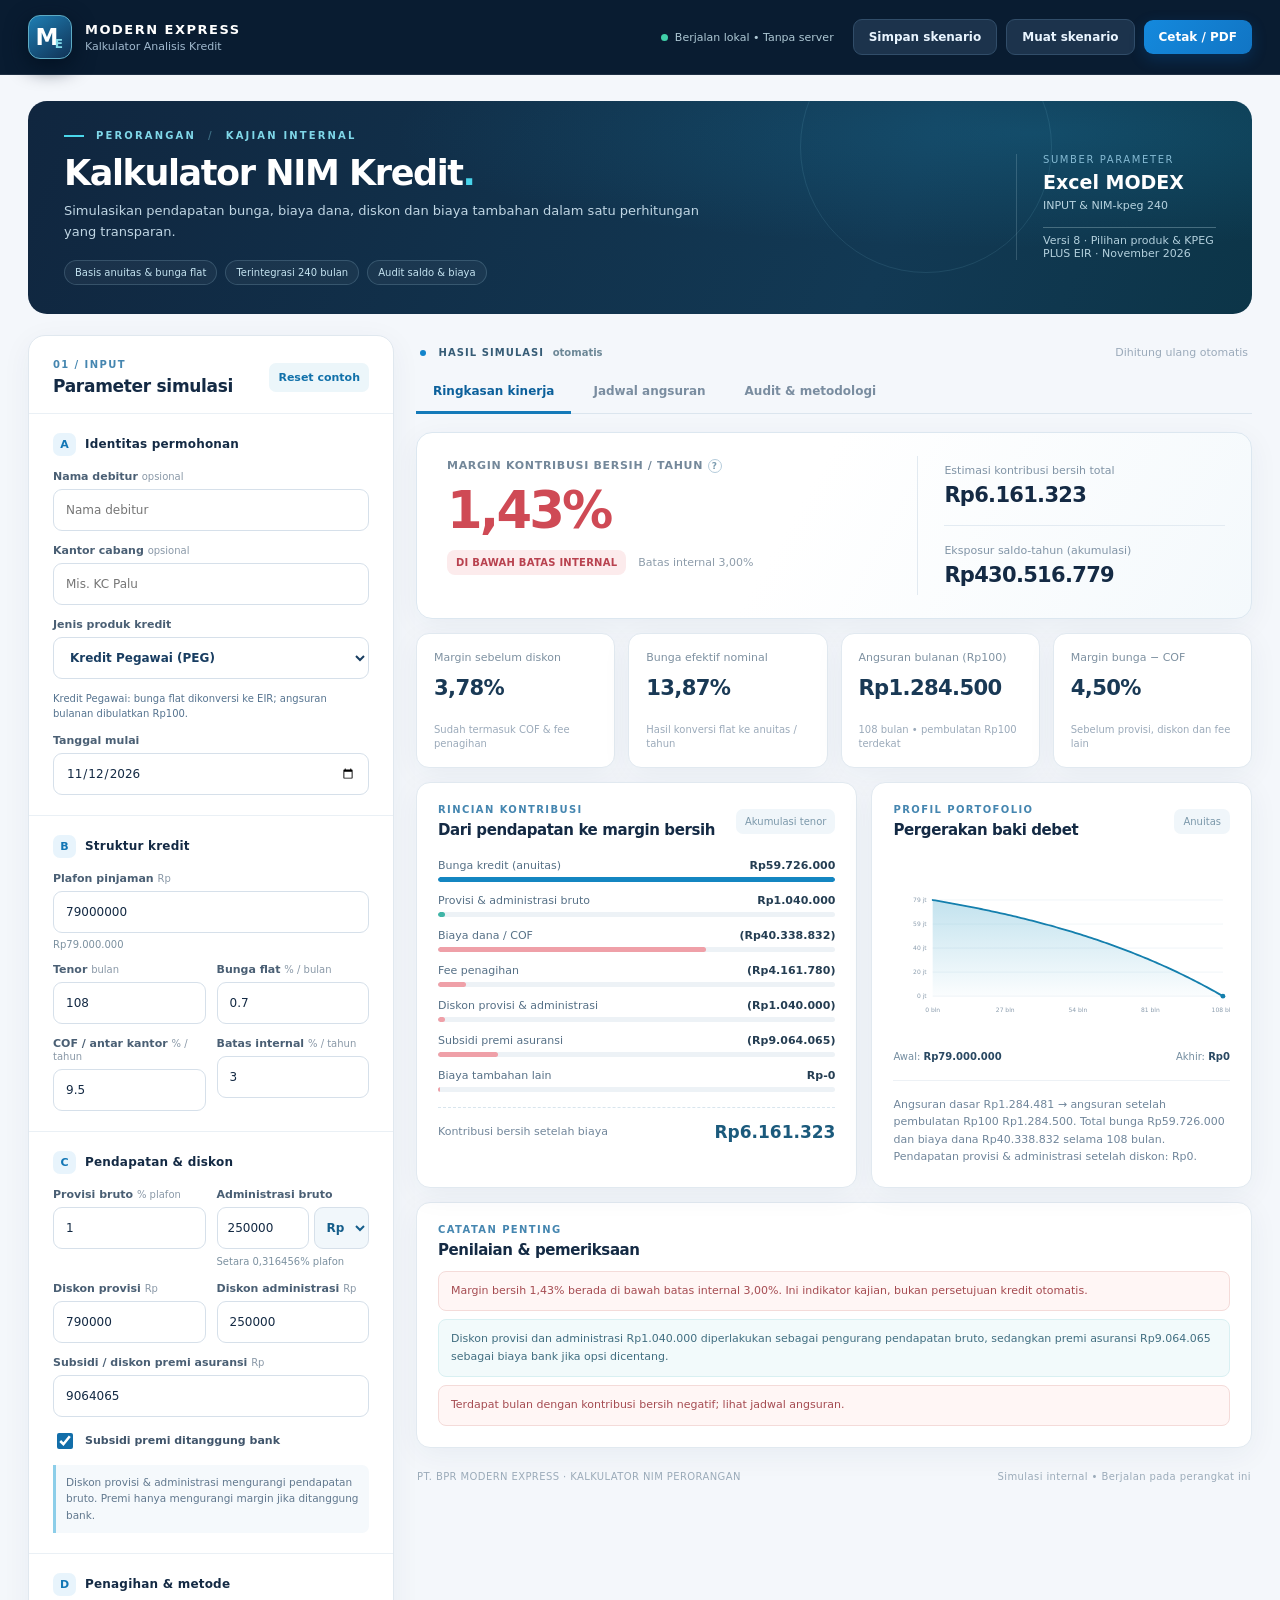
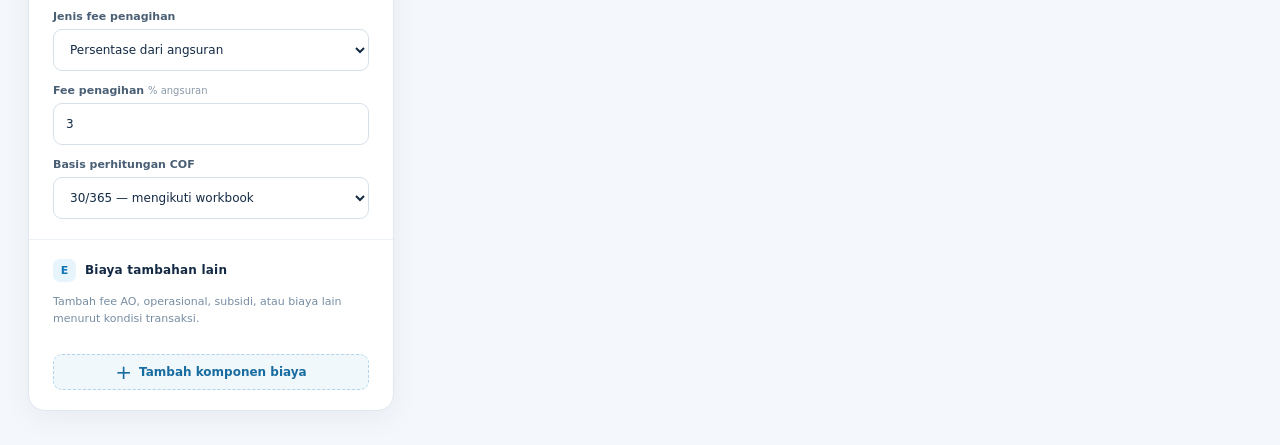
==== commit dbe908ac: "Kalkulator NIM V8: dropdown produk penuh, KPEG PLUS M1/M2/M3, pilihan produk lain, migrasi PEG" ====
--- a/kalkulator-nim/index.html
+++ b/kalkulator-nim/index.html
@@ -5,7 +5,7 @@
   <meta name="viewport" content="width=device-width, initial-scale=1">
   <meta name="theme-color" content="#0a1c31">
   <meta name="description" content="Kalkulator estimasi NIM dan margin kontribusi kredit perorangan PT. BPR Modern Express — offline dan responsif.">
-  <title>Kalkulator NIM MODEX V7 KPEG PLUS | Modern Express</title>
+  <title>Kalkulator NIM MODEX V8 | Pilihan Produk Kredit</title>
   <style>
 :root{--navy:#0c1d33;--ink:#142a44;--blue:#117ad1;--cyan:#12b7d9;--pale:#edf5fb;--bg:#f4f7fb;--line:#dce5ee;--muted:#708197;--soft:#91a1b1;--red:#cf4a55;--green:#158a73;--shadow:0 7px 30px rgba(15,47,83,.055);font-synthesis:none}
 *{box-sizing:border-box}html{scroll-behavior:smooth}body{margin:0;font-family:Inter,ui-sans-serif,system-ui,-apple-system,"Segoe UI",Roboto,Arial,sans-serif;background:var(--bg);color:var(--ink);font-size:14px;-webkit-font-smoothing:antialiased}
@@ -122,6 +122,13 @@
 .phase-chip{display:inline-block;padding:4px 7px;border-radius:5px;background:#e9f3fa;font-size:10px;font-weight:750;color:#1b6a9c;white-space:nowrap}
 .phase-chip.pension{color:#086a5a;background:#e3f6ed}
 @media(max-width:520px){.kpeg-fee-grid{grid-template-columns:1fr}}
+
+/* V8: pemilih produk selalu menampilkan pilihan lengkap, bukan datalist pencarian. */
+#product{cursor:pointer;appearance:auto;min-height:42px;font-weight:650;color:#183d61;background-color:#fff}
+#product optgroup{font-style:normal;font-weight:750;color:#2a587b}
+#product option{color:#183d61;font-weight:500}
+#productMethodHint{display:block;line-height:1.5;margin-top:6px;color:#55738f}
+#productCustomWrap[hidden]{display:none!important}
 </style>
 <style id="printPaperStyle">@media print{@page{size:A4 portrait;margin:12mm 13mm}}/* KPEG PLUS — transparansi fee pra dan pascapensiun, tanpa mengubah layout lama. */
 .kpeg-box{border:1px solid #bcd8ea;border-radius:12px;background:linear-gradient(145deg,#f4faff,#eaf4fc);padding:14px;display:flex;flex-direction:column;gap:12px;box-shadow:0 4px 12px rgba(21,107,169,.04)}
@@ -170,7 +177,7 @@
         <strong>Excel MODEX</strong>
         <span>INPUT &amp; NIM-kpeg 240</span>
         <div class="stamp-line"></div>
-        <small>Versi 7 · KPEG PLUS EIR dua fase · November 2026</small>
+        <small>Versi 8 · Pilihan produk &amp; KPEG PLUS EIR · November 2026</small>
       </div>
     </section>
 
@@ -183,7 +190,32 @@
           <div class="fields">
             <label class="field"><span>Nama debitur <em>opsional</em></span><input id="debtor" data-field="debtor" type="text" placeholder="Nama debitur" autocomplete="off" maxlength="100"></label>
             <label class="field"><span>Kantor cabang <em>opsional</em></span><input id="office" data-field="office" type="text" placeholder="Mis. KC Palu" maxlength="80"></label>
-            <label class="field"><span>Jenis produk</span><input id="product" data-field="product" type="text" list="productOptions" maxlength="80" value="Kredit Pegawai"><datalist id="productOptions"><option value="Kredit Pegawai"><option value="KPEG PLUS M1"><option value="KPEG PLUS M2"><option value="KPEG PLUS M3"><option value="Kredit Pensiun"></datalist></label>
+            <label class="field"><span>Jenis produk kredit</span>
+              <select id="product" data-field="product" aria-describedby="productMethodHint">
+                <optgroup label="Pegawai &amp; Pegawai Plus">
+                  <option value="Kredit Pegawai">Kredit Pegawai (PEG)</option>
+                  <option value="KPEG PLUS M1">KPEG PLUS — Metode 1 (M1)</option>
+                  <option value="KPEG PLUS M2">KPEG PLUS — Metode 2 (M2)</option>
+                  <option value="KPEG PLUS M3">KPEG PLUS — Metode 3 (M3)</option>
+                </optgroup>
+                <optgroup label="Produk lain · simulasi anuitas/flat umum">
+                  <option value="Kredit Pensiun">Kredit Pensiun</option>
+                  <option value="Kredit Swasta">Kredit Swasta</option>
+                  <option value="Kredit Produktif">Kredit Produktif (Angsuran)</option>
+                  <option value="Kredit Modal Kerja">Kredit Modal Kerja (Angsuran)</option>
+                  <option value="Kredit Investasi">Kredit Investasi (Angsuran)</option>
+                  <option value="KPR">Kredit Pemilikan Rumah (KPR)</option>
+                  <option value="Kredit Kendaraan R4">Kredit Kendaraan R4</option>
+                  <option value="Modex Emas">Modex Emas</option>
+                </optgroup>
+                <option value="__custom_product__">Produk lain — ketik nama</option>
+              </select>
+              <small id="productMethodHint" class="input-hint" aria-live="polite">Kredit Pegawai: flat dikonversi ke EIR; KPEG PLUS: EIR dua fase.</small>
+            </label>
+            <label class="field" id="productCustomWrap" hidden><span>Nama produk lainnya</span>
+              <input type="text" id="productCustomInput" placeholder="Tulis nama produk" autocomplete="off" maxlength="80">
+              <small class="input-hint">Produk kustom memakai simulasi bunga flat → anuitas umum, bukan aturan khusus produk tersebut.</small>
+            </label>
             <label class="field"><span>Tanggal mulai</span><input id="startingDate" data-field="startingDate" type="date"></label>
           </div>
         </section>
@@ -837,6 +869,27 @@
   const money = n => (n < -0.5 ? '(' + fmtInt.format(-n) + ')' : fmtInt.format(n));
   const percent = n => fmtPct.format(n) + '%';
   const escapeText = s => String(s ?? '').replace(/[&<>"']/g, c => ({'&':'&amp;','<':'&lt;','>':'&gt;','"':'&quot;',"'":'&#39;'}[c]));
+
+  const CUSTOM_PRODUCT='__custom_product__';
+  function normalizeProductName(value) {
+    const name=String(value??'').trim();
+    if (/^(?:PEG|KPEG)$/i.test(name)) return 'Kredit Pegawai';
+    if (/^KPEG\s*PLUS\s*(?:METODE\s*)?([123])$/i.test(name)) return 'KPEG PLUS M'+name.match(/([123])$/)[1];
+    return name||'Kredit Pegawai';
+  }
+  function syncProductPicker(){
+    state.product=normalizeProductName(state.product);
+    const selector=$('product');
+    const isPreset=Array.from(selector.options).some(o=>o.value===state.product && o.value!==CUSTOM_PRODUCT);
+    selector.value=isPreset?state.product:CUSTOM_PRODUCT;
+    $('productCustomWrap').hidden=isPreset;
+    if(!isPreset) $('productCustomInput').value=state.product;
+    let hint;
+    if(engine.isKpegPlus(state.product)) hint='Metode EIR dua fase aktif. Isi bunga EIR, tanggal pensiun serta fee tiap fase. M1/M2/M3 menggunakan model dua fase; cocokkan ketentuan masing-masing metode dengan kebijakan bank.';
+    else if(state.product==='Kredit Pegawai') hint='Kredit Pegawai: bunga flat dikonversi ke EIR; angsuran bulanan dibulatkan Rp100.';
+    else hint='Simulasi metode umum: flat dikonversi ke EIR anuitas. Belum memuat rumus khusus produk ini; validasi dengan kebijakan bank.';
+    $('productMethodHint').textContent=hint;
+  }
   const finite = n => Number.isFinite(n) ? n : 0;
   function snapshotAllowed(data) {
     const obj = { ...baseDefaults };
@@ -861,6 +914,7 @@
       if (el.type==='checkbox') el.checked=Boolean(state[field]);
       else el.value=state[field];
     }
+    syncProductPicker();
     $('collectionPctWrap').hidden = state.collectionMode !== 'percent';
     toggleKpegFields();
     $('collectionNominalWrap').hidden = state.collectionMode !== 'nominal';
@@ -905,6 +959,9 @@
       }
       state.administrationMode=next;
       $('administration').value=Number.isFinite(state.administration)?state.administration:'';
+    } else if(field==='product') {
+      state.product=el.value===CUSTOM_PRODUCT?($('productCustomInput').value.trim()||'Produk Lainnya'):el.value;
+      syncProductPicker();
     } else {
       state[field]=el.type==='checkbox' ? el.checked : numberFields.has(field) ? (el.value==='' ? (field.startsWith('pensionCollection')||field.startsWith('plusPayment')?'':NaN) : Number(el.value)) : el.value;
     }
@@ -1223,6 +1280,12 @@
     fillInputs();
     $('btnLoadKpegExample').addEventListener('click',loadKpegReference);
     document.querySelectorAll('[data-field]').forEach(el=>el.addEventListener(el.tagName==='SELECT'||el.type==='checkbox'?'change':'input',onFormEdit));
+    $('productCustomInput').addEventListener('input',e=>{
+      if($('product').value!==CUSTOM_PRODUCT)return;
+      state.product=e.target.value.trim()||'Produk Lainnya';
+      $('productMethodHint').textContent='Produk kustom: kalkulasi metode umum flat → EIR anuitas, bukan tarif atau perhitungan khusus produk.';
+      persist();update();
+    });
     $('extraList').addEventListener('input',onCostEdit);
     $('extraList').addEventListener('change',onCostEdit);
     $('extraList').addEventListener('click',onCostEdit);
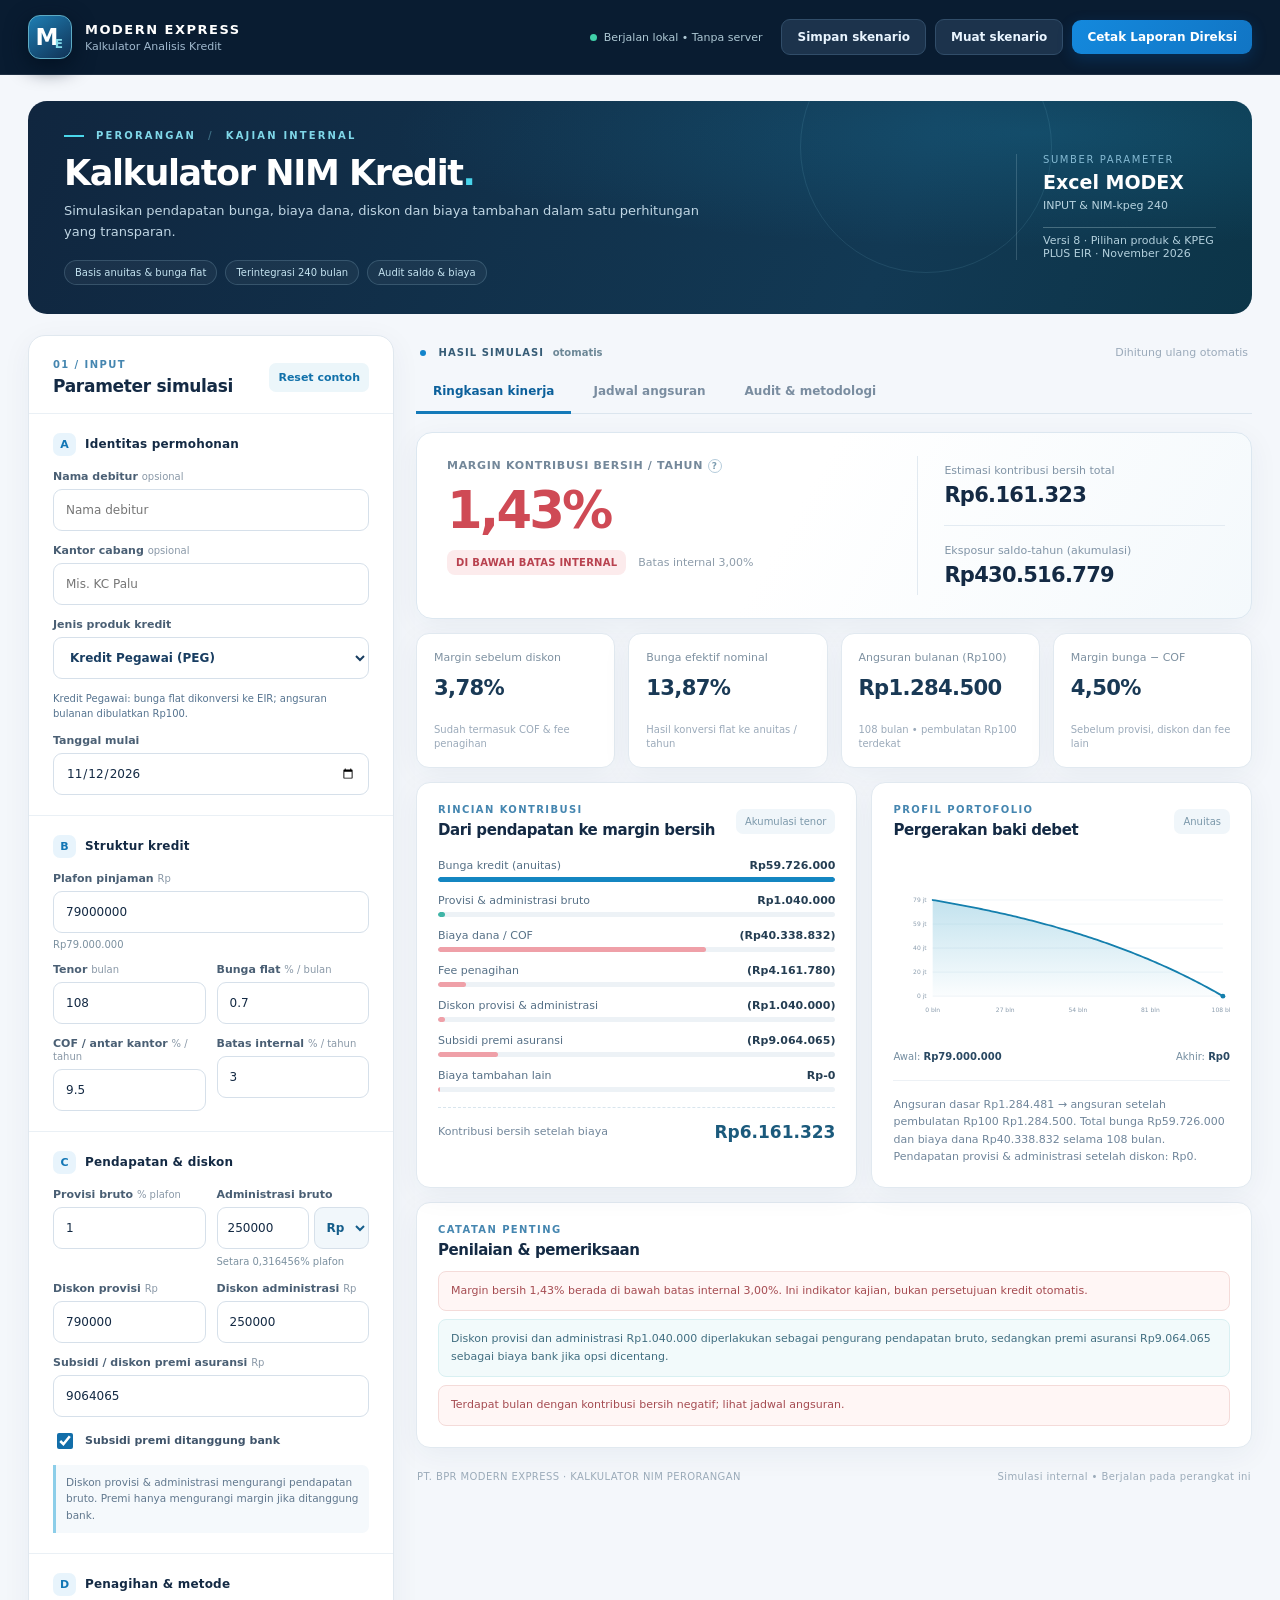
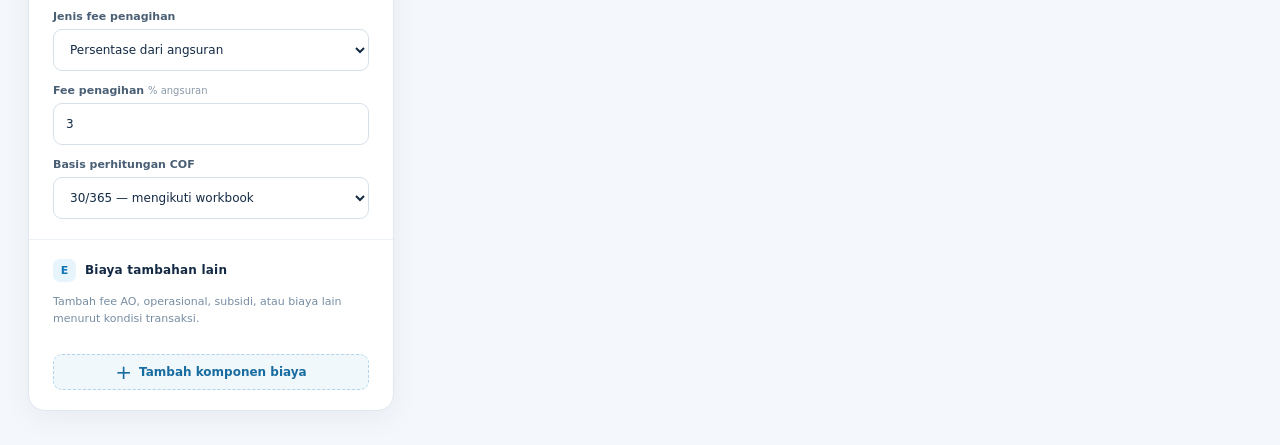
==== commit 416e9ef6: "Update kalkulator NIM MODEX V9 dengan cetak laporan Direksi profesional" ====
--- a/kalkulator-nim/index.html
+++ b/kalkulator-nim/index.html
@@ -5,7 +5,7 @@
   <meta name="viewport" content="width=device-width, initial-scale=1">
   <meta name="theme-color" content="#0a1c31">
   <meta name="description" content="Kalkulator estimasi NIM dan margin kontribusi kredit perorangan PT. BPR Modern Express — offline dan responsif.">
-  <title>Kalkulator NIM MODEX V8 | Pilihan Produk Kredit</title>
+  <title>Kalkulator NIM MODEX V9 | Cetak Laporan Direksi</title>
   <style>
 :root{--navy:#0c1d33;--ink:#142a44;--blue:#117ad1;--cyan:#12b7d9;--pale:#edf5fb;--bg:#f4f7fb;--line:#dce5ee;--muted:#708197;--soft:#91a1b1;--red:#cf4a55;--green:#158a73;--shadow:0 7px 30px rgba(15,47,83,.055);font-synthesis:none}
 *{box-sizing:border-box}html{scroll-behavior:smooth}body{margin:0;font-family:Inter,ui-sans-serif,system-ui,-apple-system,"Segoe UI",Roboto,Arial,sans-serif;background:var(--bg);color:var(--ink);font-size:14px;-webkit-font-smoothing:antialiased}
@@ -129,6 +129,87 @@
 #product option{color:#183d61;font-weight:500}
 #productMethodHint{display:block;line-height:1.5;margin-top:6px;color:#55738f}
 #productCustomWrap[hidden]{display:none!important}
+
+
+/* V9 — pusat cetak laporan Direksi. Tidak memengaruhi perhitungan NIM. */
+.print-center{position:fixed;inset:0;z-index:180;background:rgba(5,20,39,.63);display:flex;align-items:center;justify-content:center;padding:16px;backdrop-filter:blur(6px)}
+.print-center[hidden]{display:none!important}
+.print-dialog{background:linear-gradient(160deg,#fff,#f6faff);border:1px solid #d4e4f0;border-radius:20px;box-shadow:0 24px 85px rgba(0,22,45,.3);width:min(670px,100%);max-height:min(94vh,790px);overflow-y:auto;color:#16324c}
+.print-dialog-head{padding:21px 26px;background:linear-gradient(125deg,#0d2b49,#164e70);border-radius:19px 19px 0 0;color:#fff;display:flex;gap:18px;align-items:flex-start;justify-content:space-between}
+.print-dialog-head span{font-size:10px;color:#93d7e9;letter-spacing:1.6px;font-weight:800}
+.print-dialog-head h2{font-size:21px;margin:6px 0 5px;letter-spacing:-.5px}.print-dialog-head p{margin:0;font-size:12px;color:#c5ddeb;line-height:1.55}
+.print-dialog-close{background:#ffffff19;border:1px solid #ffffff36;color:white;width:33px;height:33px;border-radius:9px;font-size:21px;flex:none}
+.print-dialog-body{padding:20px 26px}
+.print-dialog-grid{display:grid;grid-template-columns:repeat(2,minmax(0,1fr));gap:13px}
+.print-dialog .print-field{min-width:0;display:flex;flex-direction:column;gap:6px;font-size:11px;font-weight:750;color:#49647b}
+.print-dialog .print-field input,.print-dialog .print-field select,.print-dialog .print-field textarea{background:#fff;border:1px solid #d3e2ed;border-radius:9px;padding:10px 12px;min-height:41px;width:100%;font-size:12px;color:#1d3c55}
+.print-dialog .print-field textarea{resize:vertical;min-height:62px;line-height:1.4}
+.print-dialog .print-field.span-2{grid-column:1/-1}.print-dialog .print-field input::placeholder,.print-dialog .print-field textarea::placeholder{color:#a6b3c1}
+.print-dialog .print-hint{border-left:3px solid #4bb4d2;background:#eef7fb;color:#4c7086;font-size:11px;line-height:1.6;padding:10px 12px;margin:12px 0 16px;border-radius:0 7px 7px 0}
+.print-dialog h3{font-size:11px;letter-spacing:1.1px;color:#2b6892;text-transform:uppercase;margin:17px 0 12px}
+.print-dialog-foot{padding:16px 26px 20px;display:flex;align-items:center;justify-content:flex-end;gap:11px;border-top:1px solid #e1eaf1}
+.print-dialog-foot .button{padding:12px 18px;font-size:12px}
+.print-year-wrap[hidden]{display:none!important}
+@media(max-width:560px){.print-dialog-body{padding:16px}.print-dialog-head{padding:18px}.print-dialog-foot{padding:14px}.print-dialog-grid{grid-template-columns:1fr}.print-dialog .print-field.span-2{grid-column:auto}}
+@media print {
+  .print-center{display:none!important}
+  /* Ringkasan Eksekutif Direksi: kertas putih, aksen navy, bayangan 3D ringan. */
+  .director{color:#18364f;letter-spacing:0;line-height:1.29!important;font-family:Arial,'Segoe UI',sans-serif!important}
+  .director .print-band{height:5px;margin-bottom:8px}
+  .director .print-header{padding-bottom:8px;gap:8px}
+  .director .print-bank strong{font-size:12px}.director .print-bank span{font-size:7.5px}
+  .director .print-mark{width:35px;height:35px;flex-basis:35px;font-size:13px;box-shadow:2px 3px 0 #c4d9e9}
+  .director .print-code strong{font-size:9px}.director .print-code small{font-size:8px}
+  .director .director-heading{display:flex;align-items:center;justify-content:space-between;gap:12px;margin:11px 0 9px}
+  .director .director-heading h2{font-size:15px;font-weight:900;margin:0;color:#133956}
+  .director .director-heading small{font-size:8px;color:#678297;display:block;margin-top:3px}
+  .director .director-label{font-size:8px;font-weight:900;color:#377398;background:#ebf5f9!important;border:1px solid #bddbe9;border-radius:5px;padding:5px 8px;white-space:nowrap}
+  .director .director-hero{display:grid;grid-template-columns:1.1fr 1fr 1fr;gap:8px;margin-bottom:10px}
+  .director .director-tile{min-width:0;padding:13px 12px 12px;border:1px solid #d1dfeb;border-bottom:3px solid #afc7dc;border-radius:10px;background:linear-gradient(150deg,#fff,#f1f7fc)!important;box-shadow:2px 3px 0 #e4edf3;break-inside:avoid}
+  .director .director-tile.primary{background:linear-gradient(132deg,#0b2c4c,#1b6085)!important;color:white!important;border-color:#145477;border-bottom-color:#72bdcf;box-shadow:2px 3px 0 #cbdde8}
+  .director .director-tile span{display:block;font-size:9.4px;color:#728a9e;font-weight:750;line-height:1.4;text-transform:uppercase;letter-spacing:.35px}
+  .director .director-tile.primary span{color:#c3e2ec!important}
+  .director .director-tile b{display:block;font-size:20px;letter-spacing:-.6px;margin:6px 0;color:#153e60;line-height:1.12}
+  .director .director-tile.primary b{font-size:25px;color:#fff!important}
+  .director .director-tile small{display:block;font-size:9px;color:#738ca0;line-height:1.3}
+  .director .director-tile.primary small{color:#d0e6f0!important}
+  .director .director-section{display:flex;align-items:center;gap:8px;color:#175179;font-size:11px;font-weight:900;margin:10px 0 7px;letter-spacing:.25px;page-break-after:avoid}
+  .director .director-section i{height:7px;width:7px;border-radius:2px;background:#2491b3;display:block}
+  .director .director-profile{display:grid;grid-template-columns:repeat(3,minmax(0,1fr));gap:0;border:1px solid #d8e5ee;border-radius:8px;overflow:hidden}
+  .director .director-profile div{min-width:0;padding:8px 9px 8px;border-bottom:1px solid #e5edf3;border-right:1px solid #e5edf3;background:linear-gradient(180deg,#fff,#f9fbfd)!important;min-height:42px}
+  .director .director-profile div:nth-child(3n){border-right:0}.director .director-profile div:nth-last-child(-n+3){border-bottom:0}
+  .director .director-profile small{display:block;font-size:9px;color:#73879b;font-weight:650;margin-bottom:3px}
+  .director .director-profile b{display:block;font-size:10.8px;color:#193c59;font-weight:800;overflow-wrap:anywhere}
+  .director .director-table{width:100%;border-collapse:collapse;table-layout:fixed;margin:0;font-size:10px}
+  .director .director-table th{background:#163f5e!important;color:#fff!important;font-size:10px;font-weight:850;padding:7px 10px;text-align:left}
+  .director .director-table th:last-child{text-align:right;width:32%}
+  .director .director-table td{padding:6.4px 10px;border-bottom:1px solid #e3ebf0;font-size:10px;color:#234358}
+  .director .director-table td:last-child{text-align:right;font-weight:700;white-space:nowrap}
+  .director .director-table tbody tr:nth-child(even){background:#f7fafc!important}
+  .director .director-table .total{background:linear-gradient(90deg,#e1f0f8,#e9f6fc)!important}
+  .director .director-table .total td{font-size:10px;font-weight:900!important;color:#0c4f72;padding:8px 10px;border-top:2px solid #88b9d1;border-bottom:2px solid #88b9d1}
+  .director .director-table .neg{color:#b43f4c!important}.director .director-table .pos{color:#0c765f!important}
+  .director .director-check{padding:9px 11px;margin-top:10px;border:1px solid #c9e0ed;border-left:4px solid #167fa6;background:linear-gradient(110deg,#eef7fb,#fff)!important;border-radius:7px;break-inside:avoid}
+  .director .director-check.bad{border-color:#eed4d7;border-left-color:#c8485c;background:linear-gradient(110deg,#fff1f2,#fff)!important}
+  .director .director-check strong{font-size:11px;color:#194965;display:block}
+  .director .director-check.bad strong{color:#ab3f4c}
+  .director .director-check p{font-size:10px;line-height:1.38;margin:4px 0 0;color:#526d80}
+  .director .director-notes{font-size:9px;color:#6b8091;line-height:1.35;margin:7px 2px 0}
+  .director .director-notes b{color:#334e66}
+  .director .director-signatures{display:grid;grid-template-columns:repeat(3,minmax(0,1fr));gap:16px;margin:16px 5px 0;break-inside:avoid}
+  .director .director-signatures>div{text-align:center;min-height:66px}
+  .director .director-signatures small{font-size:9.4px;color:#315672;font-weight:750;display:block}
+  .director .director-signatures span{display:block;border-bottom:1px solid #8faabb;max-width:165px;margin:32px auto 3px}
+  .director .director-signatures b{font-size:9.4px;color:#3b5568;font-weight:600;overflow-wrap:anywhere;display:block}
+  .director .director-footer{display:flex;justify-content:space-between;gap:10px;border-top:1px solid #d5e3ed;margin-top:7px;padding-top:6px;font-size:8px;color:#8399a8}
+  .director .director-footer strong{color:#48647a}
+  .director .director-nop{font-variant-numeric:tabular-nums;font-size:7.5px;white-space:nowrap}
+  .print-schedule-table td{font-size:8.7px!important;padding:5.7px 3px!important}
+  .print-schedule-table th{font-size:8.3px!important;padding:7px 3px!important}
+  .print-schedule .print-header{break-inside:avoid}
+  .print-schedule .print-bottom{break-inside:avoid}
+  .print-schedule-table tbody tr{break-inside:avoid}
+}
 </style>
 <style id="printPaperStyle">@media print{@page{size:A4 portrait;margin:12mm 13mm}}/* KPEG PLUS — transparansi fee pra dan pascapensiun, tanpa mengubah layout lama. */
 .kpeg-box{border:1px solid #bcd8ea;border-radius:12px;background:linear-gradient(145deg,#f4faff,#eaf4fc);padding:14px;display:flex;flex-direction:column;gap:12px;box-shadow:0 4px 12px rgba(21,107,169,.04)}
@@ -160,7 +241,7 @@
       <button type="button" id="btnExportScenario" class="button button-muted">Simpan skenario</button>
       <label for="importScenario" class="button button-muted file-label">Muat skenario</label>
       <input id="importScenario" type="file" accept="application/json,.json" hidden>
-      <button type="button" id="btnPrint" class="button button-primary">Cetak / PDF</button>
+      <button type="button" id="btnPrint" class="button button-primary">Cetak Laporan Direksi</button>
     </div>
   </header>
 
@@ -341,6 +422,29 @@
     </div>
   </main>
   <div id="toast" class="toast" aria-live="polite"></div>
+  <div id="printCenter" class="print-center" hidden>
+    <section class="print-dialog" role="dialog" aria-modal="true" aria-labelledby="printDialogTitle">
+      <div class="print-dialog-head"><div><span>PUSAT CETAK / MODEX REPORT</span><h2 id="printDialogTitle">Siapkan laporan untuk Direksi</h2><p>Pilih format, isi keterangan laporan, lalu cetak atau simpan PDF melalui browser.</p></div><button type="button" class="print-dialog-close" id="printClose" aria-label="Tutup panel cetak">×</button></div>
+      <div class="print-dialog-body">
+        <div class="print-dialog-grid">
+          <label class="print-field span-2">Jenis cetakan<select id="printReportType"><option value="director">Ringkasan Eksekutif Direksi — A4 Potret</option><option value="summary">Kajian Teknis Lengkap — A4 Potret</option><option value="schedule">Jadwal Angsuran Terperinci — A4 Lanskap</option></select></label>
+          <label class="print-field print-year-wrap span-2" id="printYearWrap" hidden>Periode jadwal<select id="printYear"><option value="all">Seluruh tenor</option></select></label>
+          <label class="print-field">Nomor / referensi laporan<input id="printReference" maxlength="65" placeholder="Contoh: KAJ-NIM/AREA2/001"></label>
+          <label class="print-field">Tujuan laporan<input id="printRecipient" maxlength="70" value="Direksi" placeholder="Direksi"></label>
+        </div>
+        <div class="print-hint" id="printFormatHint">Laporan Direksi menampilkan KPI margin, parameter penting, rekap biaya, kesimpulan dan 3 kolom paraf/tanda tangan. Format ringkas A4 potret.</div>
+        <h3>Identitas pemeriksaan / persetujuan</h3>
+        <div class="print-dialog-grid">
+          <label class="print-field">Disusun oleh<input id="printPreparer" maxlength="80" placeholder="Nama analis / jabatan"></label>
+          <label class="print-field">Diperiksa oleh<input id="printReviewer" maxlength="80" placeholder="Nama pemeriksa / jabatan"></label>
+          <label class="print-field span-2">Mengetahui<input id="printApprover" maxlength="80" placeholder="Nama pejabat / jabatan"></label>
+          <label class="print-field span-2">Catatan analisis (opsional)<textarea id="printAnalystNote" maxlength="300" placeholder="Catatan singkat untuk Direksi. Tidak memengaruhi angka simulasi."></textarea></label>
+        </div>
+        <div class="print-hint">Laporan ini merupakan simulasi margin kontribusi kredit, bukan persetujuan kredit atau NIM resmi laporan keuangan. Hasil mengikuti data yang sedang tampil; tidak dikirim ke server.</div>
+      </div>
+      <div class="print-dialog-foot"><button type="button" id="printCancel" class="button button-secondary">Batal</button><button type="button" id="printConfirm" class="button button-primary">Pratinjau Cetak / Simpan PDF</button></div>
+    </section>
+  </div>
   <div id="printArea" class="print-area"></div>
   <script>
 /* Kalkulator NIM Perorangan MODEX — mesin matematika murni, tanpa dependensi. */
@@ -890,6 +994,7 @@
     else hint='Simulasi metode umum: flat dikonversi ke EIR anuitas. Belum memuat rumus khusus produk ini; validasi dengan kebijakan bank.';
     $('productMethodHint').textContent=hint;
   }
+
   const finite = n => Number.isFinite(n) ? n : 0;
   function snapshotAllowed(data) {
     const obj = { ...baseDefaults };
@@ -1166,11 +1271,13 @@
     const lines=[head,...data].map(row=>row.map(v=>'"'+String(v).replace(/"/g,'""')+'"').join(';')).join('\r\n');
     downloadBlob('Jadwal_NIM_MODEX_'+r.data.tenor+'bulan.csv','\ufeff'+lines,'text/csv;charset=utf-8');toast('Jadwal angsuran berhasil diunduh.');
   }
-  function preparePrint(scheduleMode) {
+  function preparePrint(scheduleMode, options={}) {
     if (!current) return;
     const r = current, t = r.totals;
     const negative = v => v < -0.5 ? ' num-neg' : v > 0.5 ? ' num-pos' : '';
     const today = fmtDate.format(new Date());
+    const reference = String(options.reference || '').trim();
+    const reportSuffix = reference ? ' | Ref: ' + escapeText(reference) : '';
     const bad = r.netMarginPct < r.data.minimumMarginPct;
     const diff = r.netMarginPct - r.data.minimumMarginPct;
     // Ukuran kertas mengikuti jenis laporan: ringkasan potret, jadwal lanskap.
@@ -1182,7 +1289,7 @@
           <div class="print-mark">ME</div>
           <div><strong>PT. BPR MODERN EXPRESS</strong><span>ANALISIS MARGIN KREDIT PERORANGAN</span></div>
         </div>
-        <div class="print-code"><strong>${scheduleMode?'JADWAL ANGSURAN':'LAPORAN KAJIAN NIM'}</strong><small>Dicetak: ${escapeText(today)}</small></div>
+        <div class="print-code"><strong>${scheduleMode?'JADWAL ANGSURAN':'LAPORAN KAJIAN NIM'}</strong><small>Dicetak: ${escapeText(today)}${reportSuffix}</small></div>
       </div>`;
     let html;
     if (!scheduleMode) {
@@ -1233,10 +1340,13 @@
         <div class="print-bottom"><span>PT. BPR MODERN EXPRESS • KAJIAN INTERNAL</span><span>Dokumen simulasi • ${escapeText(today)}</span></div>
       </div>`;
     } else {
-      const sums = [t.openingBalances,t.principal,t.interest,t.payment,t.cof,t.collection,t.grossFees-t.discountedFees,t.insurance+t.extras,t.net];
+      const onlyYear=String(options.year||'all');
+      const printRows=onlyYear==='all' ? r.schedule : r.schedule.filter(x=>String(x.date).startsWith(onlyYear));
+      if(!printRows.length){toast('Tidak ada jadwal untuk periode yang dipilih.');return;}
+      const periodTotals=printRows.reduce((a,x)=>{a.principal+=x.principal;a.interest+=x.interest;a.payment+=x.payment;a.cof+=x.cof;a.collection+=x.collection;a.fees+=x.grossFees-x.discountedFees;a.other+=x.insurance+x.extras;a.net+=x.net;return a;},{principal:0,interest:0,payment:0,cof:0,collection:0,fees:0,other:0,net:0});
       const head = ['Ke-','Saldo awal','Pokok','Bunga','Angsuran','COF','Fee','Prov & adm neto','Premi & biaya','Kontribusi','Saldo akhir'];
       html = `<div class="report-shell print-schedule">${top}
-        <div class="print-doc-title print-schedule-header"><div><h2>Jadwal Angsuran & Kontribusi NIM</h2><p>Rincian per bulan dan komponen pembentukan margin${r.isKpegPlus?' • Transisi pensiun '+escapeText(r.data.retirementDate):''}</p></div><span class="print-tag">${escapeText(String(r.data.tenor))} BULAN • ANUITAS</span></div>
+        <div class="print-doc-title print-schedule-header"><div><h2>Jadwal Angsuran & Kontribusi NIM</h2><p>Rincian per bulan dan komponen pembentukan margin${r.isKpegPlus?' • Transisi pensiun '+escapeText(r.data.retirementDate):''}</p></div><span class="print-tag">${onlyYear==='all'?escapeText(String(r.data.tenor))+' BULAN':('TAHUN '+escapeText(onlyYear))} • ANUITAS</span></div>
         <div class="print-schedule-meta">
           <div class="sm-item"><span>Debitur / cabang</span><strong>${escapeText((r.data.debtor||'–')+' / '+(r.data.office||'–'))}</strong></div>
           <div class="sm-item"><span>Plafon</span><strong>${escapeText(currency(r.data.principal))}</strong></div>
@@ -1244,16 +1354,114 @@
           <div class="sm-item"><span>Margin bersih / tahun</span><strong>${escapeText(percent(r.netMarginPct))}</strong></div>
         </div>
         <table class="print-table print-schedule-table"><thead><tr>${head.map(h=>'<th>'+escapeText(h)+'</th>').join('')}</tr></thead><tbody>
-        ${r.schedule.map(x=>`<tr><td>${x.month}</td><td>${money(x.opening)}</td><td>${money(x.principal)}</td><td>${money(x.interest)}</td><td>${money(x.payment)}</td><td>${money(x.cof)}</td><td>${money(x.collection)}</td><td>${money(x.grossFees-x.discountedFees)}</td><td>${money(x.insurance+x.extras)}</td><td class="${negative(x.net)}">${money(x.net)}</td><td>${money(x.closing)}</td></tr>`).join('')}
-        <tr class="sum-row"><td>TOTAL</td><td>–</td><td>${money(t.principal)}</td><td>${money(t.interest)}</td><td>${money(t.payment)}</td><td>${money(t.cof)}</td><td>${money(t.collection)}</td><td>${money(t.grossFees-t.discountedFees)}</td><td>${money(t.insurance+t.extras)}</td><td>${money(t.net)}</td><td>${money(r.schedule.at(-1).closing)}</td></tr>
+        ${printRows.map(x=>`<tr><td>${x.month}</td><td>${money(x.opening)}</td><td>${money(x.principal)}</td><td>${money(x.interest)}</td><td>${money(x.payment)}</td><td>${money(x.cof)}</td><td>${money(x.collection)}</td><td>${money(x.grossFees-x.discountedFees)}</td><td>${money(x.insurance+x.extras)}</td><td class="${negative(x.net)}">${money(x.net)}</td><td>${money(x.closing)}</td></tr>`).join('')}
+        <tr class="sum-row"><td>${onlyYear==='all'?'TOTAL':'TOTAL PERIODE'}</td><td>–</td><td>${money(periodTotals.principal)}</td><td>${money(periodTotals.interest)}</td><td>${money(periodTotals.payment)}</td><td>${money(periodTotals.cof)}</td><td>${money(periodTotals.collection)}</td><td>${money(periodTotals.fees)}</td><td>${money(periodTotals.other)}</td><td>${money(periodTotals.net)}</td><td>${money(printRows.at(-1).closing)}</td></tr>
         </tbody></table>
-        <p class="print-schedule-note">${r.isKpegPlus?'KPEG PLUS: fee sebelum pensiun '+escapeText(currency(r.totals.collectionBefore))+'; setelah pensiun '+escapeText(currency(r.totals.collectionAfter))+'; tanggal efektif '+escapeText(r.data.retirementDate)+'. ':''}${r.isKpegPlus?'Angsuran dua fase KPEG PLUS mengikuti metode Rupiah penuh / Rp100 pilihan dan bunga EIR nominal atas saldo awal, dengan rekonsiliasi akhir.':'Angsuran normal dibulatkan ke Rp100 terdekat. Angsuran terakhir menyesuaikan sisa saldo, sehingga baki debet akhir Rp0.'} Nilai ditampilkan dalam Rupiah tanpa desimal.</p>
+        <p class="print-schedule-note">${r.isKpegPlus?'KPEG PLUS: fee sebelum pensiun '+escapeText(currency(r.totals.collectionBefore))+'; setelah pensiun '+escapeText(currency(r.totals.collectionAfter))+'; tanggal efektif '+escapeText(r.data.retirementDate)+'. ':''}${r.isKpegPlus?'Angsuran dua fase KPEG PLUS mengikuti metode Rupiah penuh / Rp100 pilihan dan bunga EIR nominal atas saldo awal, dengan rekonsiliasi akhir.':'Angsuran normal dibulatkan ke Rp100 terdekat. Angsuran terakhir menyesuaikan sisa saldo, sehingga baki debet akhir Rp0.'} ${onlyYear==='all'?'':'Tabel hanya memuat tahun ' + escapeText(onlyYear) + '; total adalah subtotal periode tersebut. ' }Nilai ditampilkan dalam Rupiah tanpa desimal.</p>
         <div class="print-signatures"><div class="sig"><strong>Disiapkan oleh</strong><span>Petugas / Analis Kredit</span></div><div class="sig"><strong>Diperiksa oleh</strong><span>Pejabat pemeriksa</span></div></div>
         <div class="print-bottom"><span>PT. BPR MODERN EXPRESS • JADWAL ANGSURAN</span><span>Dicetak: ${escapeText(today)}</span></div>
       </div>`;
     }
     $('printArea').innerHTML = html;
     window.print();
+  }
+  function directorReport(options={}) {
+    if(!current)return;
+    const r=current,t=r.totals,bad=r.netMarginPct<r.data.minimumMarginPct;
+    const ref=String(options.reference||'').trim();
+    const recipient=String(options.recipient||'Direksi').trim()||'Direksi';
+    const printed=fmtDate.format(new Date());
+    const reportLine=(a,b)=>`<tr><td>${escapeText(a)}</td><td class="${b<-.5?'neg':b>.5?'pos':''}">${escapeText(money(Math.abs(b)<.5?0:b))}</td></tr>`;
+    const diff=r.netMarginPct-r.data.minimumMarginPct;
+    const principal=currency(r.data.principal);
+    const feeInfo=r.isKpegPlus ? `Aktif: ${currency(r.totals.collectionBefore)} (${r.totals.monthsBefore} bulan); pensiun: ${currency(r.totals.collectionAfter)} (${r.totals.monthsAfter} bulan)` : `Total fee ${currency(t.collection)}`;
+    const baseProfile=[
+      ['Kantor cabang',r.data.office||'Belum diisi'],
+      ['Nama debitur',r.data.debtor||'Belum diisi'],
+      ['Produk kredit',r.data.product||'–'],
+      ['Plafon kredit',principal],
+      ['Tenor',r.data.tenor+' bulan'],
+      ['Tanggal mulai',r.data.startingDate?fmtDate.format(new Date(r.data.startingDate+'T12:00:00')):'–'],
+      [r.isKpegPlus?'Bunga EIR / tahun':'Bunga flat / bulan',percent(r.isKpegPlus?r.data.plusEirAnnualPct:r.data.flatMonthlyPct)],
+      ['COF / tahun',percent(r.data.cofAnnualPct)],
+      [r.isKpegPlus?'Angsuran aktif':'Angsuran per bulan',currency(r.isKpegPlus?r.plusActive:r.installment)],
+      ...(r.isKpegPlus?[
+        ['Angsuran pensiun',currency(r.plusPension)],
+        ['Mulai pensiun',r.data.retirementDate||'–'],
+        ['Fee aktif / pensiun',`${currency(r.totals.collectionBefore)} / ${currency(r.totals.collectionAfter)}`]
+      ]:[])
+    ];
+    const heading='<div class="print-band"></div><div class="print-header"><div class="print-bank"><div class="print-mark">ME</div><div><strong>PT. BPR MODERN EXPRESS</strong><span>AREA BISNIS • KAJIAN MARGIN KREDIT PERORANGAN</span></div></div><div class="print-code"><strong>RAHASIA • INTERNAL</strong><small>Dicetak: '+escapeText(printed)+'</small></div></div>';
+    const caution=r.warnings.filter(w=>/diskon|negatif|penyesuaian|selisih|angsur/i.test(w)).slice(0,2);
+    const cautionHtml=caution.length?'<p class="director-notes"><b>Catatan kontrol:</b> '+escapeText(caution.join(' '))+'</p>':'';
+    const signed=(label,person,placeholder)=>`<div><small>${label}</small><span></span><b>${escapeText(person||placeholder)}</b></div>`;
+    $('printPaperStyle').textContent='@media print{@page{size:A4 portrait;margin:10mm 12mm}}';
+    $('printArea').innerHTML=`<div class="report-shell director">${heading}
+      <div class="director-heading"><div><h2>LAPORAN EKSEKUTIF KAJIAN NIM</h2><small>Ditujukan kepada: ${escapeText(recipient)}${ref?' • Nomor: '+escapeText(ref):''}</small></div><span class="director-label">KREDIT PERORANGAN</span></div>
+      <section class="director-hero">
+        <div class="director-tile primary"><span>Margin kontribusi bersih / tahun</span><b>${escapeText(percent(r.netMarginPct))}</b><small>Setelah biaya &amp; subsidi yang dimasukkan</small></div>
+        <div class="director-tile"><span>Kontribusi bersih selama tenor</span><b>${escapeText(currency(t.net))}</b><small>Pendapatan dikurangi seluruh biaya</small></div>
+        <div class="director-tile"><span>Target internal / selisih</span><b>${escapeText(percent(r.data.minimumMarginPct))}</b><small>${escapeText((diff>0?'+':'')+percent(diff))} poin persentase</small></div>
+      </section>
+      <h3 class="director-section"><i></i> 01 / IDENTITAS &amp; PARAMETER KREDIT</h3>
+      <section class="director-profile">${baseProfile.map(([k,v])=>`<div><small>${escapeText(k)}</small><b>${escapeText(v)}</b></div>`).join('')}</section>
+      <h3 class="director-section"><i></i> 02 / RINGKASAN HASIL KEUANGAN</h3>
+      <table class="director-table"><thead><tr><th>Komponen pendapatan / biaya selama tenor</th><th>Nilai (Rp)</th></tr></thead><tbody>
+        ${reportLine('Pendapatan bunga kredit',t.interest)}
+        ${reportLine('Provisi dan administrasi bruto',t.grossFees)}
+        ${reportLine('Biaya dana / Cost of Fund (COF)',-t.cof)}
+        ${reportLine('Fee penagihan',-t.collection)}
+        ${reportLine('Diskon provisi dan administrasi',-t.discountedFees)}
+        ${reportLine('Subsidi premi asuransi',-t.insurance)}
+        ${reportLine('Biaya tambahan lainnya',-t.extras)}
+        <tr class="total"><td>JUMLAH KONTRIBUSI BERSIH</td><td>${escapeText(currency(t.net))}</td></tr>
+      </tbody></table>
+      <section class="director-check ${bad?'bad':''}"><strong>03 / HASIL KAJIAN — ${bad?'DI BAWAH TARGET SIMULASI':'MEMENUHI TARGET SIMULASI'}</strong>
+        <p>Margin setelah biaya ${escapeText(percent(r.netMarginPct))} dibandingkan target ${escapeText(percent(r.data.minimumMarginPct))} (selisih ${escapeText((diff>0?'+':'')+percent(diff))} poin persentase). ${bad?'Margin simulasi di bawah parameter internal. Perlu evaluasi tarif, biaya dan risiko sebelum diputuskan.':'Margin simulasi mencapai parameter internal, namun kelayakan tetap perlu melalui analisis dan persetujuan sesuai kewenangan.'}</p></section>
+      ${r.isKpegPlus?'<p class="director-notes"><b>Rincian fee KPEG PLUS:</b> '+escapeText(feeInfo)+'. Bunga dihitung EIR nominal/12 × saldo awal; penyesuaian akhir mengikuti rekonsiliasi.</p>':''}
+      ${cautionHtml}
+      ${options.note?'<p class="director-notes"><b>Catatan analis:</b> '+escapeText(String(options.note).slice(0,300))+'</p>':''}
+      <p class="director-notes"><b>Metode:</b> Margin kontribusi = total kontribusi bersih × 12 / jumlah saldo awal bulanan × 100%. Hasil merupakan estimasi pricing internal, bukan NIM resmi bank. Biaya, diskon dan kebijakan akuntansi wajib diverifikasi.</p>
+      <div class="director-signatures">
+        ${signed('Disusun oleh',options.preparer,'Petugas / Analis')}
+        ${signed('Diperiksa oleh',options.reviewer,'Pejabat pemeriksa')}
+        ${signed('Mengetahui',options.approver,'Pejabat berwenang')}
+      </div>
+      <div class="director-footer"><strong>PT. BPR MODERN EXPRESS | DOKUMEN KAJIAN INTERNAL</strong><span class="director-nop">${escapeText(ref||'Tanpa nomor laporan')} • ${escapeText(printed)}</span></div>
+    </div>`;
+    window.print();
+  }
+  function updatePrintFormInfo(){
+    const type=$('printReportType').value;
+    $('printYearWrap').hidden=type!=='schedule';
+    $('printFormatHint').textContent=type==='director'
+      ?'Ringkasan Direksi dalam A4 potret: KPI, parameter kredit, rekap pendapatan dan biaya, analisis margin, serta tiga ruang tanda tangan.'
+      :type==='summary'
+      ?'Kajian teknis A4 potret: data lengkap, perhitungan margin, metodologi dan dua ruang tanda tangan.'
+      :'Jadwal angsuran A4 lanskap: seluruh bulan atau tahun tertentu, dengan subtotal sesuai periode dan kolom keuangan.';
+  }
+  function openPrintCenter(type='director'){
+    if(!current){toast('Lengkapi parameter simulasi yang valid terlebih dahulu.');return;}
+    $('printReportType').value=type;
+    const sel=$('printYear');sel.innerHTML='';
+    for(const opt of $('yearFilter').options){const o=document.createElement('option');o.value=opt.value;o.textContent=opt.textContent;sel.appendChild(o);}
+    sel.value=$('yearFilter').value;
+    updatePrintFormInfo();
+    $('printCenter').hidden=false;
+    document.body.style.overflow='hidden';
+    $('printReportType').focus();
+  }
+  function closePrintCenter(){
+    $('printCenter').hidden=true;
+    document.body.style.overflow='';
+  }
+  function printFromCenter(){
+    if(!current)return;
+    const type=$('printReportType').value;
+    const options={reference:$('printReference').value,recipient:$('printRecipient').value,preparer:$('printPreparer').value,reviewer:$('printReviewer').value,approver:$('printApprover').value,note:$('printAnalystNote').value,year:$('printYear').value};
+    closePrintCenter();
+    if(type==='director')directorReport(options);
+    else preparePrint(type==='schedule',options);
   }
   function importScenario(file) {
     if(!file)return;
@@ -1297,8 +1505,14 @@
     $('btnExcel').addEventListener('click',exportExcel);
     $('btnExportScenario').addEventListener('click',exportScenario);
     $('importScenario').addEventListener('change',e=>{importScenario(e.target.files[0]);e.target.value='';});
-    $('btnPrint').addEventListener('click',()=>preparePrint(false));
-    $('btnPrintSchedule').addEventListener('click',()=>preparePrint(true));
+    $('btnPrint').addEventListener('click',()=>openPrintCenter('director'));
+    $('printClose').addEventListener('click',closePrintCenter);
+    $('printCancel').addEventListener('click',closePrintCenter);
+    $('printConfirm').addEventListener('click',printFromCenter);
+    $('printReportType').addEventListener('change',updatePrintFormInfo);
+    $('printCenter').addEventListener('click',e=>{if(e.target===$('printCenter'))closePrintCenter();});
+    document.addEventListener('keydown',e=>{if(e.key==='Escape'&&!$('printCenter').hidden)closePrintCenter();});
+    $('btnPrintSchedule').addEventListener('click',()=>openPrintCenter('schedule'));
     $('btnRerun').addEventListener('click',()=>{update();toast('Rekonsiliasi rumus telah dijalankan.');});
     update();
   }
